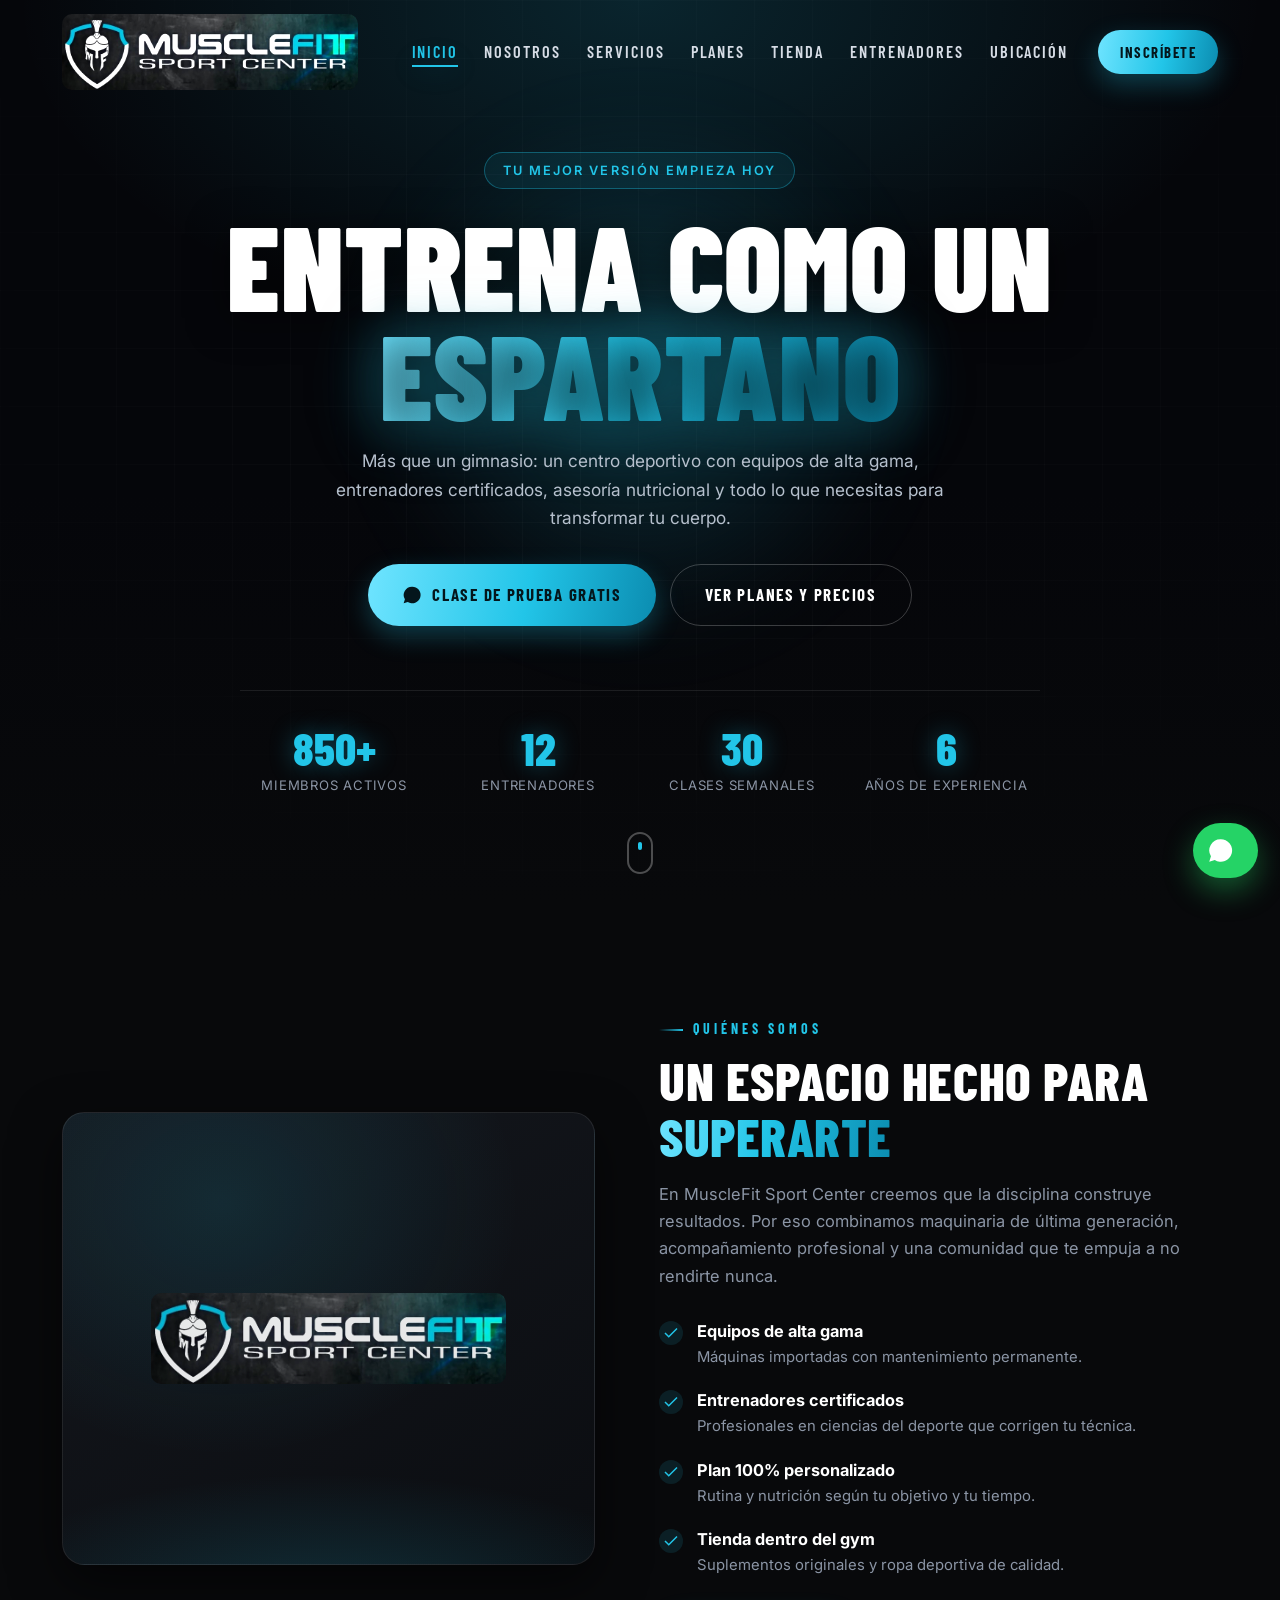
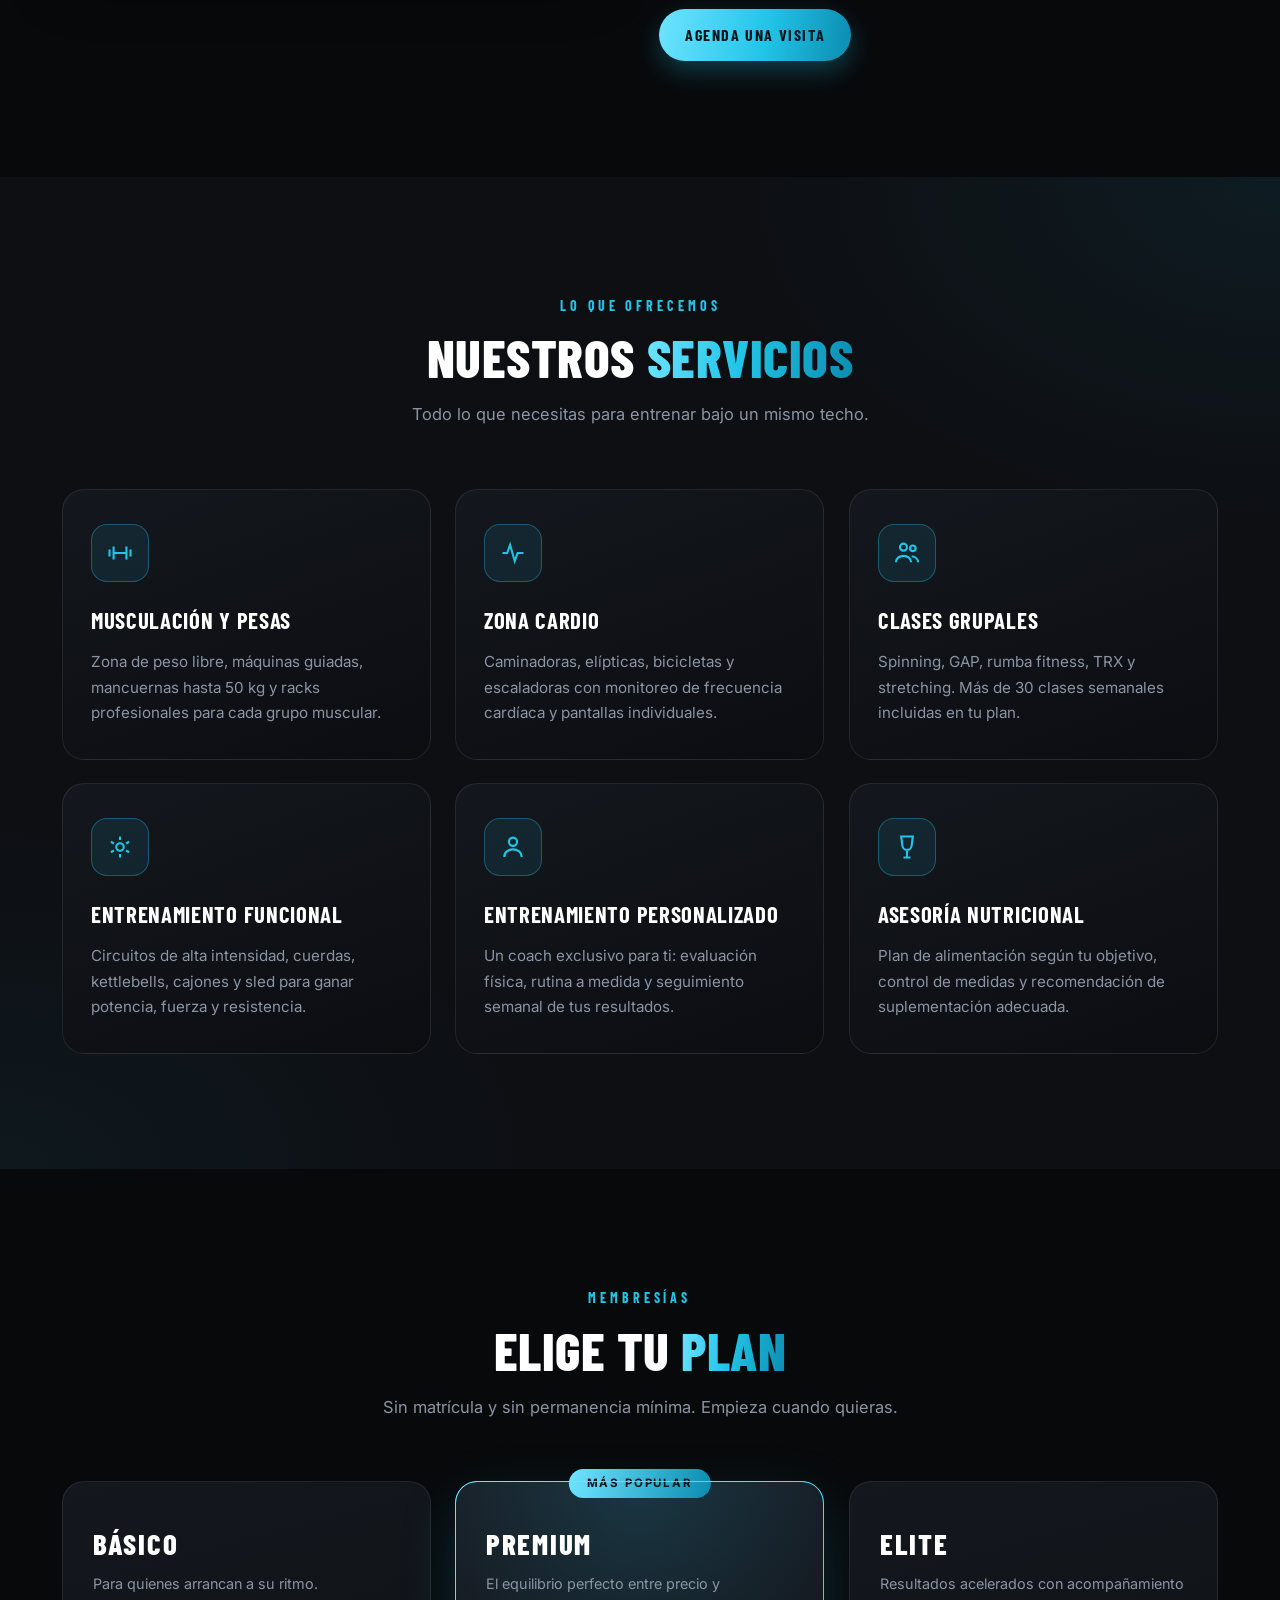
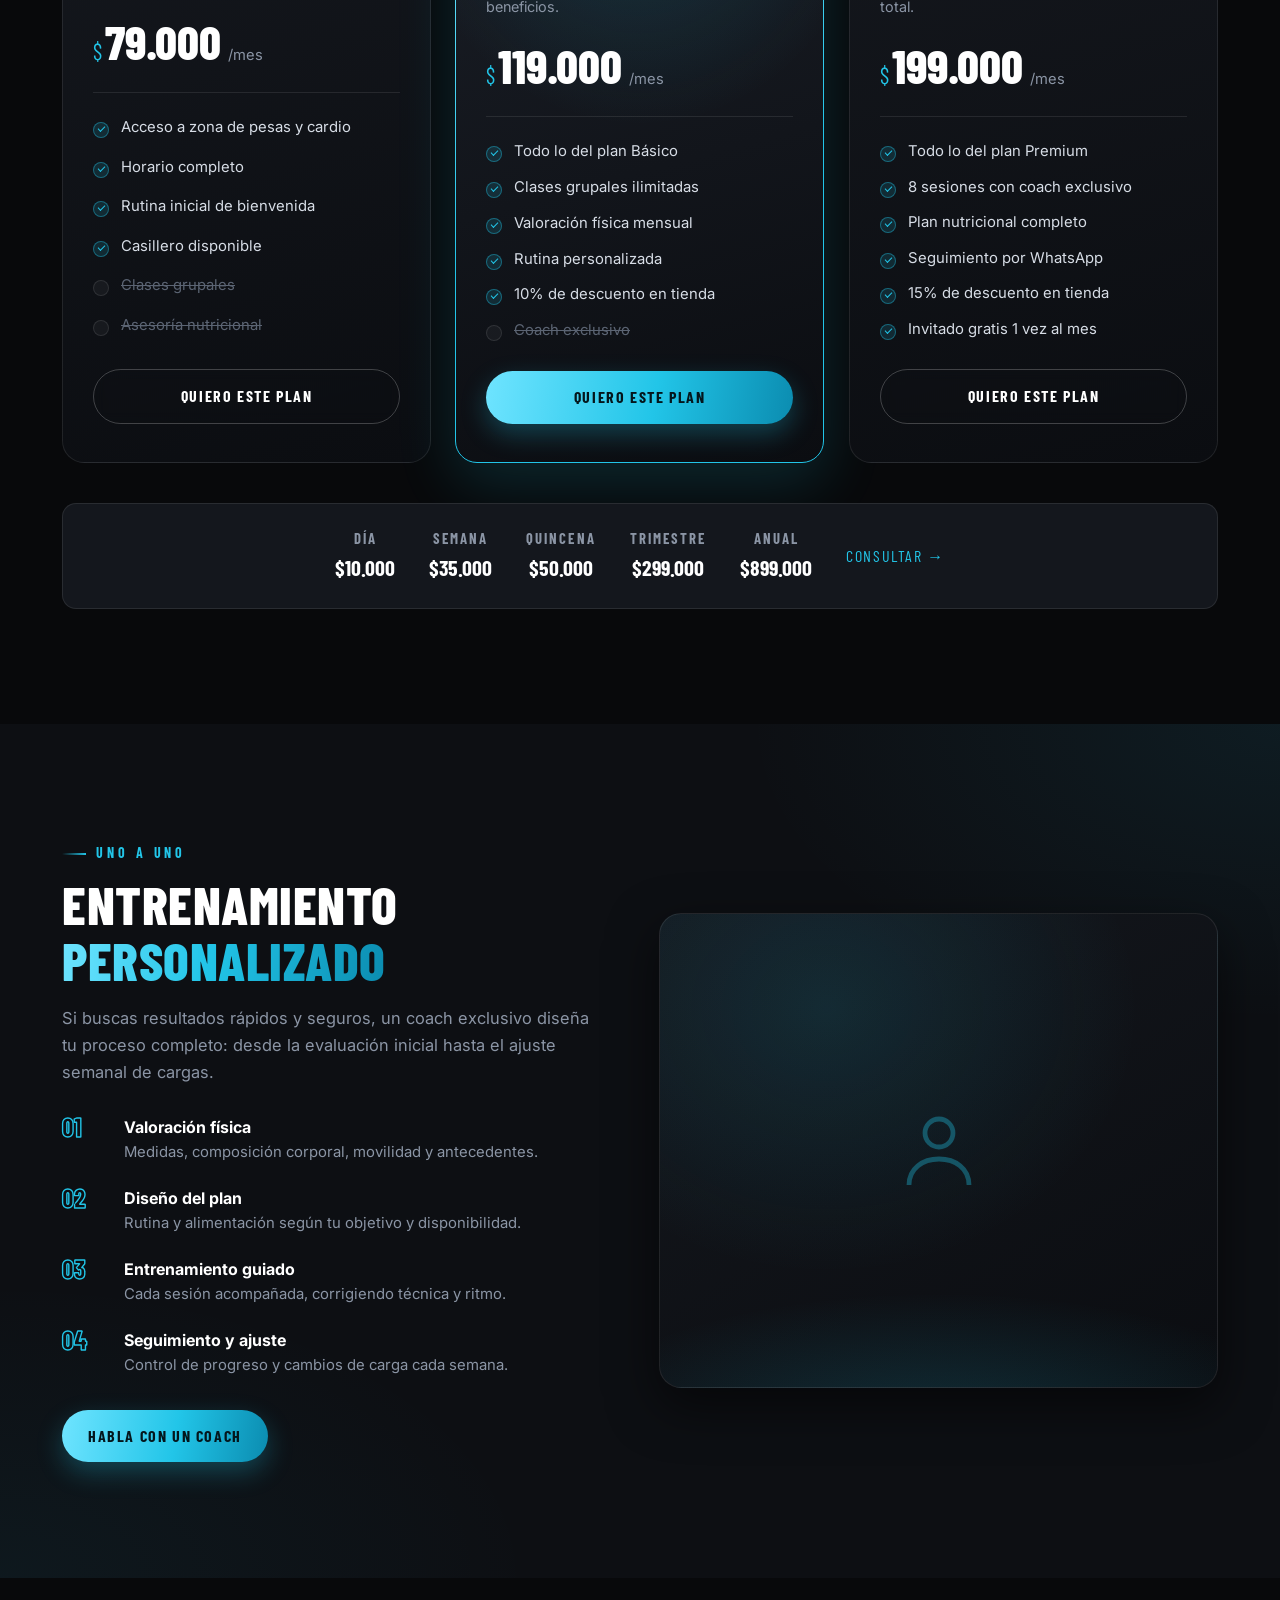
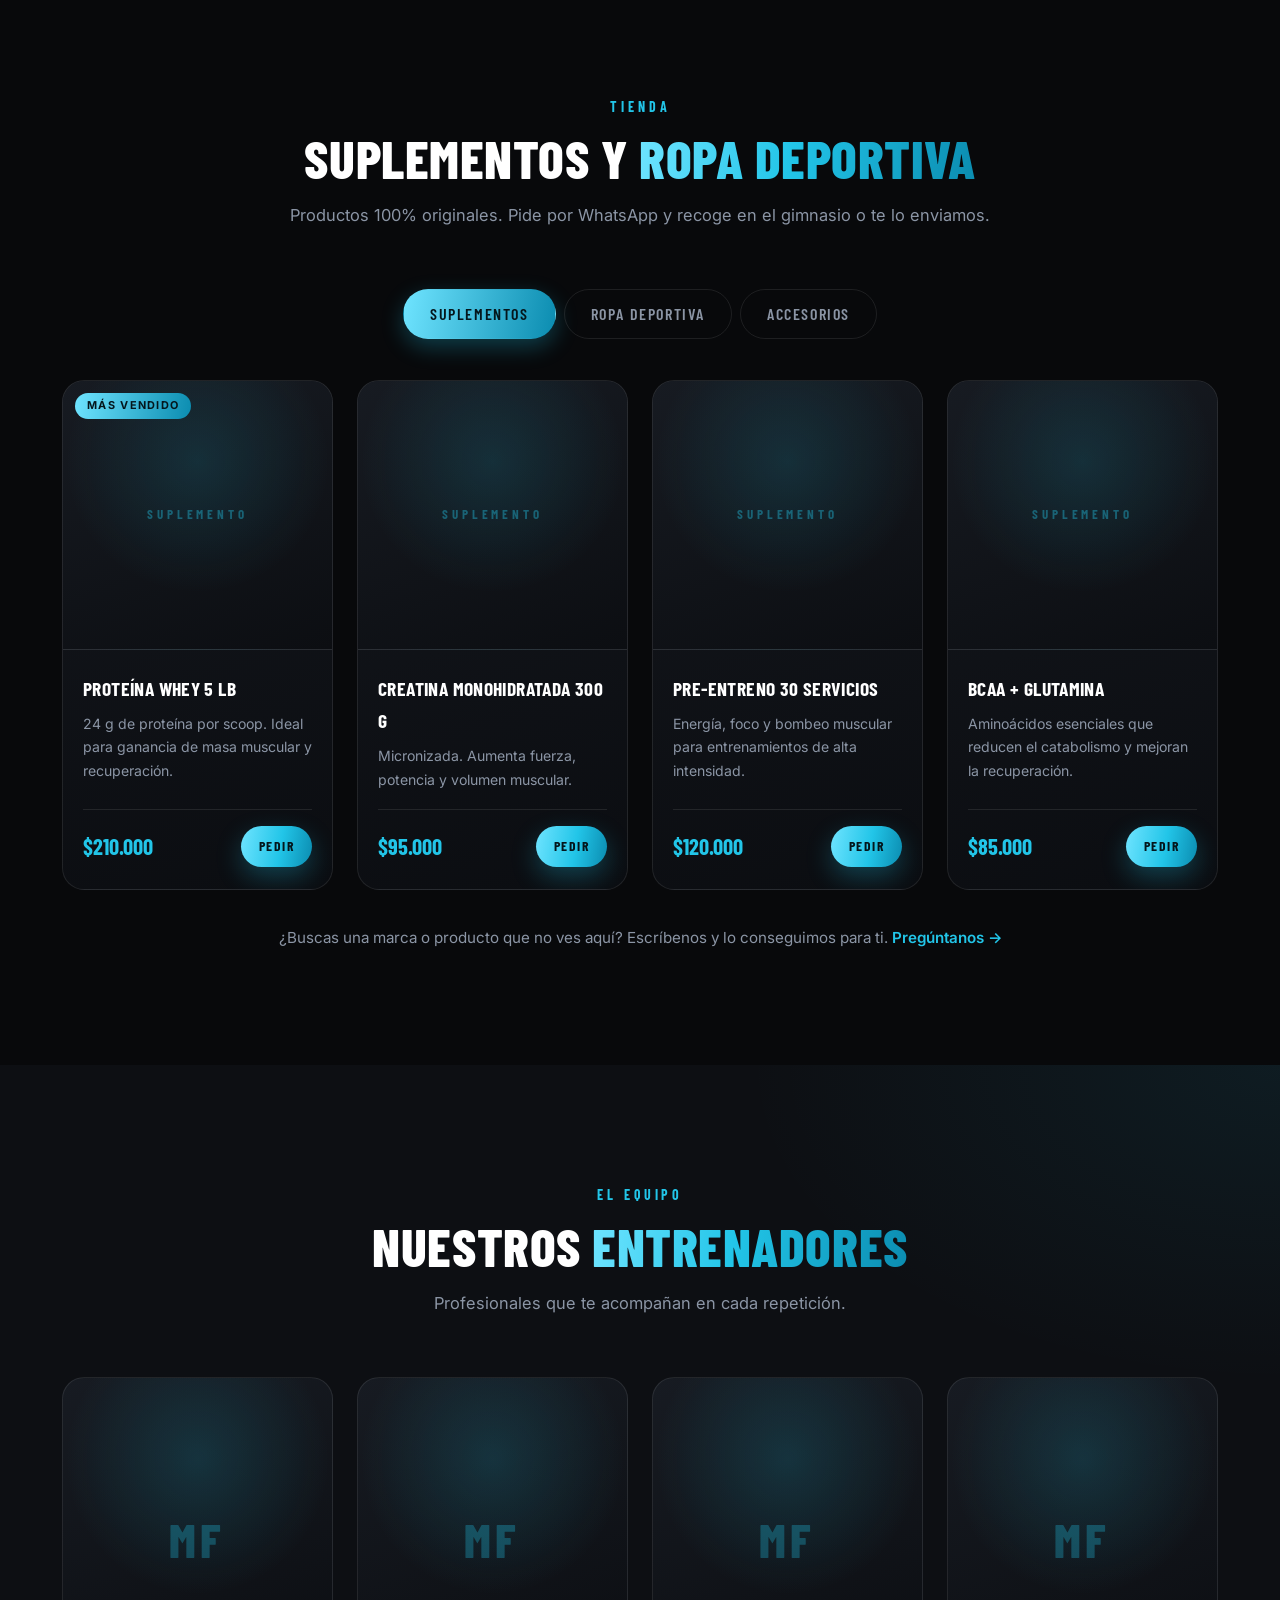
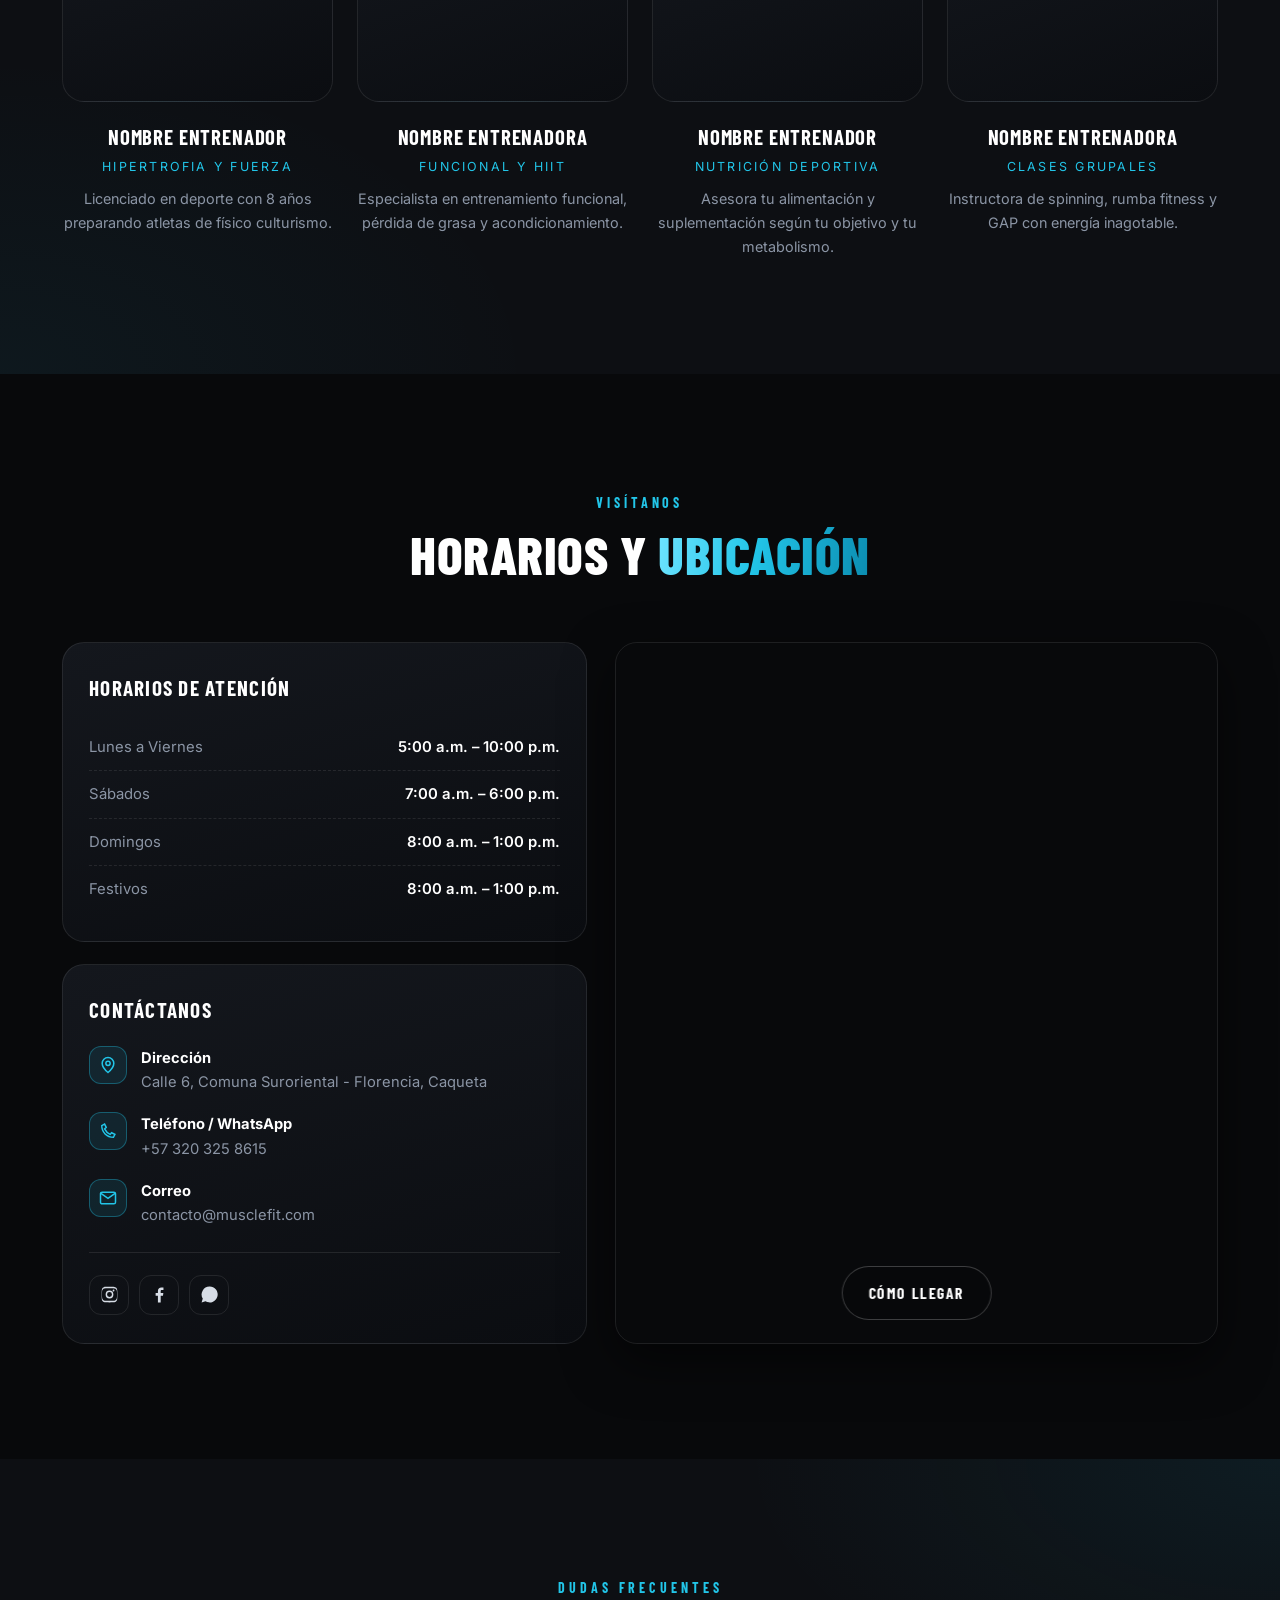
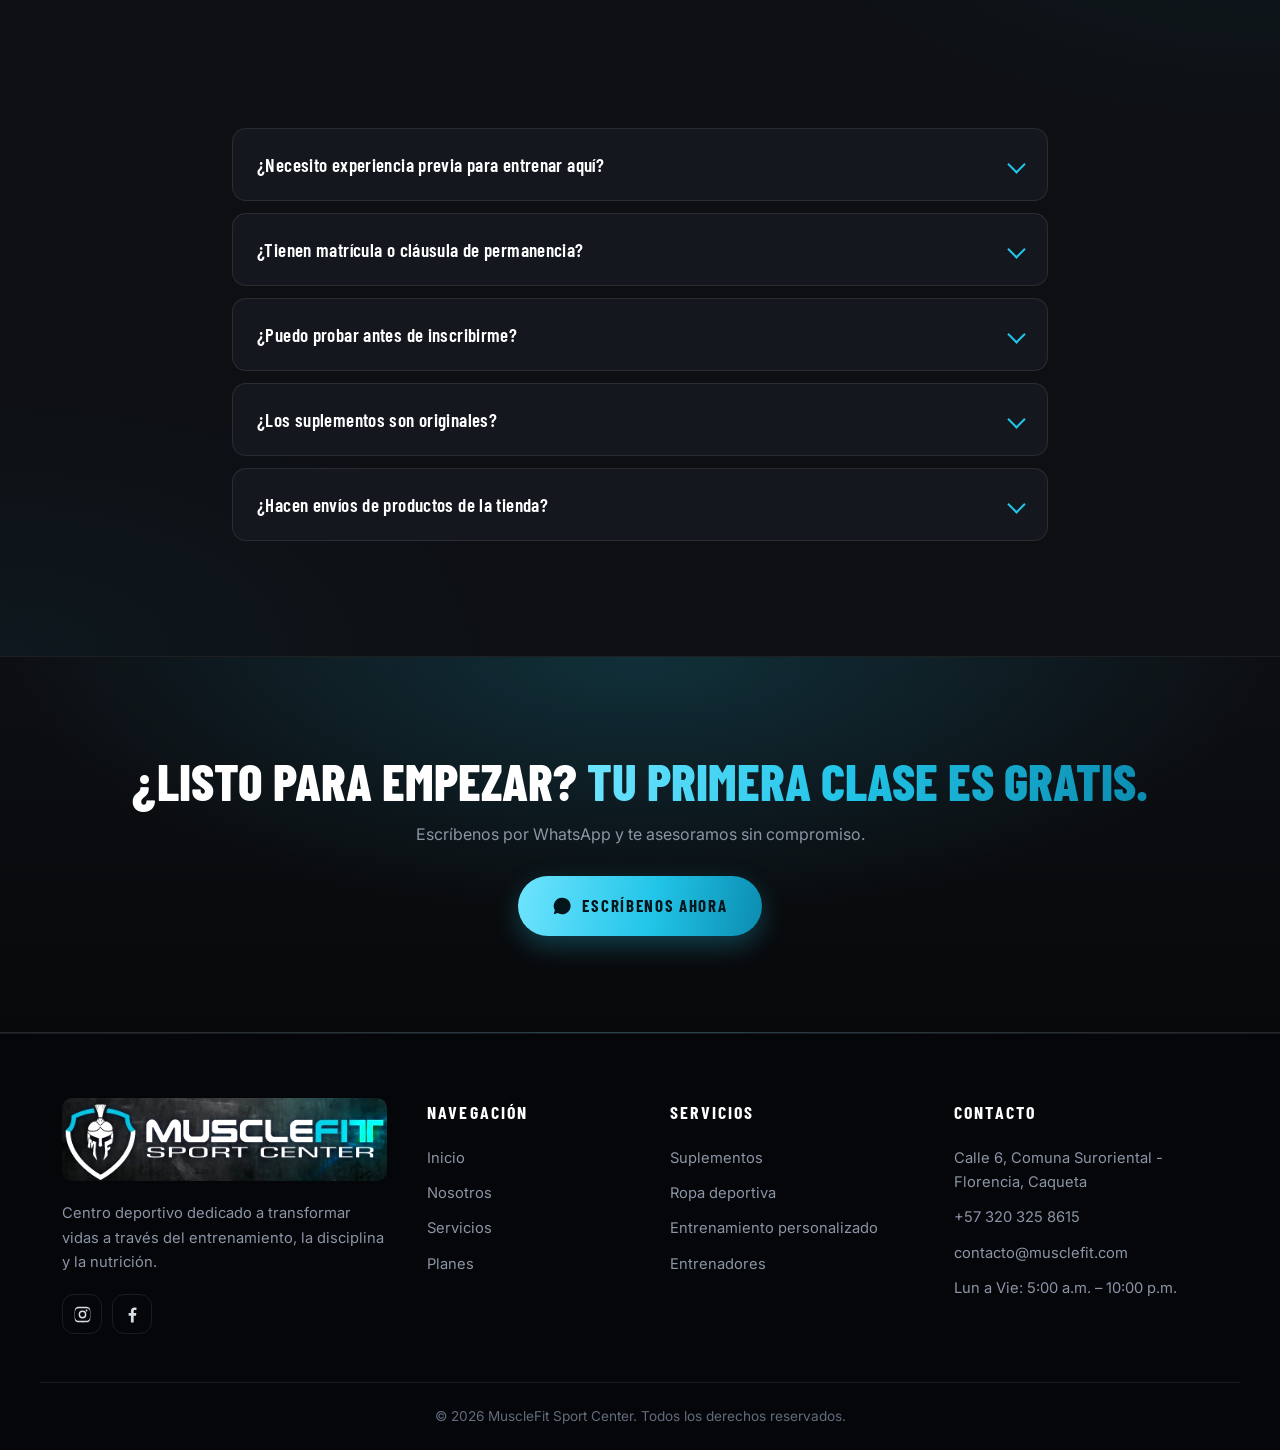
==== index.html @ 8cb1cf84 "Primer commit" ====
<!DOCTYPE html>
<html lang="es">
<head>
  <meta charset="UTF-8" />
  <meta name="viewport" content="width=device-width, initial-scale=1.0" />
  <title>MuscleFit Sport Center | Gimnasio, Suplementos y Entrenamiento Personalizado</title>
  <meta name="description" content="MuscleFit Sport Center: gimnasio con musculacion, cardio, clases grupales, entrenamiento personalizado, suplementos deportivos y ropa deportiva." />
  <meta name="theme-color" content="#08090B" />
  <link rel="icon" href="images/Logo.jpg" />

  <meta property="og:type" content="website" />
  <meta property="og:title" content="MuscleFit Sport Center" />
  <meta property="og:description" content="Forja tu mejor version. Musculacion, cardio, clases grupales, entrenamiento personalizado y tienda de suplementos." />
  <meta property="og:image" content="images/Logo.jpg" />

  <link rel="preconnect" href="https://fonts.googleapis.com" />
  <link rel="preconnect" href="https://fonts.gstatic.com" crossorigin />
  <link href="https://fonts.googleapis.com/css2?family=Barlow+Condensed:wght@600;700;800;900&family=Inter:wght@400;500;600;700&display=swap" rel="stylesheet" />
  <link rel="stylesheet" href="css/styles.css" />
</head>
<body>

<!-- ==================== HEADER ==================== -->
<header class="header" id="header">
  <div class="container header__inner">
    <a href="#inicio" class="brand logo-box">
      <img src="images/Logo.jpg" alt="MuscleFit Sport Center" class="brand__img" />
    </a>

    <nav class="nav" id="nav">
      <ul class="nav__list">
        <li><a class="nav__link" href="#inicio">Inicio</a></li>
        <li><a class="nav__link" href="#nosotros">Nosotros</a></li>
        <li><a class="nav__link" href="#servicios">Servicios</a></li>
        <li><a class="nav__link" href="#planes">Planes</a></li>
        <li><a class="nav__link" href="#tienda">Tienda</a></li>
        <li><a class="nav__link" href="#entrenadores">Entrenadores</a></li>
        <li><a class="nav__link" href="#ubicacion">Ubicaci&oacute;n</a></li>
      </ul>
      <a href="#planes" class="btn btn--primary nav__cta">Inscr&iacute;bete</a>
    </nav>

    <button class="burger" id="burger" aria-label="Abrir men&uacute;" aria-expanded="false">
      <span></span><span></span><span></span>
    </button>
  </div>
</header>

<!-- ==================== HERO ==================== -->
<section class="hero" id="inicio">
  <div class="hero__bg">
    <!-- Coloca una foto del gimnasio en images/hero.jpg y aparecera automaticamente -->
    <img src="images/hero.jpg" alt="" onerror="this.remove()" />
  </div>
  <div class="hero__glow"></div>

  <div class="container hero__inner">
    <span class="badge reveal">Tu mejor versi&oacute;n empieza hoy</span>
    <h1 class="hero__title reveal">
      ENTRENA COMO UN<br />
      <span class="grad">ESPARTANO</span>
    </h1>
    <p class="hero__text reveal">
      M&aacute;s que un gimnasio: un centro deportivo con equipos de alta gama, entrenadores
      certificados, asesor&iacute;a nutricional y todo lo que necesitas para transformar tu cuerpo.
    </p>
    <div class="hero__actions reveal">
      <a href="#" class="btn btn--primary btn--lg" data-wa="Hola! Quiero agendar mi *clase de prueba gratis* en MuscleFit Sport Center.">
        <svg class="ico" viewBox="0 0 24 24" fill="currentColor"><path d="M17.5 14.4c-.3-.2-1.8-.9-2-1-.3-.1-.5-.2-.7.1-.2.3-.7 1-.9 1.2-.2.2-.3.2-.6.1-.3-.2-1.3-.5-2.4-1.5-.9-.8-1.5-1.8-1.7-2.1-.2-.3 0-.5.1-.6l.5-.6c.1-.2.2-.3.3-.5 0-.2 0-.4-.1-.5l-1-2.3c-.2-.6-.5-.5-.7-.5h-.6c-.2 0-.5.1-.8.4-.3.3-1 1-1 2.5s1.1 2.9 1.2 3.1c.2.2 2.1 3.3 5.2 4.6.7.3 1.3.5 1.7.6.7.2 1.4.2 1.9.1.6-.1 1.8-.7 2-1.5.3-.7.3-1.4.2-1.5-.1-.1-.3-.2-.6-.3zM12 2A10 10 0 0 0 3.5 17.2L2 22l4.9-1.6A10 10 0 1 0 12 2z"/></svg>
        Clase de prueba GRATIS
      </a>
      <a href="#planes" class="btn btn--ghost btn--lg">Ver planes y precios</a>
    </div>

    <ul class="stats reveal">
      <li><strong data-count="850">0</strong><span>Miembros activos</span></li>
      <li><strong data-count="12">0</strong><span>Entrenadores</span></li>
      <li><strong data-count="30">0</strong><span>Clases semanales</span></li>
      <li><strong data-count="6">0</strong><span>A&ntilde;os de experiencia</span></li>
    </ul>
  </div>

  <a href="#nosotros" class="hero__scroll" aria-label="Bajar"><span></span></a>
</section>

<!-- ==================== NOSOTROS ==================== -->
<section class="section" id="nosotros">
  <div class="container">
    <div class="split">
      <div class="split__media reveal">
        <div class="frame">
          <img src="images/gimnasio.jpg" alt="Instalaciones MuscleFit" onerror="this.remove()" />
          <div class="frame__ph"><div class="logo-box logo-box--frame"><img src="images/Logo.jpg" alt="MuscleFit Sport Center" /></div></div>
        </div>
      </div>

      <div class="split__body">
        <span class="eyebrow reveal">Qui&eacute;nes somos</span>
        <h2 class="title reveal">Un espacio hecho para <span class="grad">superarte</span></h2>
        <p class="lead reveal">
          En MuscleFit Sport Center creemos que la disciplina construye resultados. Por eso
          combinamos maquinaria de &uacute;ltima generaci&oacute;n, acompa&ntilde;amiento profesional y una
          comunidad que te empuja a no rendirte nunca.
        </p>

        <ul class="features reveal">
          <li>
            <svg class="ico" viewBox="0 0 24 24" fill="none" stroke="currentColor" stroke-width="2"><path d="M20 6 9 17l-5-5"/></svg>
            <div><strong>Equipos de alta gama</strong><p>M&aacute;quinas importadas con mantenimiento permanente.</p></div>
          </li>
          <li>
            <svg class="ico" viewBox="0 0 24 24" fill="none" stroke="currentColor" stroke-width="2"><path d="M20 6 9 17l-5-5"/></svg>
            <div><strong>Entrenadores certificados</strong><p>Profesionales en ciencias del deporte que corrigen tu t&eacute;cnica.</p></div>
          </li>
          <li>
            <svg class="ico" viewBox="0 0 24 24" fill="none" stroke="currentColor" stroke-width="2"><path d="M20 6 9 17l-5-5"/></svg>
            <div><strong>Plan 100% personalizado</strong><p>Rutina y nutrici&oacute;n seg&uacute;n tu objetivo y tu tiempo.</p></div>
          </li>
          <li>
            <svg class="ico" viewBox="0 0 24 24" fill="none" stroke="currentColor" stroke-width="2"><path d="M20 6 9 17l-5-5"/></svg>
            <div><strong>Tienda dentro del gym</strong><p>Suplementos originales y ropa deportiva de calidad.</p></div>
          </li>
        </ul>

        <a href="#" class="btn btn--primary reveal" data-wa="Hola! Me gustaria conocer mas sobre MuscleFit Sport Center y agendar una visita.">Agenda una visita</a>
      </div>
    </div>
  </div>
</section>

<!-- ==================== SERVICIOS ==================== -->
<section class="section section--alt" id="servicios">
  <div class="container">
    <div class="section__head">
      <span class="eyebrow reveal">Lo que ofrecemos</span>
      <h2 class="title reveal">Nuestros <span class="grad">servicios</span></h2>
      <p class="lead lead--center reveal">Todo lo que necesitas para entrenar bajo un mismo techo.</p>
    </div>

    <div class="grid grid--3">
      <article class="card reveal">
        <div class="card__ico"><svg viewBox="0 0 24 24" fill="none" stroke="currentColor" stroke-width="1.8"><path d="M6.5 6.5v11M17.5 6.5v11M3 9v6M21 9v6M6.5 12h11"/></svg></div>
        <h3>Musculaci&oacute;n y Pesas</h3>
        <p>Zona de peso libre, m&aacute;quinas guiadas, mancuernas hasta 50 kg y racks profesionales para cada grupo muscular.</p>
      </article>

      <article class="card reveal">
        <div class="card__ico"><svg viewBox="0 0 24 24" fill="none" stroke="currentColor" stroke-width="1.8"><path d="M3 12h4l2.5-7 4 14 2.5-7H21"/></svg></div>
        <h3>Zona Cardio</h3>
        <p>Caminadoras, el&iacute;pticas, bicicletas y escaladoras con monitoreo de frecuencia card&iacute;aca y pantallas individuales.</p>
      </article>

      <article class="card reveal">
        <div class="card__ico"><svg viewBox="0 0 24 24" fill="none" stroke="currentColor" stroke-width="1.8"><circle cx="9" cy="7" r="3"/><circle cx="17" cy="8" r="2.4"/><path d="M2.5 20c0-3.3 2.9-5.5 6.5-5.5s6.5 2.2 6.5 5.5M16 14.8c3.1.3 5.5 2.3 5.5 5.2"/></svg></div>
        <h3>Clases Grupales</h3>
        <p>Spinning, GAP, rumba fitness, TRX y stretching. M&aacute;s de 30 clases semanales incluidas en tu plan.</p>
      </article>

      <article class="card reveal">
        <div class="card__ico"><svg viewBox="0 0 24 24" fill="none" stroke="currentColor" stroke-width="1.8"><path d="M12 3v3M12 18v3M4.2 7.5l2.6 1.5M17.2 15l2.6 1.5M4.2 16.5l2.6-1.5M17.2 9l2.6-1.5"/><circle cx="12" cy="12" r="3.2"/></svg></div>
        <h3>Entrenamiento Funcional</h3>
        <p>Circuitos de alta intensidad, cuerdas, kettlebells, cajones y sled para ganar potencia, fuerza y resistencia.</p>
      </article>

      <article class="card reveal">
        <div class="card__ico"><svg viewBox="0 0 24 24" fill="none" stroke="currentColor" stroke-width="1.8"><circle cx="12" cy="7.5" r="3.5"/><path d="M4.5 20.5c0-4.1 3.4-6.5 7.5-6.5s7.5 2.4 7.5 6.5"/></svg></div>
        <h3>Entrenamiento Personalizado</h3>
        <p>Un coach exclusivo para ti: evaluaci&oacute;n f&iacute;sica, rutina a medida y seguimiento semanal de tus resultados.</p>
      </article>

      <article class="card reveal">
        <div class="card__ico"><svg viewBox="0 0 24 24" fill="none" stroke="currentColor" stroke-width="1.8"><path d="M7 3h10l-1 7.5a4 4 0 0 1-8 0L7 3ZM9 21h6M12 14.5V21"/></svg></div>
        <h3>Asesor&iacute;a Nutricional</h3>
        <p>Plan de alimentaci&oacute;n seg&uacute;n tu objetivo, control de medidas y recomendaci&oacute;n de suplementaci&oacute;n adecuada.</p>
      </article>
    </div>
  </div>
</section>

<!-- ==================== PLANES ==================== -->
<section class="section" id="planes">
  <div class="container">
    <div class="section__head">
      <span class="eyebrow reveal">Membres&iacute;as</span>
      <h2 class="title reveal">Elige tu <span class="grad">plan</span></h2>
      <p class="lead lead--center reveal">Sin matr&iacute;cula y sin permanencia m&iacute;nima. Empieza cuando quieras.</p>
    </div>

    <div class="grid grid--3 plans">
      <article class="plan reveal">
        <h3 class="plan__name">B&aacute;sico</h3>
        <p class="plan__desc">Para quienes arrancan a su ritmo.</p>
        <div class="plan__price"><span class="cur">$</span><strong>79.000</strong><span class="per">/mes</span></div>
        <ul class="plan__list">
          <li>Acceso a zona de pesas y cardio</li>
          <li>Horario completo</li>
          <li>Rutina inicial de bienvenida</li>
          <li>Casillero disponible</li>
          <li class="off">Clases grupales</li>
          <li class="off">Asesor&iacute;a nutricional</li>
        </ul>
        <a href="#" class="btn btn--ghost btn--full" data-wa="Hola! Estoy interesado en el *Plan Basico* de MuscleFit Sport Center. Me das mas informacion?">Quiero este plan</a>
      </article>

      <article class="plan plan--featured reveal">
        <span class="plan__tag">M&aacute;s popular</span>
        <h3 class="plan__name">Premium</h3>
        <p class="plan__desc">El equilibrio perfecto entre precio y beneficios.</p>
        <div class="plan__price"><span class="cur">$</span><strong>119.000</strong><span class="per">/mes</span></div>
        <ul class="plan__list">
          <li>Todo lo del plan B&aacute;sico</li>
          <li>Clases grupales ilimitadas</li>
          <li>Valoraci&oacute;n f&iacute;sica mensual</li>
          <li>Rutina personalizada</li>
          <li>10% de descuento en tienda</li>
          <li class="off">Coach exclusivo</li>
        </ul>
        <a href="#" class="btn btn--primary btn--full" data-wa="Hola! Estoy interesado en el *Plan Premium* de MuscleFit Sport Center. Me das mas informacion?">Quiero este plan</a>
      </article>

      <article class="plan reveal">
        <h3 class="plan__name">Elite</h3>
        <p class="plan__desc">Resultados acelerados con acompa&ntilde;amiento total.</p>
        <div class="plan__price"><span class="cur">$</span><strong>199.000</strong><span class="per">/mes</span></div>
        <ul class="plan__list">
          <li>Todo lo del plan Premium</li>
          <li>8 sesiones con coach exclusivo</li>
          <li>Plan nutricional completo</li>
          <li>Seguimiento por WhatsApp</li>
          <li>15% de descuento en tienda</li>
          <li>Invitado gratis 1 vez al mes</li>
        </ul>
        <a href="#" class="btn btn--ghost btn--full" data-wa="Hola! Estoy interesado en el *Plan Elite* de MuscleFit Sport Center. Me das mas informacion?">Quiero este plan</a>
      </article>
    </div>

    <div class="strip reveal">
      <div class="strip__item"><strong>D&iacute;a</strong><span>$10.000</span></div>
      <div class="strip__item"><strong>Semana</strong><span>$35.000</span></div>
      <div class="strip__item"><strong>Quincena</strong><span>$50.000</span></div>
      <div class="strip__item"><strong>Trimestre</strong><span>$299.000</span></div>
      <div class="strip__item"><strong>Anual</strong><span>$899.000</span></div>
      <a href="#" class="strip__cta" data-wa="Hola! Quiero informacion sobre los planes por dia, semana, quincena o anualidad.">Consultar &rarr;</a>
    </div>
  </div>
</section>

<!-- ==================== ENTRENAMIENTO PERSONALIZADO ==================== -->
<section class="section section--alt" id="personalizado">
  <div class="container">
    <div class="split split--reverse">
      <div class="split__media reveal">
        <div class="frame">
          <img src="images/personalizado.jpg" alt="Entrenamiento personalizado" onerror="this.remove()" />
          <div class="frame__ph"><svg viewBox="0 0 24 24" fill="none" stroke="currentColor" stroke-width="1.2"><circle cx="12" cy="7.5" r="3.5"/><path d="M4.5 20.5c0-4.1 3.4-6.5 7.5-6.5s7.5 2.4 7.5 6.5"/></svg></div>
        </div>
      </div>

      <div class="split__body">
        <span class="eyebrow reveal">Uno a uno</span>
        <h2 class="title reveal">Entrenamiento <span class="grad">personalizado</span></h2>
        <p class="lead reveal">
          Si buscas resultados r&aacute;pidos y seguros, un coach exclusivo dise&ntilde;a tu proceso
          completo: desde la evaluaci&oacute;n inicial hasta el ajuste semanal de cargas.
        </p>

        <ol class="steps reveal">
          <li><span>01</span><div><strong>Valoraci&oacute;n f&iacute;sica</strong><p>Medidas, composici&oacute;n corporal, movilidad y antecedentes.</p></div></li>
          <li><span>02</span><div><strong>Dise&ntilde;o del plan</strong><p>Rutina y alimentaci&oacute;n seg&uacute;n tu objetivo y disponibilidad.</p></div></li>
          <li><span>03</span><div><strong>Entrenamiento guiado</strong><p>Cada sesi&oacute;n acompa&ntilde;ada, corrigiendo t&eacute;cnica y ritmo.</p></div></li>
          <li><span>04</span><div><strong>Seguimiento y ajuste</strong><p>Control de progreso y cambios de carga cada semana.</p></div></li>
        </ol>

        <a href="#" class="btn btn--primary reveal" data-wa="Hola! Quiero informacion sobre el *entrenamiento personalizado* con coach exclusivo.">Habla con un coach</a>
      </div>
    </div>
  </div>
</section>

<!-- ==================== TIENDA ==================== -->
<section class="section" id="tienda">
  <div class="container">
    <div class="section__head">
      <span class="eyebrow reveal">Tienda</span>
      <h2 class="title reveal">Suplementos y <span class="grad">ropa deportiva</span></h2>
      <p class="lead lead--center reveal">Productos 100% originales. Pide por WhatsApp y recoge en el gimnasio o te lo enviamos.</p>
    </div>

    <div class="tabs reveal" role="tablist">
      <button class="tab is-active" data-tab="suplementos" role="tab">Suplementos</button>
      <button class="tab" data-tab="ropa" role="tab">Ropa deportiva</button>
      <button class="tab" data-tab="accesorios" role="tab">Accesorios</button>
    </div>

    <div class="grid grid--4 tab-panel is-active" data-panel="suplementos">
      <article class="product reveal">
        <div class="product__img">
          <img src="images/productos/proteina.jpg" alt="Prote&iacute;na Whey" onerror="this.remove()" />
          <span class="product__ph">SUPLEMENTO</span>
          <span class="product__badge">M&aacute;s vendido</span>
        </div>
        <div class="product__body">
          <h3>Prote&iacute;na Whey 5 Lb</h3>
          <p>24 g de prote&iacute;na por scoop. Ideal para ganancia de masa muscular y recuperaci&oacute;n.</p>
          <div class="product__foot">
            <span class="product__price">$210.000</span>
            <button class="btn btn--sm btn--primary" data-wa="Hola! Quiero pedir: *Proteina Whey 5 Lb* ($210.000). Esta disponible?">Pedir</button>
          </div>
        </div>
      </article>

      <article class="product reveal">
        <div class="product__img">
          <img src="images/productos/creatina.jpg" alt="Creatina" onerror="this.remove()" />
          <span class="product__ph">SUPLEMENTO</span>
        </div>
        <div class="product__body">
          <h3>Creatina Monohidratada 300 g</h3>
          <p>Micronizada. Aumenta fuerza, potencia y volumen muscular.</p>
          <div class="product__foot">
            <span class="product__price">$95.000</span>
            <button class="btn btn--sm btn--primary" data-wa="Hola! Quiero pedir: *Creatina Monohidratada 300 g* ($95.000). Esta disponible?">Pedir</button>
          </div>
        </div>
      </article>

      <article class="product reveal">
        <div class="product__img">
          <img src="images/productos/preentreno.jpg" alt="Pre-entreno" onerror="this.remove()" />
          <span class="product__ph">SUPLEMENTO</span>
        </div>
        <div class="product__body">
          <h3>Pre-entreno 30 Servicios</h3>
          <p>Energ&iacute;a, foco y bombeo muscular para entrenamientos de alta intensidad.</p>
          <div class="product__foot">
            <span class="product__price">$120.000</span>
            <button class="btn btn--sm btn--primary" data-wa="Hola! Quiero pedir: *Pre-entreno 30 servicios* ($120.000). Esta disponible?">Pedir</button>
          </div>
        </div>
      </article>

      <article class="product reveal">
        <div class="product__img">
          <img src="images/productos/bcaa.jpg" alt="BCAA" onerror="this.remove()" />
          <span class="product__ph">SUPLEMENTO</span>
        </div>
        <div class="product__body">
          <h3>BCAA + Glutamina</h3>
          <p>Amino&aacute;cidos esenciales que reducen el catabolismo y mejoran la recuperaci&oacute;n.</p>
          <div class="product__foot">
            <span class="product__price">$85.000</span>
            <button class="btn btn--sm btn--primary" data-wa="Hola! Quiero pedir: *BCAA + Glutamina* ($85.000). Esta disponible?">Pedir</button>
          </div>
        </div>
      </article>
    </div>

    <div class="grid grid--4 tab-panel" data-panel="ropa">
      <article class="product reveal">
        <div class="product__img">
          <img src="images/productos/camiseta.jpg" alt="Camiseta deportiva" onerror="this.remove()" />
          <span class="product__ph">ROPA</span>
          <span class="product__badge">Nuevo</span>
        </div>
        <div class="product__body">
          <h3>Camiseta Dry-Fit MuscleFit</h3>
          <p>Tela transpirable de secado r&aacute;pido. Tallas S a XXL.</p>
          <div class="product__foot">
            <span class="product__price">$65.000</span>
            <button class="btn btn--sm btn--primary" data-wa="Hola! Quiero pedir: *Camiseta Dry-Fit MuscleFit* ($65.000). Que tallas y colores tienen?">Pedir</button>
          </div>
        </div>
      </article>

      <article class="product reveal">
        <div class="product__img">
          <img src="images/productos/leggins.jpg" alt="Leggins deportivos" onerror="this.remove()" />
          <span class="product__ph">ROPA</span>
        </div>
        <div class="product__body">
          <h3>Leggins Push-Up</h3>
          <p>Alta compresi&oacute;n, tiro alto y tela opaca. No transparenta.</p>
          <div class="product__foot">
            <span class="product__price">$89.000</span>
            <button class="btn btn--sm btn--primary" data-wa="Hola! Quiero pedir: *Leggins Push-Up* ($89.000). Que tallas y colores tienen?">Pedir</button>
          </div>
        </div>
      </article>

      <article class="product reveal">
        <div class="product__img">
          <img src="images/productos/short.jpg" alt="Short deportivo" onerror="this.remove()" />
          <span class="product__ph">ROPA</span>
        </div>
        <div class="product__body">
          <h3>Short Training Hombre</h3>
          <p>Ligero, con bolsillos laterales y cord&oacute;n ajustable.</p>
          <div class="product__foot">
            <span class="product__price">$70.000</span>
            <button class="btn btn--sm btn--primary" data-wa="Hola! Quiero pedir: *Short Training Hombre* ($70.000). Que tallas tienen?">Pedir</button>
          </div>
        </div>
      </article>

      <article class="product reveal">
        <div class="product__img">
          <img src="images/productos/top.jpg" alt="Top deportivo" onerror="this.remove()" />
          <span class="product__ph">ROPA</span>
        </div>
        <div class="product__body">
          <h3>Top Deportivo Soporte Alto</h3>
          <p>Dise&ntilde;o ergon&oacute;mico para entrenamientos de alto impacto.</p>
          <div class="product__foot">
            <span class="product__price">$55.000</span>
            <button class="btn btn--sm btn--primary" data-wa="Hola! Quiero pedir: *Top Deportivo Soporte Alto* ($55.000). Que tallas tienen?">Pedir</button>
          </div>
        </div>
      </article>
    </div>

    <div class="grid grid--4 tab-panel" data-panel="accesorios">
      <article class="product reveal">
        <div class="product__img">
          <img src="images/productos/shaker.jpg" alt="Shaker" onerror="this.remove()" />
          <span class="product__ph">ACCESORIO</span>
        </div>
        <div class="product__body">
          <h3>Shaker MuscleFit 600 ml</h3>
          <p>Libre de BPA, con mezclador de acero y compartimiento para polvo.</p>
          <div class="product__foot">
            <span class="product__price">$35.000</span>
            <button class="btn btn--sm btn--primary" data-wa="Hola! Quiero pedir: *Shaker MuscleFit 600 ml* ($35.000). Esta disponible?">Pedir</button>
          </div>
        </div>
      </article>

      <article class="product reveal">
        <div class="product__img">
          <img src="images/productos/guantes.jpg" alt="Guantes" onerror="this.remove()" />
          <span class="product__ph">ACCESORIO</span>
        </div>
        <div class="product__body">
          <h3>Guantes de Levantamiento</h3>
          <p>Protegen tus manos y mejoran el agarre en peso libre.</p>
          <div class="product__foot">
            <span class="product__price">$45.000</span>
            <button class="btn btn--sm btn--primary" data-wa="Hola! Quiero pedir: *Guantes de Levantamiento* ($45.000). Que tallas tienen?">Pedir</button>
          </div>
        </div>
      </article>

      <article class="product reveal">
        <div class="product__img">
          <img src="images/productos/cinturon.jpg" alt="Cintur&oacute;n" onerror="this.remove()" />
          <span class="product__ph">ACCESORIO</span>
        </div>
        <div class="product__body">
          <h3>Cintur&oacute;n de Fuerza</h3>
          <p>Cuero reforzado. Soporte lumbar para sentadilla y peso muerto.</p>
          <div class="product__foot">
            <span class="product__price">$110.000</span>
            <button class="btn btn--sm btn--primary" data-wa="Hola! Quiero pedir: *Cinturon de Fuerza* ($110.000). Que tallas tienen?">Pedir</button>
          </div>
        </div>
      </article>

      <article class="product reveal">
        <div class="product__img">
          <img src="images/productos/straps.jpg" alt="Straps" onerror="this.remove()" />
          <span class="product__ph">ACCESORIO</span>
        </div>
        <div class="product__body">
          <h3>Straps + Mu&ntilde;equeras</h3>
          <p>Kit de agarre y soporte para levantar m&aacute;s carga con seguridad.</p>
          <div class="product__foot">
            <span class="product__price">$40.000</span>
            <button class="btn btn--sm btn--primary" data-wa="Hola! Quiero pedir: *Straps + Munequeras* ($40.000). Esta disponible?">Pedir</button>
          </div>
        </div>
      </article>
    </div>

    <p class="note reveal">
      &iquest;Buscas una marca o producto que no ves aqu&iacute;? Escr&iacute;benos y lo conseguimos para ti.
      <a href="#" data-wa="Hola! Estoy buscando un producto que no vi en el catalogo de la pagina. Me ayudas?">Preg&uacute;ntanos &rarr;</a>
    </p>
  </div>
</section>

<!-- ==================== ENTRENADORES ==================== -->
<section class="section section--alt" id="entrenadores">
  <div class="container">
    <div class="section__head">
      <span class="eyebrow reveal">El equipo</span>
      <h2 class="title reveal">Nuestros <span class="grad">entrenadores</span></h2>
      <p class="lead lead--center reveal">Profesionales que te acompa&ntilde;an en cada repetici&oacute;n.</p>
    </div>

    <div class="grid grid--4">
      <article class="coach reveal">
        <div class="coach__img"><img src="images/entrenadores/coach1.jpg" alt="" onerror="this.remove()" /><span class="coach__ph">MF</span></div>
        <h3>Nombre Entrenador</h3>
        <span class="coach__role">Hipertrofia y fuerza</span>
        <p>Licenciado en deporte con 8 a&ntilde;os preparando atletas de f&iacute;sico culturismo.</p>
      </article>

      <article class="coach reveal">
        <div class="coach__img"><img src="images/entrenadores/coach2.jpg" alt="" onerror="this.remove()" /><span class="coach__ph">MF</span></div>
        <h3>Nombre Entrenadora</h3>
        <span class="coach__role">Funcional y HIIT</span>
        <p>Especialista en entrenamiento funcional, p&eacute;rdida de grasa y acondicionamiento.</p>
      </article>

      <article class="coach reveal">
        <div class="coach__img"><img src="images/entrenadores/coach3.jpg" alt="" onerror="this.remove()" /><span class="coach__ph">MF</span></div>
        <h3>Nombre Entrenador</h3>
        <span class="coach__role">Nutrici&oacute;n deportiva</span>
        <p>Asesora tu alimentaci&oacute;n y suplementaci&oacute;n seg&uacute;n tu objetivo y tu metabolismo.</p>
      </article>

      <article class="coach reveal">
        <div class="coach__img"><img src="images/entrenadores/coach4.jpg" alt="" onerror="this.remove()" /><span class="coach__ph">MF</span></div>
        <h3>Nombre Entrenadora</h3>
        <span class="coach__role">Clases grupales</span>
        <p>Instructora de spinning, rumba fitness y GAP con energ&iacute;a inagotable.</p>
      </article>
    </div>
  </div>
</section>

<!-- ==================== UBICACION Y HORARIOS ==================== -->
<section class="section" id="ubicacion">
  <div class="container">
    <div class="section__head">
      <span class="eyebrow reveal">Vis&iacute;tanos</span>
      <h2 class="title reveal">Horarios y <span class="grad">ubicaci&oacute;n</span></h2>
    </div>

    <div class="contact">
      <div class="contact__info reveal">
        <div class="info-card">
          <h3>Horarios de atenci&oacute;n</h3>
          <ul class="hours">
            <li><span>Lunes a Viernes</span><strong>5:00 a.m. &ndash; 10:00 p.m.</strong></li>
            <li><span>S&aacute;bados</span><strong>7:00 a.m. &ndash; 6:00 p.m.</strong></li>
            <li><span>Domingos</span><strong>8:00 a.m. &ndash; 1:00 p.m.</strong></li>
            <li><span>Festivos</span><strong>8:00 a.m. &ndash; 1:00 p.m.</strong></li>
          </ul>
        </div>

        <div class="info-card">
          <h3>Cont&aacute;ctanos</h3>
          <ul class="contact-list">
            <li>
              <svg class="ico" viewBox="0 0 24 24" fill="none" stroke="currentColor" stroke-width="1.8"><path d="M12 21s7-5.6 7-11a7 7 0 1 0-14 0c0 5.4 7 11 7 11Z"/><circle cx="12" cy="10" r="2.6"/></svg>
              <div><strong>Direcci&oacute;n</strong><p data-address>Calle 00 # 00-00, Barrio, Ciudad</p></div>
            </li>
            <li>
              <svg class="ico" viewBox="0 0 24 24" fill="none" stroke="currentColor" stroke-width="1.8"><path d="M4.5 5.5c0 8 6 14 14 14l1.8-3.4-4-2-1.7 2a14.7 14.7 0 0 1-6.7-6.7l2-1.7-2-4L4.5 5.5Z"/></svg>
              <div><strong>Tel&eacute;fono / WhatsApp</strong><p data-phone>+57 300 000 0000</p></div>
            </li>
            <li>
              <svg class="ico" viewBox="0 0 24 24" fill="none" stroke="currentColor" stroke-width="1.8"><rect x="3" y="5" width="18" height="14" rx="2"/><path d="m3.5 6.5 8.5 6 8.5-6"/></svg>
              <div><strong>Correo</strong><p data-email>contacto@musclefit.com</p></div>
            </li>
          </ul>

          <div class="socials socials--lg">
            <a href="#" data-social="instagram" aria-label="Instagram" target="_blank" rel="noopener">
              <svg viewBox="0 0 24 24" fill="currentColor"><path d="M12 2.2c3.2 0 3.6 0 4.9.07 1.2.05 1.8.25 2.2.42.6.22 1 .48 1.4.9.4.4.7.8.9 1.4.2.4.4 1 .4 2.2.1 1.3.1 1.7.1 4.9s0 3.6-.1 4.9c0 1.2-.2 1.8-.4 2.2-.2.6-.5 1-.9 1.4-.4.4-.8.7-1.4.9-.4.2-1 .4-2.2.4-1.3.1-1.7.1-4.9.1s-3.6 0-4.9-.1c-1.2 0-1.8-.2-2.2-.4-.6-.2-1-.5-1.4-.9-.4-.4-.7-.8-.9-1.4-.2-.4-.4-1-.4-2.2-.1-1.3-.1-1.7-.1-4.9s0-3.6.1-4.9c0-1.2.2-1.8.4-2.2.2-.6.5-1 .9-1.4.4-.4.8-.7 1.4-.9.4-.2 1-.4 2.2-.4C8.4 2.2 8.8 2.2 12 2.2Zm0 1.8c-3.1 0-3.5 0-4.8.07-1.1.05-1.7.24-2.1.4-.5.2-.9.44-1.3.84-.4.4-.64.8-.84 1.3-.16.4-.35 1-.4 2.1C2.5 9.9 2.5 10.3 2.5 12s0 2.1.06 3.3c.05 1.1.24 1.7.4 2.1.2.5.44.9.84 1.3.4.4.8.64 1.3.84.4.16 1 .35 2.1.4 1.3.06 1.7.06 4.8.06s3.5 0 4.8-.06c1.1-.05 1.7-.24 2.1-.4.5-.2.9-.44 1.3-.84.4-.4.64-.8.84-1.3.16-.4.35-1 .4-2.1.06-1.2.06-1.6.06-3.3s0-2.1-.06-3.3c-.05-1.1-.24-1.7-.4-2.1-.2-.5-.44-.9-.84-1.3-.4-.4-.8-.64-1.3-.84-.4-.16-1-.35-2.1-.4C15.5 4 15.1 4 12 4Zm0 3.1a4.9 4.9 0 1 1 0 9.8 4.9 4.9 0 0 1 0-9.8Zm0 1.8a3.1 3.1 0 1 0 0 6.2 3.1 3.1 0 0 0 0-6.2Zm5.1-3.1a1.15 1.15 0 1 1 0 2.3 1.15 1.15 0 0 1 0-2.3Z"/></svg>
            </a>
            <a href="#" data-social="facebook" aria-label="Facebook" target="_blank" rel="noopener">
              <svg viewBox="0 0 24 24" fill="currentColor"><path d="M13.5 22v-8.5h2.9l.44-3.4H13.5V7.9c0-1 .27-1.65 1.7-1.65h1.8V3.2c-.31-.04-1.38-.13-2.63-.13-2.6 0-4.37 1.58-4.37 4.5v2.51H7.1v3.4h2.9V22h3.5Z"/></svg>
            </a>
            <a href="#" data-social="tiktok" aria-label="TikTok" target="_blank" rel="noopener">
              <svg viewBox="0 0 24 24" fill="currentColor"><path d="M16.3 2h-3v13.1a2.6 2.6 0 1 1-2.1-2.55v-3a5.6 5.6 0 1 0 5.1 5.58V8.9a6.9 6.9 0 0 0 4 1.27V7.2a4 4 0 0 1-4-4Z"/></svg>
            </a>
            <a href="#" data-wa="Hola! Quiero informacion sobre MuscleFit Sport Center." aria-label="WhatsApp">
              <svg viewBox="0 0 24 24" fill="currentColor"><path d="M17.5 14.4c-.3-.2-1.8-.9-2-1-.3-.1-.5-.2-.7.1-.2.3-.7 1-.9 1.2-.2.2-.3.2-.6.1-.3-.2-1.3-.5-2.4-1.5-.9-.8-1.5-1.8-1.7-2.1-.2-.3 0-.5.1-.6l.5-.6c.1-.2.2-.3.3-.5 0-.2 0-.4-.1-.5l-1-2.3c-.2-.6-.5-.5-.7-.5h-.6c-.2 0-.5.1-.8.4-.3.3-1 1-1 2.5s1.1 2.9 1.2 3.1c.2.2 2.1 3.3 5.2 4.6.7.3 1.3.5 1.7.6.7.2 1.4.2 1.9.1.6-.1 1.8-.7 2-1.5.3-.7.3-1.4.2-1.5-.1-.1-.3-.2-.6-.3zM12 2A10 10 0 0 0 3.5 17.2L2 22l4.9-1.6A10 10 0 1 0 12 2z"/></svg>
            </a>
          </div>
        </div>
      </div>

      <div class="contact__map reveal">
        <!-- Ubicacion real: MUSCLEFIT SPORT CENTER, Florencia, Caqueta -->
        <iframe
          title="Ubicacion MuscleFit Sport Center"
          src="https://www.google.com/maps?q=1.61137,-75.6061168&z=17&hl=es&output=embed"
          loading="lazy"
          referrerpolicy="no-referrer-when-downgrade"
          allowfullscreen></iframe>
        <a href="#" class="btn btn--ghost map__btn" data-maps target="_blank" rel="noopener">C&oacute;mo llegar</a>
      </div>
    </div>
  </div>
</section>

<!-- ==================== FAQ ==================== -->
<section class="section section--alt" id="faq">
  <div class="container container--narrow">
    <div class="section__head">
      <span class="eyebrow reveal">Dudas frecuentes</span>
      <h2 class="title reveal">Preguntas <span class="grad">frecuentes</span></h2>
    </div>

    <div class="faq">
      <details class="reveal">
        <summary>&iquest;Necesito experiencia previa para entrenar aqu&iacute;?</summary>
        <p>No. Al inscribirte recibes una rutina de bienvenida y un entrenador te acompa&ntilde;a en tus primeras sesiones para que aprendas la t&eacute;cnica correcta desde el inicio.</p>
      </details>
      <details class="reveal">
        <summary>&iquest;Tienen matr&iacute;cula o cl&aacute;usula de permanencia?</summary>
        <p>No cobramos matr&iacute;cula ni exigimos permanencia m&iacute;nima. Puedes tomar el plan por d&iacute;a, semana, quincena, mes, trimestre o a&ntilde;o seg&uacute;n te convenga.</p>
      </details>
      <details class="reveal">
        <summary>&iquest;Puedo probar antes de inscribirme?</summary>
        <p>S&iacute;. Ofrecemos una clase de prueba totalmente gratis. Escr&iacute;benos por WhatsApp y agendamos tu visita en el horario que prefieras.</p>
      </details>
      <details class="reveal">
        <summary>&iquest;Los suplementos son originales?</summary>
        <p>Todos nuestros productos son importados y cuentan con registro y sello de autenticidad de cada marca. Puedes verificarlo en la tienda f&iacute;sica.</p>
      </details>
      <details class="reveal">
        <summary>&iquest;Hacen env&iacute;os de productos de la tienda?</summary>
        <p>S&iacute;, realizamos env&iacute;os a nivel nacional. Escr&iacute;benos por WhatsApp con el producto que deseas y te confirmamos disponibilidad y costo de env&iacute;o.</p>
      </details>
    </div>
  </div>
</section>

<!-- ==================== CTA FINAL ==================== -->
<section class="cta">
  <div class="container cta__inner reveal">
    <h2>&iquest;Listo para empezar? <span class="grad">Tu primera clase es gratis.</span></h2>
    <p>Escr&iacute;benos por WhatsApp y te asesoramos sin compromiso.</p>
    <a href="#" class="btn btn--primary btn--lg" data-wa="Hola! Quiero agendar mi *clase de prueba gratis* en MuscleFit Sport Center.">
      <svg class="ico" viewBox="0 0 24 24" fill="currentColor"><path d="M17.5 14.4c-.3-.2-1.8-.9-2-1-.3-.1-.5-.2-.7.1-.2.3-.7 1-.9 1.2-.2.2-.3.2-.6.1-.3-.2-1.3-.5-2.4-1.5-.9-.8-1.5-1.8-1.7-2.1-.2-.3 0-.5.1-.6l.5-.6c.1-.2.2-.3.3-.5 0-.2 0-.4-.1-.5l-1-2.3c-.2-.6-.5-.5-.7-.5h-.6c-.2 0-.5.1-.8.4-.3.3-1 1-1 2.5s1.1 2.9 1.2 3.1c.2.2 2.1 3.3 5.2 4.6.7.3 1.3.5 1.7.6.7.2 1.4.2 1.9.1.6-.1 1.8-.7 2-1.5.3-.7.3-1.4.2-1.5-.1-.1-.3-.2-.6-.3zM12 2A10 10 0 0 0 3.5 17.2L2 22l4.9-1.6A10 10 0 1 0 12 2z"/></svg>
      Escr&iacute;benos ahora
    </a>
  </div>
</section>

<!-- ==================== FOOTER ==================== -->
<footer class="footer">
  <div class="container footer__grid">
    <div class="footer__col">
      <div class="logo-box logo-box--footer">
        <img src="images/Logo.jpg" alt="MuscleFit Sport Center" />
      </div>
      <p>Centro deportivo dedicado a transformar vidas a trav&eacute;s del entrenamiento, la disciplina y la nutrici&oacute;n.</p>
      <div class="socials">
        <a href="#" data-social="instagram" aria-label="Instagram" target="_blank" rel="noopener">
          <svg viewBox="0 0 24 24" fill="currentColor"><path d="M12 2.2c3.2 0 3.6 0 4.9.07 1.2.05 1.8.25 2.2.42.6.22 1 .48 1.4.9.4.4.7.8.9 1.4.2.4.4 1 .4 2.2.1 1.3.1 1.7.1 4.9s0 3.6-.1 4.9c0 1.2-.2 1.8-.4 2.2-.2.6-.5 1-.9 1.4-.4.4-.8.7-1.4.9-.4.2-1 .4-2.2.4-1.3.1-1.7.1-4.9.1s-3.6 0-4.9-.1c-1.2 0-1.8-.2-2.2-.4-.6-.2-1-.5-1.4-.9-.4-.4-.7-.8-.9-1.4-.2-.4-.4-1-.4-2.2-.1-1.3-.1-1.7-.1-4.9s0-3.6.1-4.9c0-1.2.2-1.8.4-2.2.2-.6.5-1 .9-1.4.4-.4.8-.7 1.4-.9.4-.2 1-.4 2.2-.4C8.4 2.2 8.8 2.2 12 2.2Zm0 1.8c-3.1 0-3.5 0-4.8.07-1.1.05-1.7.24-2.1.4-.5.2-.9.44-1.3.84-.4.4-.64.8-.84 1.3-.16.4-.35 1-.4 2.1C2.5 9.9 2.5 10.3 2.5 12s0 2.1.06 3.3c.05 1.1.24 1.7.4 2.1.2.5.44.9.84 1.3.4.4.8.64 1.3.84.4.16 1 .35 2.1.4 1.3.06 1.7.06 4.8.06s3.5 0 4.8-.06c1.1-.05 1.7-.24 2.1-.4.5-.2.9-.44 1.3-.84.4-.4.64-.8.84-1.3.16-.4.35-1 .4-2.1.06-1.2.06-1.6.06-3.3s0-2.1-.06-3.3c-.05-1.1-.24-1.7-.4-2.1-.2-.5-.44-.9-.84-1.3-.4-.4-.8-.64-1.3-.84-.4-.16-1-.35-2.1-.4C15.5 4 15.1 4 12 4Zm0 3.1a4.9 4.9 0 1 1 0 9.8 4.9 4.9 0 0 1 0-9.8Zm0 1.8a3.1 3.1 0 1 0 0 6.2 3.1 3.1 0 0 0 0-6.2Zm5.1-3.1a1.15 1.15 0 1 1 0 2.3 1.15 1.15 0 0 1 0-2.3Z"/></svg>
        </a>
        <a href="#" data-social="facebook" aria-label="Facebook" target="_blank" rel="noopener">
          <svg viewBox="0 0 24 24" fill="currentColor"><path d="M13.5 22v-8.5h2.9l.44-3.4H13.5V7.9c0-1 .27-1.65 1.7-1.65h1.8V3.2c-.31-.04-1.38-.13-2.63-.13-2.6 0-4.37 1.58-4.37 4.5v2.51H7.1v3.4h2.9V22h3.5Z"/></svg>
        </a>
        <a href="#" data-social="tiktok" aria-label="TikTok" target="_blank" rel="noopener">
          <svg viewBox="0 0 24 24" fill="currentColor"><path d="M16.3 2h-3v13.1a2.6 2.6 0 1 1-2.1-2.55v-3a5.6 5.6 0 1 0 5.1 5.58V8.9a6.9 6.9 0 0 0 4 1.27V7.2a4 4 0 0 1-4-4Z"/></svg>
        </a>
      </div>
    </div>

    <div class="footer__col">
      <h4>Navegaci&oacute;n</h4>
      <ul>
        <li><a href="#inicio">Inicio</a></li>
        <li><a href="#nosotros">Nosotros</a></li>
        <li><a href="#servicios">Servicios</a></li>
        <li><a href="#planes">Planes</a></li>
      </ul>
    </div>

    <div class="footer__col">
      <h4>Servicios</h4>
      <ul>
        <li><a href="#tienda">Suplementos</a></li>
        <li><a href="#tienda">Ropa deportiva</a></li>
        <li><a href="#personalizado">Entrenamiento personalizado</a></li>
        <li><a href="#entrenadores">Entrenadores</a></li>
      </ul>
    </div>

    <div class="footer__col">
      <h4>Contacto</h4>
      <ul>
        <li data-address>Calle 00 # 00-00, Barrio, Ciudad</li>
        <li data-phone>+57 300 000 0000</li>
        <li data-email>contacto@musclefit.com</li>
        <li>Lun a Vie: 5:00 a.m. &ndash; 10:00 p.m.</li>
      </ul>
    </div>
  </div>

  <div class="container footer__bottom">
    <p>&copy; <span id="year">2026</span> MuscleFit Sport Center. Todos los derechos reservados.</p>
  </div>
</footer>

<a href="#" class="wa-float" data-wa="Hola! Quiero informacion sobre MuscleFit Sport Center." aria-label="Escribenos por WhatsApp">
  <svg viewBox="0 0 24 24" fill="currentColor"><path d="M17.5 14.4c-.3-.2-1.8-.9-2-1-.3-.1-.5-.2-.7.1-.2.3-.7 1-.9 1.2-.2.2-.3.2-.6.1-.3-.2-1.3-.5-2.4-1.5-.9-.8-1.5-1.8-1.7-2.1-.2-.3 0-.5.1-.6l.5-.6c.1-.2.2-.3.3-.5 0-.2 0-.4-.1-.5l-1-2.3c-.2-.6-.5-.5-.7-.5h-.6c-.2 0-.5.1-.8.4-.3.3-1 1-1 2.5s1.1 2.9 1.2 3.1c.2.2 2.1 3.3 5.2 4.6.7.3 1.3.5 1.7.6.7.2 1.4.2 1.9.1.6-.1 1.8-.7 2-1.5.3-.7.3-1.4.2-1.5-.1-.1-.3-.2-.6-.3zM12 2A10 10 0 0 0 3.5 17.2L2 22l4.9-1.6A10 10 0 1 0 12 2z"/></svg>
  <span>Escr&iacute;benos</span>
</a>

<script src="js/main.js"></script>
</body>
</html>
---- css/styles.css ----
/* ============================================================
   MuscleFit Sport Center - Hoja de estilos principal
   Paleta tomada del logo: negro grafito + cian neon
   ============================================================ */

:root {
  --bg:            #08090b;
  --bg-2:          #0d0f13;
  --surface:       #14171d;
  --surface-2:     #191d25;
  --line:          rgba(255, 255, 255, .09);
  --line-strong:   rgba(34, 197, 232, .35);

  --cyan:          #22c5e8;
  --cyan-bright:   #6fe4ff;
  --cyan-deep:     #0b8cb0;

  --white:         #ffffff;
  --text:          #d7dde6;
  --muted:         #8b95a5;

  --wa:            #25d366;

  --font-head: 'Barlow Condensed', 'Arial Narrow', sans-serif;
  --font-body: 'Inter', system-ui, -apple-system, 'Segoe UI', sans-serif;

  --radius:   14px;
  --radius-lg: 22px;
  --shadow:   0 18px 50px rgba(0, 0, 0, .55);
  --glow:     0 0 28px rgba(34, 197, 232, .35);

  --max: 1200px;
  --ease: cubic-bezier(.22, .8, .32, 1);
}

/* ---------- Reset ---------- */
* { margin: 0; padding: 0; box-sizing: border-box; }

html {
  scroll-behavior: smooth;
  scroll-padding-top: 84px;
  -webkit-text-size-adjust: 100%;
}

body {
  background: var(--bg);
  color: var(--text);
  font-family: var(--font-body);
  font-size: 16px;
  line-height: 1.65;
  overflow-x: hidden;
  -webkit-font-smoothing: antialiased;
}

img { max-width: 100%; display: block; }
a   { color: inherit; text-decoration: none; }
ul, ol { list-style: none; }
button { font: inherit; cursor: pointer; border: 0; background: none; color: inherit; }

::selection { background: var(--cyan); color: #04161c; }

/* Scrollbar */
::-webkit-scrollbar { width: 10px; }
::-webkit-scrollbar-track { background: var(--bg-2); }
::-webkit-scrollbar-thumb { background: #23303c; border-radius: 10px; }
::-webkit-scrollbar-thumb:hover { background: var(--cyan-deep); }

/* ---------- Layout ---------- */
.container {
  width: 100%;
  max-width: var(--max);
  margin-inline: auto;
  padding-inline: 22px;
}
.container--narrow { max-width: 860px; }

.section { padding-block: clamp(64px, 9vw, 120px); position: relative; }
.section--alt { background: var(--bg-2); }
.section--alt::before {
  content: '';
  position: absolute; inset: 0;
  background:
    radial-gradient(60% 50% at 100% 0%, rgba(34, 197, 232, .07), transparent 70%),
    radial-gradient(60% 50% at 0% 100%, rgba(34, 197, 232, .05), transparent 70%);
  pointer-events: none;
}
.section > .container { position: relative; z-index: 1; }

.section__head { text-align: center; max-width: 720px; margin: 0 auto clamp(36px, 5vw, 60px); }

.grid { display: grid; gap: 24px; }
.grid--3 { grid-template-columns: repeat(3, 1fr); }
.grid--4 { grid-template-columns: repeat(4, 1fr); }

/* ---------- Tipografia ---------- */
.eyebrow {
  display: inline-block;
  font-family: var(--font-head);
  font-size: 14px;
  font-weight: 700;
  letter-spacing: .28em;
  text-transform: uppercase;
  color: var(--cyan);
  margin-bottom: 12px;
  position: relative;
  padding-left: 34px;
}
.eyebrow::before {
  content: '';
  position: absolute; left: 0; top: 50%;
  width: 24px; height: 2px;
  background: linear-gradient(90deg, transparent, var(--cyan));
}
.section__head .eyebrow { padding-left: 0; }
.section__head .eyebrow::before { display: none; }

.title {
  font-family: var(--font-head);
  font-size: clamp(2rem, 4.4vw, 3.35rem);
  font-weight: 800;
  line-height: 1.05;
  letter-spacing: .01em;
  text-transform: uppercase;
  color: var(--white);
}

.grad {
  background: linear-gradient(100deg, var(--cyan-bright), var(--cyan) 45%, var(--cyan-deep));
  -webkit-background-clip: text;
  background-clip: text;
  color: transparent;
}

.lead { color: var(--muted); font-size: 1.03rem; margin-top: 16px; }
.lead--center { margin-inline: auto; }

/* ---------- Botones ---------- */
.btn {
  display: inline-flex;
  align-items: center;
  justify-content: center;
  gap: 10px;
  padding: 13px 26px;
  border-radius: 999px;
  font-family: var(--font-head);
  font-size: 1rem;
  font-weight: 700;
  letter-spacing: .1em;
  text-transform: uppercase;
  white-space: nowrap;
  transition: transform .25s var(--ease), box-shadow .25s var(--ease),
              background .25s var(--ease), color .25s var(--ease), border-color .25s var(--ease);
}
.btn .ico { width: 20px; height: 20px; flex-shrink: 0; }

.btn--primary {
  background: linear-gradient(100deg, var(--cyan-bright), var(--cyan) 55%, var(--cyan-deep));
  color: #04161c;
  box-shadow: 0 10px 26px rgba(34, 197, 232, .28);
}
.btn--primary:hover { transform: translateY(-3px); box-shadow: 0 16px 38px rgba(34, 197, 232, .45); }

.btn--ghost {
  border: 1.5px solid rgba(255, 255, 255, .22);
  color: var(--white);
  backdrop-filter: blur(6px);
}
.btn--ghost:hover { border-color: var(--cyan); color: var(--cyan); transform: translateY(-3px); }

.btn--lg { padding: 16px 34px; font-size: 1.06rem; }
.btn--sm { padding: 9px 18px; font-size: .86rem; }
.btn--full { width: 100%; }

/* ---------- Header ---------- */
.header {
  position: fixed;
  inset: 0 0 auto 0;
  z-index: 100;
  transition: background .35s var(--ease), box-shadow .35s var(--ease), padding .35s var(--ease);
  padding-block: 14px;
}
.header.is-stuck {
  background: rgba(8, 9, 11, .88);
  backdrop-filter: blur(14px);
  border-bottom: 1px solid var(--line);
  box-shadow: 0 10px 30px rgba(0, 0, 0, .45);
  padding-block: 8px;
}
.header__inner { display: flex; align-items: center; justify-content: space-between; gap: 20px; }

/* El archivo Logo.jpg es cuadrado y la marca ocupa solo una franja central.
   Lo recortamos con overflow para poder mostrarla mucho mas grande
   sin que el logo ocupe mas alto del necesario en el header. */
.logo-box {
  display: block;
  overflow: hidden;
  border-radius: 10px;
  flex-shrink: 0;
}
.logo-box img {
  width: 100%;
  height: 100%;
  object-fit: cover;
  object-position: center;
  transform: scale(1.34);
  filter: brightness(1.08) contrast(1.04);
}

.brand {
  height: 76px;
  aspect-ratio: 3.9 / 1;
  transition: height .35s var(--ease);
}
.header.is-stuck .brand { height: 58px; }

.brand__img { transition: transform .35s var(--ease); }
.brand:hover .brand__img { transform: scale(1.42); }

.nav { display: flex; align-items: center; gap: 30px; }
.nav__list { display: flex; align-items: center; gap: 26px; }

.nav__link {
  font-family: var(--font-head);
  font-size: 1.02rem;
  font-weight: 600;
  letter-spacing: .12em;
  text-transform: uppercase;
  color: var(--text);
  position: relative;
  padding-block: 6px;
  transition: color .25s var(--ease);
}
.nav__link::after {
  content: '';
  position: absolute; left: 0; bottom: 0;
  height: 2px; width: 0;
  background: var(--cyan);
  box-shadow: var(--glow);
  transition: width .3s var(--ease);
}
.nav__link:hover, .nav__link.is-active { color: var(--cyan); }
.nav__link:hover::after, .nav__link.is-active::after { width: 100%; }

.nav__cta { padding: 10px 22px; font-size: .92rem; }

.burger { display: none; width: 44px; height: 44px; position: relative; }
.burger span {
  position: absolute; left: 10px;
  width: 24px; height: 2px;
  background: var(--white);
  border-radius: 2px;
  transition: transform .3s var(--ease), opacity .2s var(--ease), top .3s var(--ease);
}
.burger span:nth-child(1) { top: 15px; }
.burger span:nth-child(2) { top: 21px; }
.burger span:nth-child(3) { top: 27px; }
.burger.is-open span:nth-child(1) { top: 21px; transform: rotate(45deg); }
.burger.is-open span:nth-child(2) { opacity: 0; }
.burger.is-open span:nth-child(3) { top: 21px; transform: rotate(-45deg); }

/* ---------- Hero ---------- */
.hero {
  position: relative;
  min-height: 100svh;
  display: flex;
  align-items: center;
  padding-block: 140px 90px;
  overflow: hidden;
  background: #05060a;
}
.hero__bg { position: absolute; inset: 0; }
.hero__bg img { width: 100%; height: 100%; object-fit: cover; opacity: .34; filter: grayscale(.3) contrast(1.1); }
.hero::before {
  content: '';
  position: absolute; inset: 0;
  background:
    radial-gradient(75% 60% at 50% 0%, rgba(34, 197, 232, .16), transparent 65%),
    linear-gradient(180deg, rgba(5, 6, 10, .55) 0%, rgba(5, 6, 10, .8) 55%, var(--bg) 100%);
  z-index: 1;
}
.hero::after {
  content: '';
  position: absolute; inset: 0;
  background-image:
    linear-gradient(rgba(255, 255, 255, .022) 1px, transparent 1px),
    linear-gradient(90deg, rgba(255, 255, 255, .022) 1px, transparent 1px);
  background-size: 58px 58px;
  mask-image: radial-gradient(70% 70% at 50% 40%, #000 30%, transparent 100%);
  z-index: 1;
}
.hero__glow {
  position: absolute;
  width: 620px; height: 620px;
  left: 50%; top: 42%;
  transform: translate(-50%, -50%);
  background: radial-gradient(circle, rgba(34, 197, 232, .22), transparent 62%);
  filter: blur(40px);
  z-index: 1;
  animation: pulse 7s ease-in-out infinite;
}
@keyframes pulse {
  0%, 100% { opacity: .55; transform: translate(-50%, -50%) scale(1); }
  50%      { opacity: .95; transform: translate(-50%, -50%) scale(1.12); }
}

.hero__inner { position: relative; z-index: 2; text-align: center; }

.badge {
  display: inline-block;
  padding: 7px 18px;
  border: 1px solid var(--line-strong);
  border-radius: 999px;
  background: rgba(34, 197, 232, .08);
  color: var(--cyan);
  font-size: .8rem;
  font-weight: 600;
  letter-spacing: .16em;
  text-transform: uppercase;
}

.hero__title {
  font-family: var(--font-head);
  font-size: clamp(3rem, 10.5vw, 7.4rem);
  font-weight: 900;
  line-height: .92;
  letter-spacing: .005em;
  text-transform: uppercase;
  color: var(--white);
  margin: 22px 0 18px;
  text-shadow: 0 6px 40px rgba(0, 0, 0, .6);
}
.hero__title .grad { filter: drop-shadow(0 0 26px rgba(34, 197, 232, .5)); }

.hero__text { max-width: 620px; margin-inline: auto; color: #b6c0cd; font-size: 1.08rem; }

.hero__actions { display: flex; flex-wrap: wrap; gap: 14px; justify-content: center; margin-top: 32px; }

.stats {
  display: grid;
  grid-template-columns: repeat(4, 1fr);
  gap: 16px;
  max-width: 800px;
  margin: 64px auto 0;
  padding-top: 34px;
  border-top: 1px solid var(--line);
}
.stats li { text-align: center; }
.stats strong {
  display: block;
  font-family: var(--font-head);
  font-size: clamp(2rem, 4vw, 2.9rem);
  font-weight: 800;
  color: var(--cyan);
  line-height: 1;
  text-shadow: 0 0 24px rgba(34, 197, 232, .35);
}
.stats span { font-size: .82rem; color: var(--muted); letter-spacing: .06em; text-transform: uppercase; }

.hero__scroll {
  position: absolute;
  bottom: 26px; left: 50%;
  transform: translateX(-50%);
  width: 26px; height: 42px;
  border: 2px solid rgba(255, 255, 255, .28);
  border-radius: 14px;
  z-index: 2;
}
.hero__scroll span {
  position: absolute;
  left: 50%; top: 8px;
  width: 4px; height: 8px;
  margin-left: -2px;
  border-radius: 2px;
  background: var(--cyan);
  animation: wheel 1.8s infinite;
}
@keyframes wheel { 0% { opacity: 0; top: 8px; } 30% { opacity: 1; } 100% { opacity: 0; top: 24px; } }

/* ---------- Split (Nosotros / Personalizado) ---------- */
.split {
  display: grid;
  grid-template-columns: 1fr 1.05fr;
  gap: clamp(32px, 5vw, 70px);
  align-items: center;
}
.split--reverse .split__media { order: 2; }

.split__media { position: relative; }

.frame {
  position: relative;
  aspect-ratio: 4 / 3.4;
  border-radius: var(--radius-lg);
  overflow: hidden;
  border: 1px solid var(--line);
  background:
    radial-gradient(80% 80% at 30% 20%, rgba(34, 197, 232, .12), transparent 70%),
    linear-gradient(150deg, var(--surface), #0b0d11);
  box-shadow: var(--shadow);
}
.frame > img { position: absolute; inset: 0; width: 100%; height: 100%; object-fit: cover; z-index: 1; }
.frame__ph {
  position: absolute; inset: 0;
  display: grid; place-items: center;
  padding: 12%;
  color: rgba(34, 197, 232, .35);
}
.frame__ph svg { width: 96px; height: 96px; }
.logo-box--frame { width: 88%; aspect-ratio: 3.9 / 1; }
.logo-box--frame img { opacity: .9; }
.frame::after {
  content: '';
  position: absolute; inset: auto -20% -40% -20%;
  height: 60%;
  background: radial-gradient(closest-side, rgba(34, 197, 232, .18), transparent);
  z-index: 2;
  pointer-events: none;
}

.features { display: grid; gap: 18px; margin: 28px 0 32px; }
.features li { display: flex; gap: 14px; align-items: flex-start; }
.features .ico {
  width: 24px; height: 24px; flex-shrink: 0;
  padding: 3px;
  border-radius: 50%;
  background: rgba(34, 197, 232, .12);
  color: var(--cyan);
  margin-top: 3px;
}
.features strong { color: var(--white); font-size: 1.02rem; }
.features p { color: var(--muted); font-size: .93rem; }

.steps { display: grid; gap: 20px; margin: 28px 0 32px; }
.steps li { display: flex; gap: 18px; align-items: flex-start; }
.steps > li > span {
  font-family: var(--font-head);
  font-size: 1.6rem;
  font-weight: 800;
  color: transparent;
  -webkit-text-stroke: 1.4px var(--cyan);
  line-height: 1;
  min-width: 44px;
}
.steps strong { color: var(--white); }
.steps p { color: var(--muted); font-size: .93rem; }

/* ---------- Cards de servicios ---------- */
.card {
  position: relative;
  padding: 34px 28px;
  border: 1px solid var(--line);
  border-radius: var(--radius-lg);
  background: linear-gradient(160deg, var(--surface), #0b0d11);
  overflow: hidden;
  transition: transform .35s var(--ease), border-color .35s var(--ease), box-shadow .35s var(--ease);
}
.card::before {
  content: '';
  position: absolute; inset: 0;
  background: radial-gradient(70% 60% at 50% 0%, rgba(34, 197, 232, .13), transparent 70%);
  opacity: 0;
  transition: opacity .35s var(--ease);
}
.card:hover { transform: translateY(-8px); border-color: var(--line-strong); box-shadow: var(--shadow); }
.card:hover::before { opacity: 1; }
.card > * { position: relative; z-index: 1; }

.card__ico {
  width: 58px; height: 58px;
  display: grid; place-items: center;
  border-radius: 16px;
  background: rgba(34, 197, 232, .1);
  border: 1px solid var(--line-strong);
  color: var(--cyan);
  margin-bottom: 20px;
  transition: transform .35s var(--ease), box-shadow .35s var(--ease);
}
.card__ico svg { width: 28px; height: 28px; }
.card:hover .card__ico { transform: scale(1.08) rotate(-4deg); box-shadow: var(--glow); }

.card h3 {
  font-family: var(--font-head);
  font-size: 1.42rem;
  font-weight: 700;
  letter-spacing: .03em;
  text-transform: uppercase;
  color: var(--white);
  margin-bottom: 10px;
}
.card p { color: var(--muted); font-size: .95rem; }

/* ---------- Planes ---------- */
.plans { align-items: stretch; }

.plan {
  position: relative;
  display: flex;
  flex-direction: column;
  padding: 38px 30px;
  border: 1px solid var(--line);
  border-radius: var(--radius-lg);
  background: linear-gradient(165deg, var(--surface), #0b0d11);
  transition: transform .35s var(--ease), border-color .35s var(--ease), box-shadow .35s var(--ease);
}
.plan:hover { transform: translateY(-6px); border-color: var(--line-strong); }

.plan--featured {
  border-color: var(--cyan);
  background:
    radial-gradient(90% 60% at 50% 0%, rgba(34, 197, 232, .16), transparent 70%),
    linear-gradient(165deg, var(--surface-2), #0b0d11);
  box-shadow: 0 20px 60px rgba(34, 197, 232, .16);
}
.plan--featured::after {
  content: '';
  position: absolute; inset: -1px;
  border-radius: var(--radius-lg);
  padding: 1px;
  background: linear-gradient(160deg, var(--cyan-bright), transparent 55%);
  -webkit-mask: linear-gradient(#000 0 0) content-box, linear-gradient(#000 0 0);
  -webkit-mask-composite: xor;
  mask-composite: exclude;
  pointer-events: none;
}

.plan__tag {
  position: absolute;
  top: -13px; left: 50%;
  transform: translateX(-50%);
  padding: 5px 18px;
  border-radius: 999px;
  background: linear-gradient(100deg, var(--cyan-bright), var(--cyan-deep));
  color: #04161c;
  font-size: .72rem;
  font-weight: 700;
  letter-spacing: .16em;
  text-transform: uppercase;
  white-space: nowrap;
}

.plan__name {
  font-family: var(--font-head);
  font-size: 1.8rem;
  font-weight: 800;
  letter-spacing: .06em;
  text-transform: uppercase;
  color: var(--white);
}
.plan__desc { color: var(--muted); font-size: .9rem; margin-top: 4px; }

.plan__price {
  display: flex;
  align-items: baseline;
  gap: 3px;
  margin: 22px 0;
  padding-bottom: 22px;
  border-bottom: 1px solid var(--line);
}
.plan__price .cur { font-family: var(--font-head); font-size: 1.4rem; color: var(--cyan); }
.plan__price strong {
  font-family: var(--font-head);
  font-size: 3rem;
  font-weight: 800;
  line-height: 1;
  color: var(--white);
}
.plan__price .per { color: var(--muted); font-size: .92rem; margin-left: 4px; }

.plan__list { display: grid; gap: 11px; margin-bottom: 28px; flex: 1; }
.plan__list li { position: relative; padding-left: 28px; font-size: .93rem; }
.plan__list li::before {
  content: '';
  position: absolute; left: 0; top: 7px;
  width: 16px; height: 16px;
  border-radius: 50%;
  background: rgba(34, 197, 232, .14);
  box-shadow: inset 0 0 0 1px rgba(34, 197, 232, .4);
}
.plan__list li::after {
  content: '';
  position: absolute; left: 5px; top: 11px;
  width: 6px; height: 3px;
  border-left: 1.6px solid var(--cyan);
  border-bottom: 1.6px solid var(--cyan);
  transform: rotate(-45deg);
}
.plan__list li.off { color: #5b6473; text-decoration: line-through; }
.plan__list li.off::before { background: rgba(255, 255, 255, .04); box-shadow: inset 0 0 0 1px rgba(255, 255, 255, .1); }
.plan__list li.off::after { display: none; }

.strip {
  display: flex;
  flex-wrap: wrap;
  align-items: center;
  justify-content: center;
  gap: 10px 34px;
  margin-top: 40px;
  padding: 22px 28px;
  border: 1px solid var(--line);
  border-radius: var(--radius);
  background: var(--surface);
}
.strip__item { text-align: center; }
.strip__item strong {
  display: block;
  font-family: var(--font-head);
  font-size: .92rem;
  letter-spacing: .14em;
  text-transform: uppercase;
  color: var(--muted);
}
.strip__item span { font-family: var(--font-head); font-size: 1.36rem; font-weight: 700; color: var(--white); }
.strip__cta {
  font-family: var(--font-head);
  font-size: 1rem;
  letter-spacing: .1em;
  text-transform: uppercase;
  color: var(--cyan);
  transition: transform .25s var(--ease);
}
.strip__cta:hover { transform: translateX(4px); }

/* ---------- Tienda ---------- */
.tabs {
  display: flex;
  flex-wrap: wrap;
  justify-content: center;
  gap: 8px;
  margin-bottom: 40px;
}
.tab {
  padding: 11px 26px;
  border-radius: 999px;
  border: 1px solid var(--line);
  font-family: var(--font-head);
  font-size: 1rem;
  font-weight: 600;
  letter-spacing: .1em;
  text-transform: uppercase;
  color: var(--muted);
  transition: all .28s var(--ease);
}
.tab:hover { color: var(--white); border-color: var(--line-strong); }
.tab.is-active {
  background: linear-gradient(100deg, var(--cyan-bright), var(--cyan-deep));
  border-color: transparent;
  color: #04161c;
  box-shadow: 0 8px 22px rgba(34, 197, 232, .28);
}

.tab-panel { display: none; }
.tab-panel.is-active { display: grid; animation: fadeUp .45s var(--ease) both; }
@keyframes fadeUp { from { opacity: 0; transform: translateY(14px); } to { opacity: 1; transform: none; } }

.product {
  display: flex;
  flex-direction: column;
  border: 1px solid var(--line);
  border-radius: var(--radius-lg);
  overflow: hidden;
  background: linear-gradient(165deg, var(--surface), #0b0d11);
  transition: transform .35s var(--ease), border-color .35s var(--ease), box-shadow .35s var(--ease);
}
.product:hover { transform: translateY(-8px); border-color: var(--line-strong); box-shadow: var(--shadow); }

.product__img {
  position: relative;
  aspect-ratio: 1 / 1;
  display: grid;
  place-items: center;
  background:
    radial-gradient(70% 70% at 50% 30%, rgba(34, 197, 232, .14), transparent 70%),
    linear-gradient(160deg, #171b22, #0c0e12);
  border-bottom: 1px solid var(--line);
  overflow: hidden;
}
.product__img > img { position: absolute; inset: 0; width: 100%; height: 100%; object-fit: cover; z-index: 1; }
.product__ph {
  font-family: var(--font-head);
  font-size: .82rem;
  font-weight: 700;
  letter-spacing: .3em;
  color: rgba(34, 197, 232, .4);
}
.product__badge {
  position: absolute;
  top: 12px; left: 12px;
  z-index: 2;
  padding: 4px 12px;
  border-radius: 999px;
  background: linear-gradient(100deg, var(--cyan-bright), var(--cyan-deep));
  color: #04161c;
  font-size: .68rem;
  font-weight: 700;
  letter-spacing: .12em;
  text-transform: uppercase;
}

.product__body { padding: 22px 20px; display: flex; flex-direction: column; flex: 1; }
.product__body h3 {
  font-family: var(--font-head);
  font-size: 1.22rem;
  font-weight: 700;
  letter-spacing: .02em;
  text-transform: uppercase;
  color: var(--white);
  margin-bottom: 8px;
}
.product__body > p { color: var(--muted); font-size: .88rem; flex: 1; }
.product__foot {
  display: flex;
  align-items: center;
  justify-content: space-between;
  gap: 12px;
  margin-top: 18px;
  padding-top: 16px;
  border-top: 1px solid var(--line);
}
.product__price { font-family: var(--font-head); font-size: 1.4rem; font-weight: 700; color: var(--cyan); }

.note { text-align: center; color: var(--muted); margin-top: 36px; font-size: .95rem; }
.note a { color: var(--cyan); font-weight: 600; }

/* ---------- Entrenadores ---------- */
.coach { text-align: center; }
.coach__img {
  position: relative;
  aspect-ratio: 3 / 3.6;
  border-radius: var(--radius-lg);
  overflow: hidden;
  display: grid;
  place-items: center;
  margin-bottom: 18px;
  border: 1px solid var(--line);
  background:
    radial-gradient(70% 60% at 50% 25%, rgba(34, 197, 232, .16), transparent 70%),
    linear-gradient(160deg, #171b22, #0b0d11);
  transition: border-color .35s var(--ease), transform .35s var(--ease);
}
.coach__img > img {
  position: absolute; inset: 0;
  width: 100%; height: 100%;
  object-fit: cover;
  z-index: 1;
  filter: grayscale(1) contrast(1.05);
  transition: filter .4s var(--ease), transform .6s var(--ease);
}
.coach:hover .coach__img { border-color: var(--line-strong); transform: translateY(-6px); }
.coach:hover .coach__img > img { filter: grayscale(0); transform: scale(1.05); }
.coach__ph {
  font-family: var(--font-head);
  font-size: 3rem;
  font-weight: 800;
  letter-spacing: .1em;
  color: rgba(34, 197, 232, .3);
}
.coach h3 {
  font-family: var(--font-head);
  font-size: 1.3rem;
  font-weight: 700;
  letter-spacing: .04em;
  text-transform: uppercase;
  color: var(--white);
}
.coach__role {
  display: block;
  font-size: .78rem;
  letter-spacing: .18em;
  text-transform: uppercase;
  color: var(--cyan);
  margin: 2px 0 10px;
}
.coach > p { color: var(--muted); font-size: .9rem; }

/* ---------- Contacto / Mapa ---------- */
.contact { display: grid; grid-template-columns: 1fr 1.15fr; gap: 28px; align-items: stretch; }
.contact__info { display: grid; gap: 22px; align-content: start; }

.info-card {
  padding: 28px 26px;
  border: 1px solid var(--line);
  border-radius: var(--radius-lg);
  background: linear-gradient(165deg, var(--surface), #0b0d11);
}
.info-card h3 {
  font-family: var(--font-head);
  font-size: 1.32rem;
  font-weight: 700;
  letter-spacing: .06em;
  text-transform: uppercase;
  color: var(--white);
  margin-bottom: 18px;
}

.hours li {
  display: flex;
  justify-content: space-between;
  align-items: center;
  gap: 14px;
  padding: 11px 0;
  border-bottom: 1px dashed var(--line);
  font-size: .93rem;
}
.hours li:last-child { border-bottom: 0; }
.hours span { color: var(--muted); }
.hours strong { color: var(--white); font-weight: 600; white-space: nowrap; }

.contact-list { display: grid; gap: 18px; }
.contact-list li { display: flex; gap: 14px; align-items: flex-start; }
.contact-list .ico {
  width: 38px; height: 38px;
  flex-shrink: 0;
  padding: 8px;
  border-radius: 12px;
  background: rgba(34, 197, 232, .1);
  border: 1px solid var(--line-strong);
  color: var(--cyan);
}
.contact-list strong { display: block; color: var(--white); font-size: .92rem; }
.contact-list p { color: var(--muted); font-size: .92rem; }

.socials { display: flex; gap: 10px; }
.socials a {
  width: 40px; height: 40px;
  display: grid; place-items: center;
  border-radius: 12px;
  border: 1px solid var(--line);
  color: var(--text);
  transition: all .28s var(--ease);
}
.socials a svg { width: 19px; height: 19px; }
.socials a:hover {
  background: var(--cyan);
  border-color: var(--cyan);
  color: #04161c;
  transform: translateY(-4px);
  box-shadow: 0 10px 22px rgba(34, 197, 232, .3);
}
.socials--lg { margin-top: 24px; padding-top: 22px; border-top: 1px solid var(--line); }

.contact__map {
  position: relative;
  min-height: 420px;
  border-radius: var(--radius-lg);
  overflow: hidden;
  border: 1px solid var(--line);
  box-shadow: var(--shadow);
}
.contact__map iframe {
  width: 100%;
  height: 100%;
  min-height: 420px;
  border: 0;
  display: block;
  filter: grayscale(.55) invert(.92) contrast(.85) hue-rotate(175deg);
}
.map__btn {
  position: absolute;
  left: 50%; bottom: 22px;
  transform: translateX(-50%);
  background: rgba(8, 9, 11, .86);
  backdrop-filter: blur(8px);
}
.map__btn:hover { transform: translateX(-50%) translateY(-3px); }

/* ---------- FAQ ---------- */
.faq { display: grid; gap: 12px; }
.faq details {
  border: 1px solid var(--line);
  border-radius: var(--radius);
  background: var(--surface);
  overflow: hidden;
  transition: border-color .3s var(--ease);
}
.faq details[open] { border-color: var(--line-strong); }
.faq summary {
  list-style: none;
  cursor: pointer;
  padding: 20px 56px 20px 24px;
  position: relative;
  font-family: var(--font-head);
  font-size: 1.18rem;
  font-weight: 600;
  letter-spacing: .02em;
  color: var(--white);
}
.faq summary::-webkit-details-marker { display: none; }
.faq summary::after {
  content: '';
  position: absolute;
  right: 24px; top: 50%;
  width: 11px; height: 11px;
  margin-top: -7px;
  border-right: 2px solid var(--cyan);
  border-bottom: 2px solid var(--cyan);
  transform: rotate(45deg);
  transition: transform .3s var(--ease);
}
.faq details[open] summary::after { transform: rotate(-135deg); margin-top: -2px; }
.faq details p { padding: 0 24px 22px; color: var(--muted); font-size: .95rem; }

/* ---------- CTA final ---------- */
.cta {
  position: relative;
  padding-block: clamp(60px, 8vw, 96px);
  background:
    radial-gradient(70% 100% at 50% 0%, rgba(34, 197, 232, .18), transparent 70%),
    linear-gradient(180deg, var(--bg-2), var(--bg));
  border-block: 1px solid var(--line);
  overflow: hidden;
}
.cta__inner { text-align: center; position: relative; z-index: 1; }
.cta h2 {
  font-family: var(--font-head);
  font-size: clamp(1.9rem, 4.6vw, 3.2rem);
  font-weight: 800;
  line-height: 1.1;
  text-transform: uppercase;
  color: var(--white);
}
.cta p { color: var(--muted); margin: 12px 0 28px; }

/* ---------- Footer ---------- */
.footer { background: #05060a; padding-top: 64px; border-top: 1px solid var(--line); }
.footer__grid {
  display: grid;
  grid-template-columns: 1.6fr 1fr 1.2fr 1.3fr;
  gap: 40px;
  padding-bottom: 48px;
}
.logo-box--footer {
  width: min(330px, 100%);
  aspect-ratio: 3.9 / 1;
  margin-bottom: 20px;
}
.footer__col > p { color: var(--muted); font-size: .92rem; margin-bottom: 20px; }
.footer__col h4 {
  font-family: var(--font-head);
  font-size: 1.12rem;
  font-weight: 700;
  letter-spacing: .12em;
  text-transform: uppercase;
  color: var(--white);
  margin-bottom: 18px;
}
.footer__col ul { display: grid; gap: 11px; }
.footer__col li { color: var(--muted); font-size: .92rem; }
.footer__col a { transition: color .25s var(--ease), padding-left .25s var(--ease); }
.footer__col a:hover { color: var(--cyan); padding-left: 5px; }

.footer__bottom {
  padding-block: 22px;
  border-top: 1px solid var(--line);
  text-align: center;
}
.footer__bottom p { color: #626c7c; font-size: .85rem; }

/* ---------- WhatsApp flotante ---------- */
.wa-float {
  position: fixed;
  right: 22px; bottom: 22px;
  z-index: 99;
  display: flex;
  align-items: center;
  gap: 10px;
  padding: 14px;
  border-radius: 999px;
  background: var(--wa);
  color: #fff;
  box-shadow: 0 12px 30px rgba(37, 211, 102, .4);
  transition: transform .3s var(--ease), box-shadow .3s var(--ease);
  animation: waPulse 2.6s infinite;
}
.wa-float svg { width: 27px; height: 27px; flex-shrink: 0; }
.wa-float span {
  max-width: 0;
  overflow: hidden;
  white-space: nowrap;
  font-family: var(--font-head);
  font-weight: 700;
  letter-spacing: .1em;
  text-transform: uppercase;
  transition: max-width .4s var(--ease), padding-right .4s var(--ease);
}
.wa-float:hover { transform: scale(1.04); box-shadow: 0 16px 40px rgba(37, 211, 102, .55); animation: none; }
.wa-float:hover span { max-width: 160px; padding-right: 8px; }

@keyframes waPulse {
  0%   { box-shadow: 0 12px 30px rgba(37, 211, 102, .4), 0 0 0 0 rgba(37, 211, 102, .5); }
  70%  { box-shadow: 0 12px 30px rgba(37, 211, 102, .4), 0 0 0 18px rgba(37, 211, 102, 0); }
  100% { box-shadow: 0 12px 30px rgba(37, 211, 102, .4), 0 0 0 0 rgba(37, 211, 102, 0); }
}

/* ---------- Animaciones al hacer scroll ---------- */
.reveal {
  opacity: 0;
  transform: translateY(26px);
  transition: opacity .7s var(--ease), transform .7s var(--ease);
  will-change: opacity, transform;
}
.reveal.is-visible { opacity: 1; transform: none; }

@media (prefers-reduced-motion: reduce) {
  html { scroll-behavior: auto; }
  .reveal { opacity: 1; transform: none; transition: none; }
  .hero__glow, .wa-float, .hero__scroll span { animation: none; }
  * { transition-duration: .01ms !important; }
}

/* ============================================================
   RESPONSIVE
   ============================================================ */
@media (max-width: 1080px) {
  .grid--4 { grid-template-columns: repeat(2, 1fr); }
  .footer__grid { grid-template-columns: 1fr 1fr; gap: 34px; }
}

@media (max-width: 900px) {
  .nav {
    position: fixed;
    inset: 0 0 0 auto;
    width: min(320px, 84vw);
    flex-direction: column;
    align-items: flex-start;
    justify-content: center;
    gap: 26px;
    padding: 80px 32px;
    background: rgba(10, 12, 16, .97);
    backdrop-filter: blur(16px);
    border-left: 1px solid var(--line);
    transform: translateX(100%);
    transition: transform .4s var(--ease);
    box-shadow: -20px 0 60px rgba(0, 0, 0, .6);
  }
  .nav.is-open { transform: none; }
  .nav__list { flex-direction: column; align-items: flex-start; gap: 20px; width: 100%; }
  .nav__link { font-size: 1.24rem; }
  .nav__cta { width: 100%; }
  .burger { display: block; z-index: 101; }
  body.nav-open { overflow: hidden; }

  .grid--3 { grid-template-columns: repeat(2, 1fr); }
  .split, .contact { grid-template-columns: 1fr; }
  .split--reverse .split__media { order: 0; }
  .contact__map { min-height: 340px; }
  .contact__map iframe { min-height: 340px; }
}

@media (max-width: 680px) {
  .grid--3, .grid--4 { grid-template-columns: 1fr; }
  .stats { grid-template-columns: repeat(2, 1fr); gap: 26px 12px; }
  .hero { padding-block: 120px 80px; }
  .hero__actions .btn { width: 100%; }
  .plan--featured { transform: none; }
  .footer__grid { grid-template-columns: 1fr; }
  .strip { flex-direction: column; gap: 16px; }
  .strip__item { display: flex; width: 100%; justify-content: space-between; align-items: center; }
  .wa-float span { display: none; }
  .frame { aspect-ratio: 4 / 3; }
  .section__head { margin-bottom: 34px; }
  .brand { height: 54px; }
  .header.is-stuck .brand { height: 46px; }
}

@media (max-width: 420px) {
  .container { padding-inline: 16px; }
  .card, .plan, .info-card { padding-inline: 20px; }
}
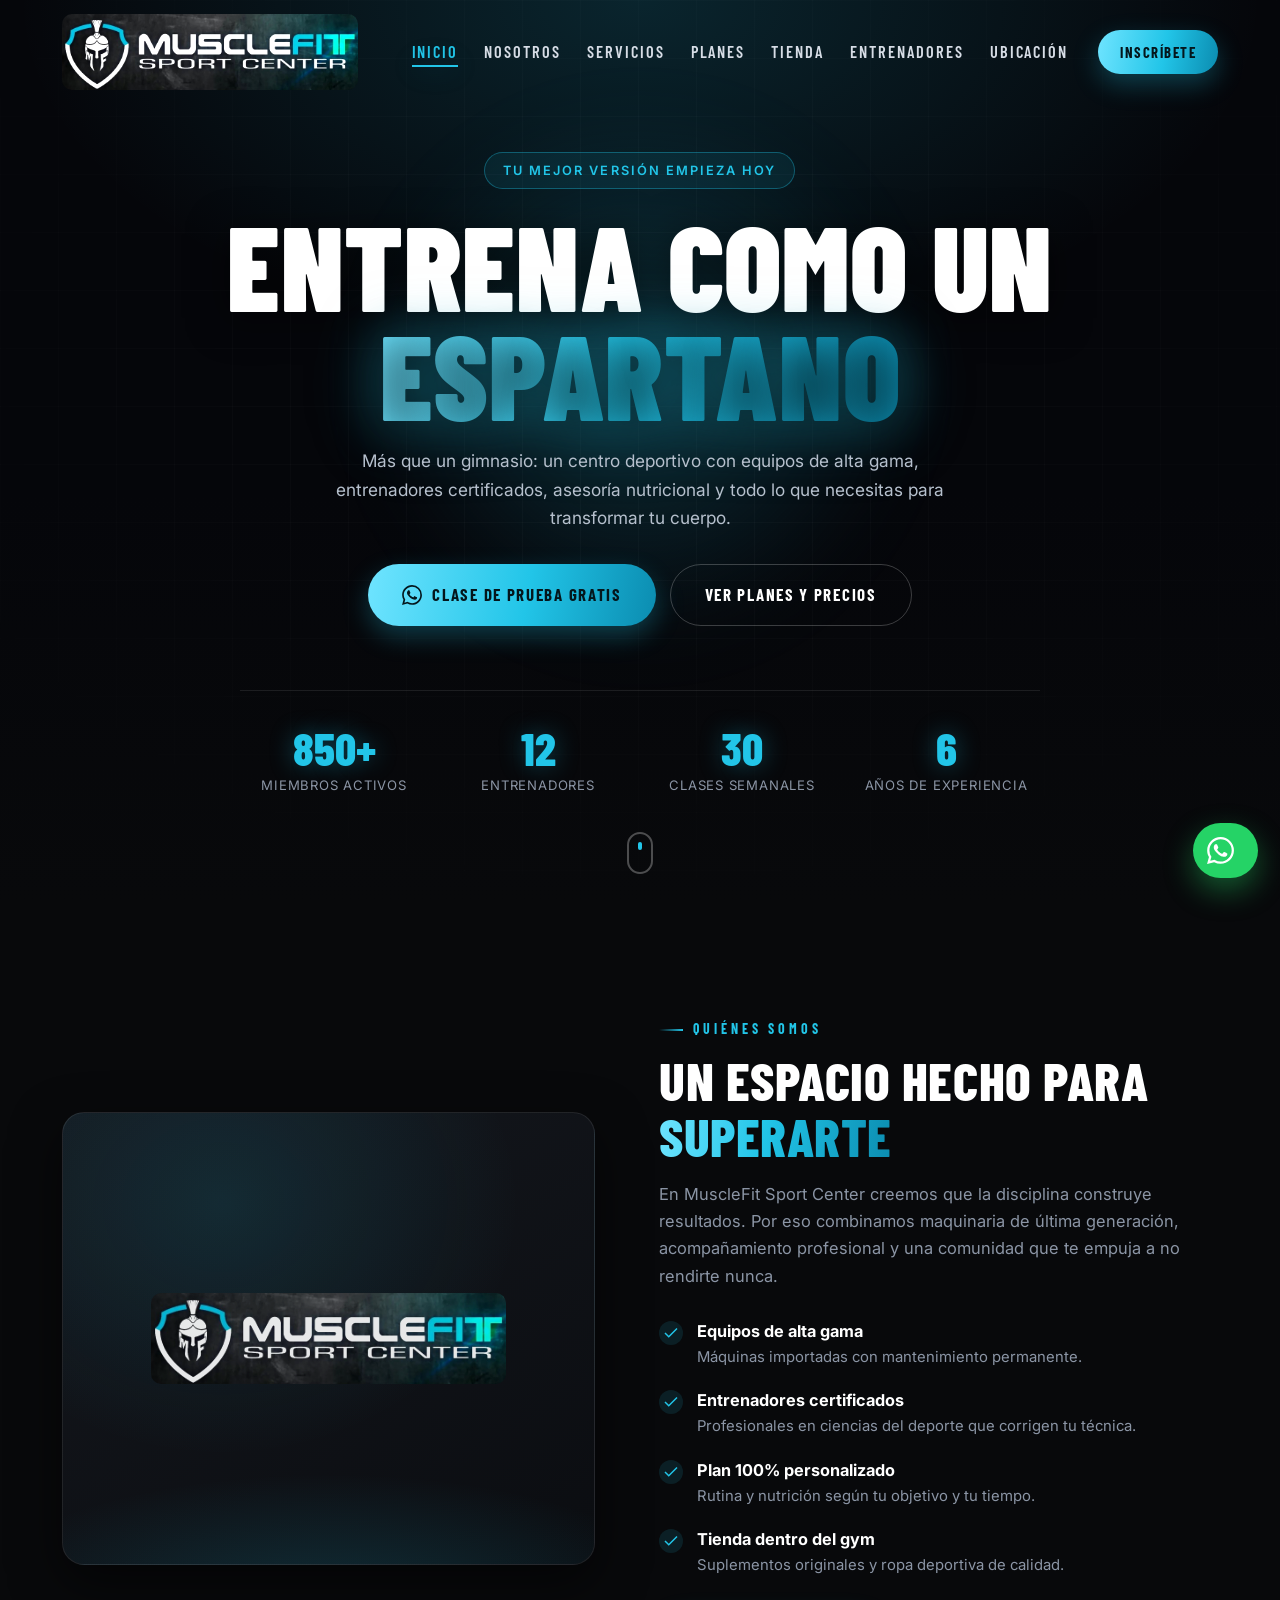
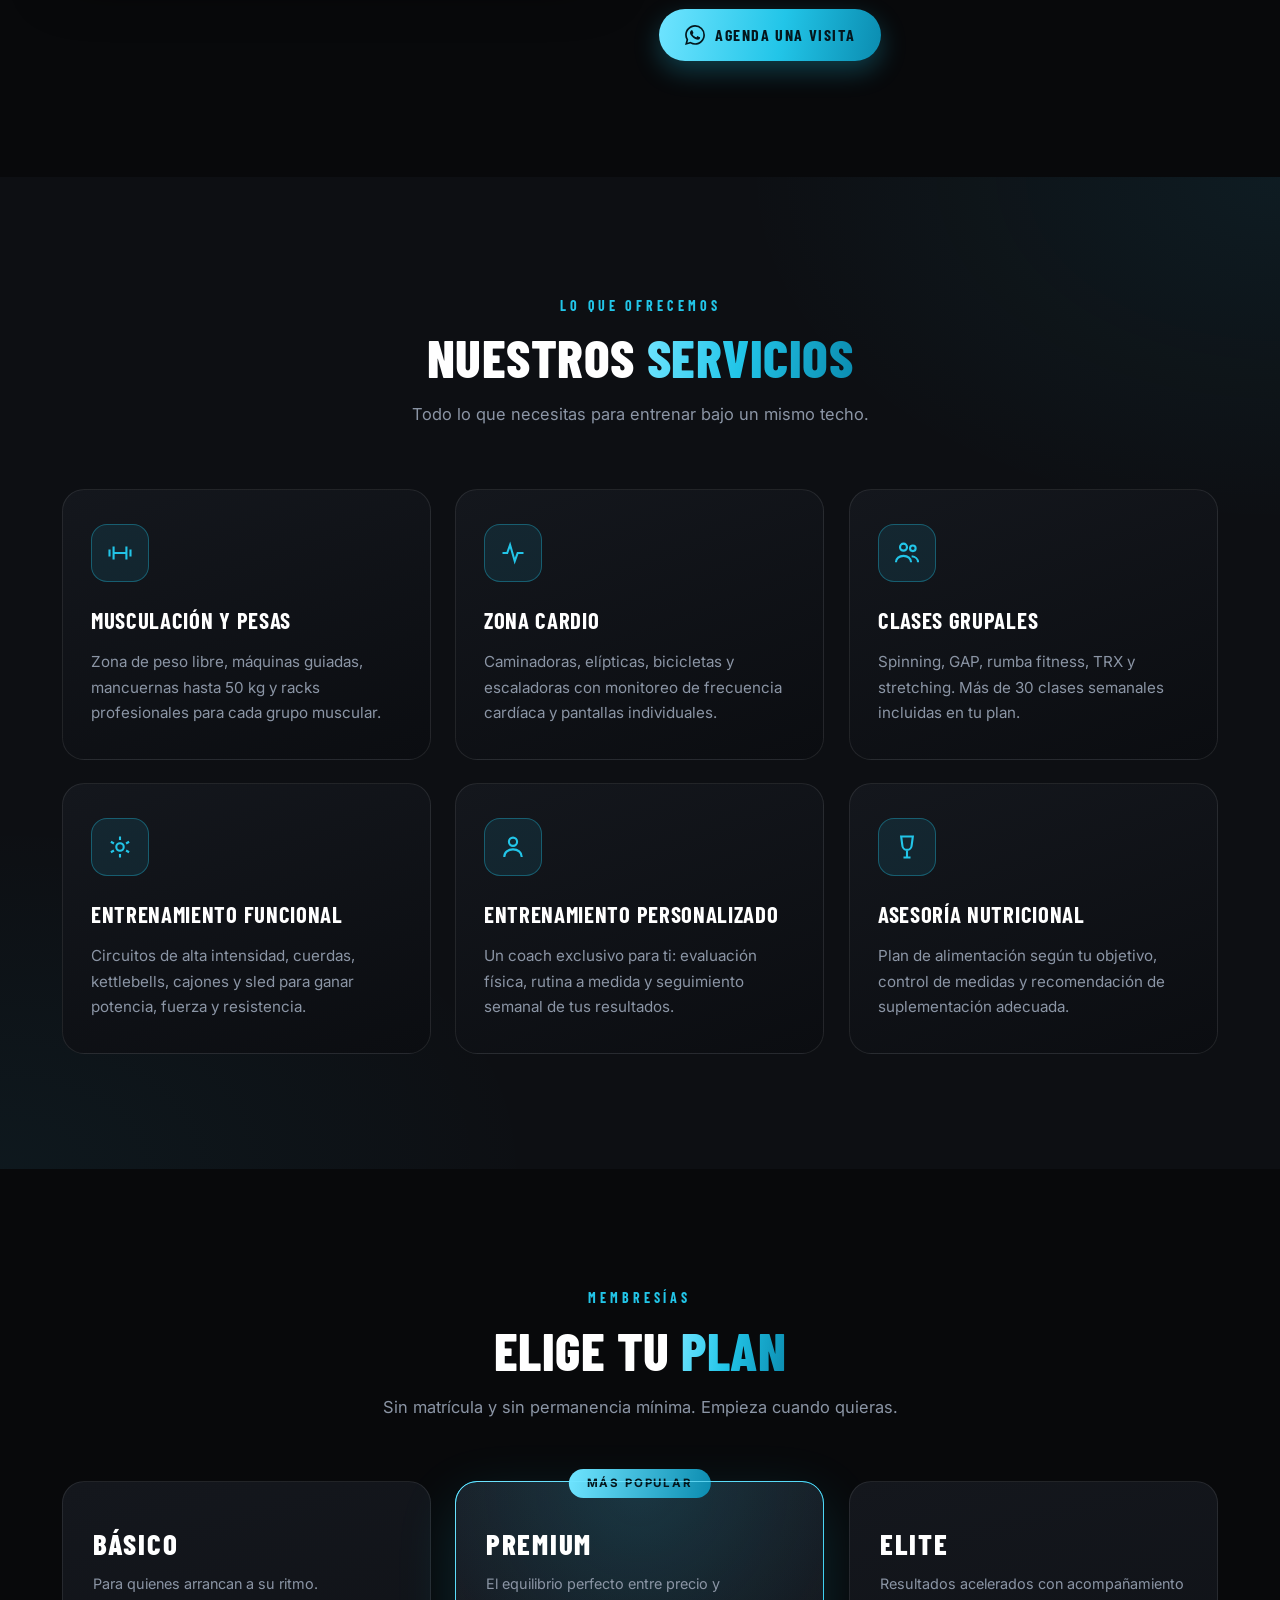
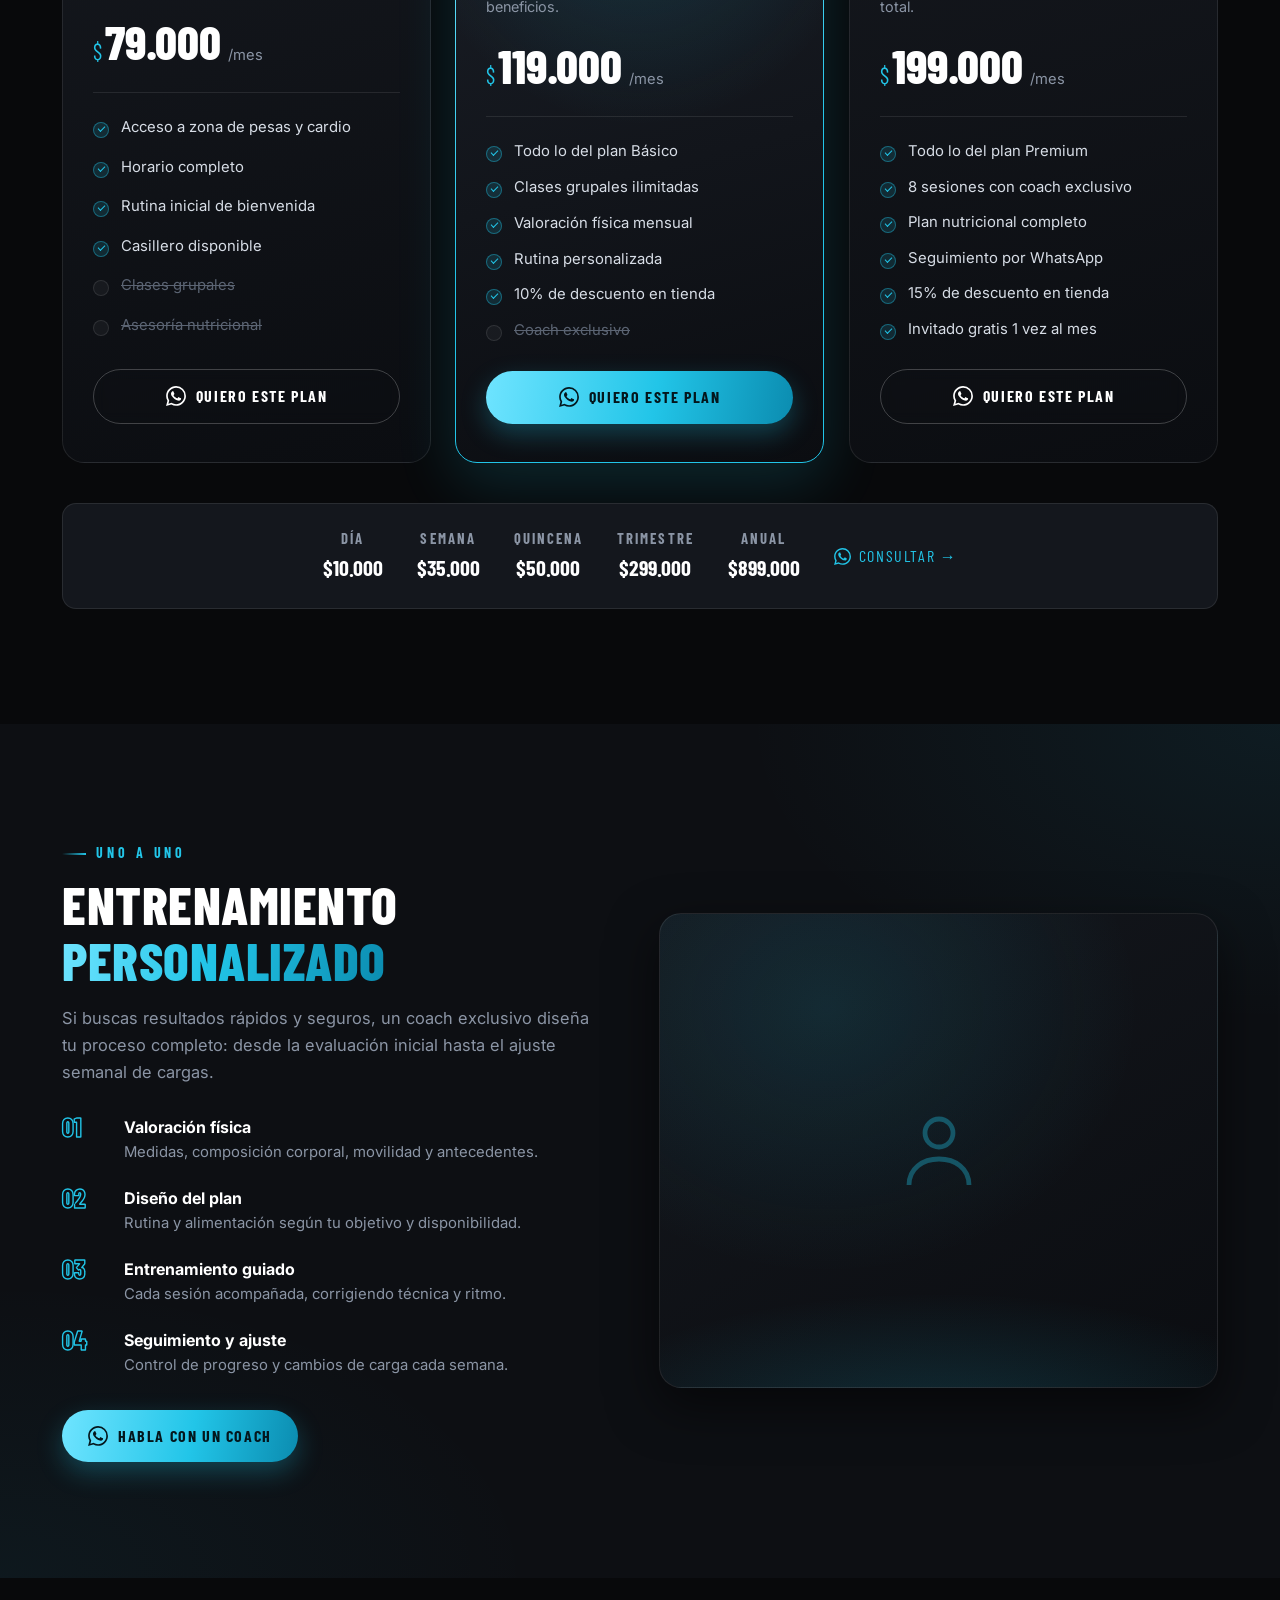
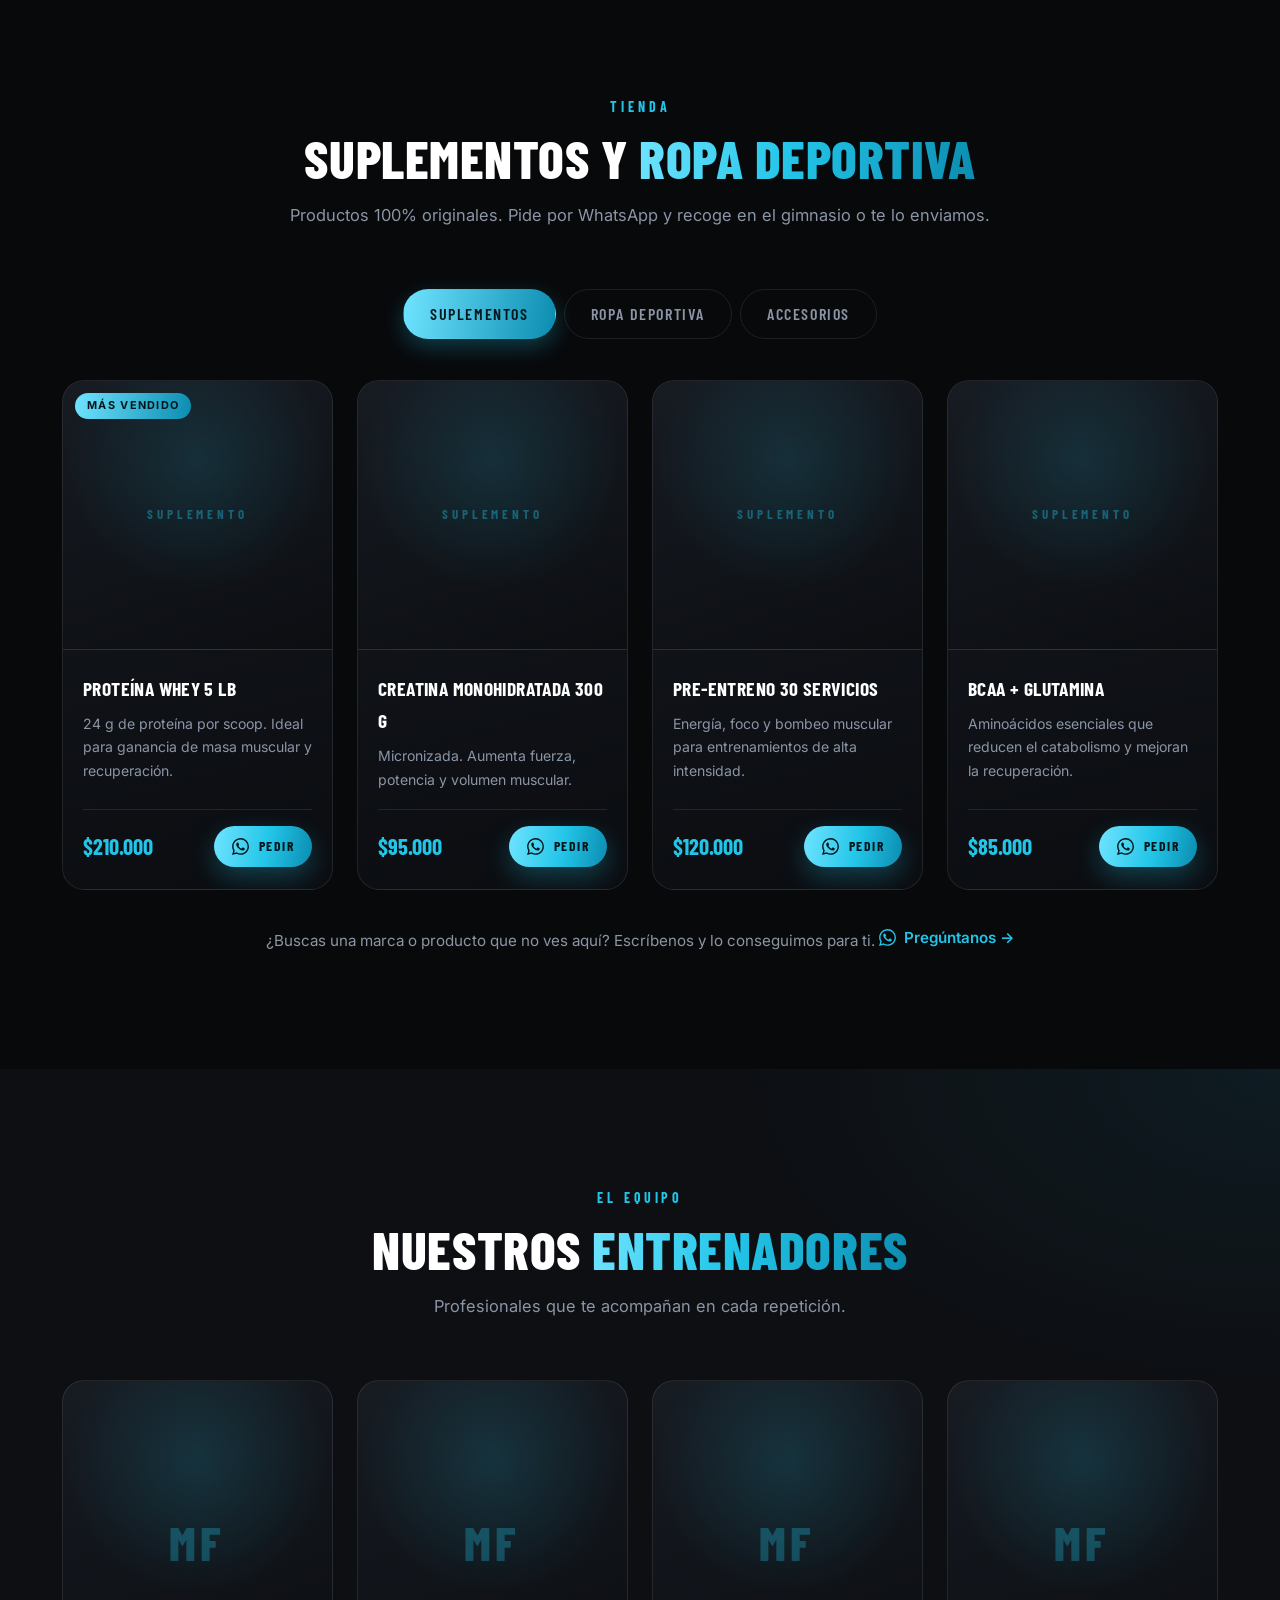
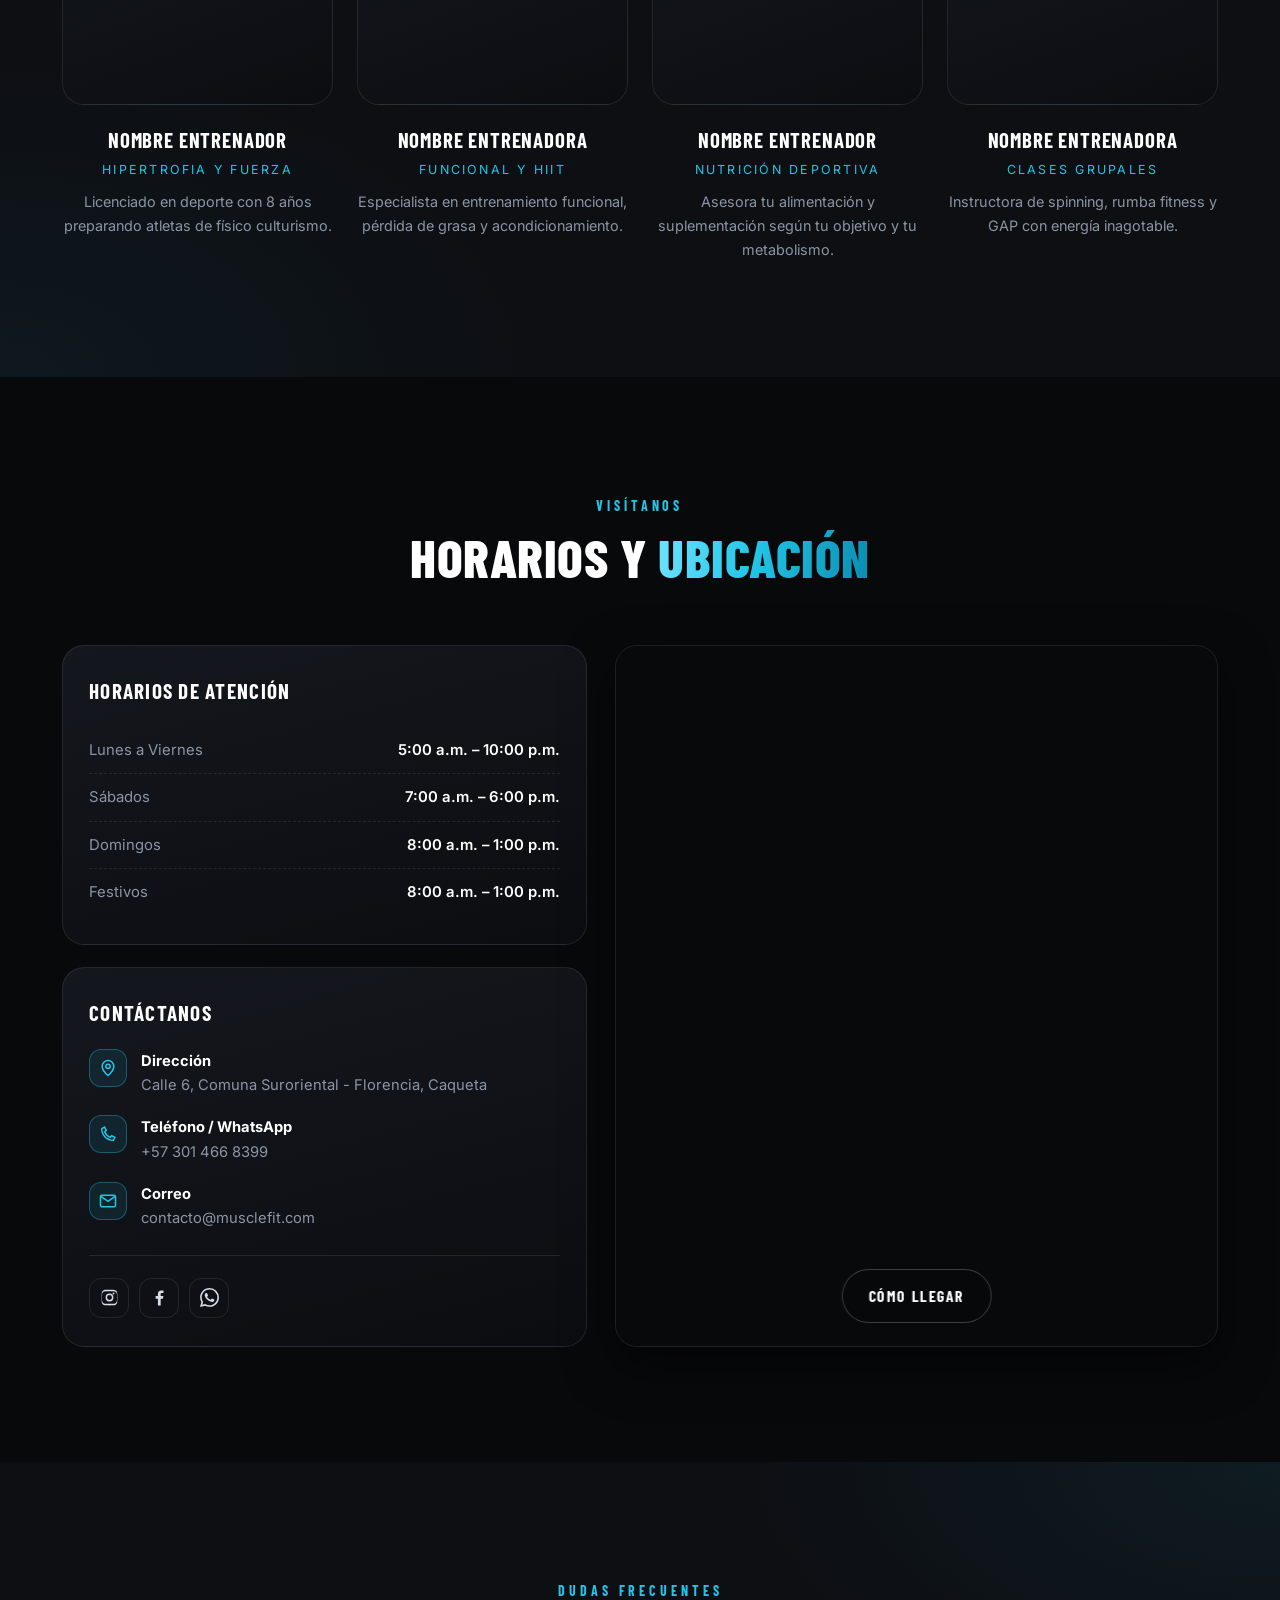
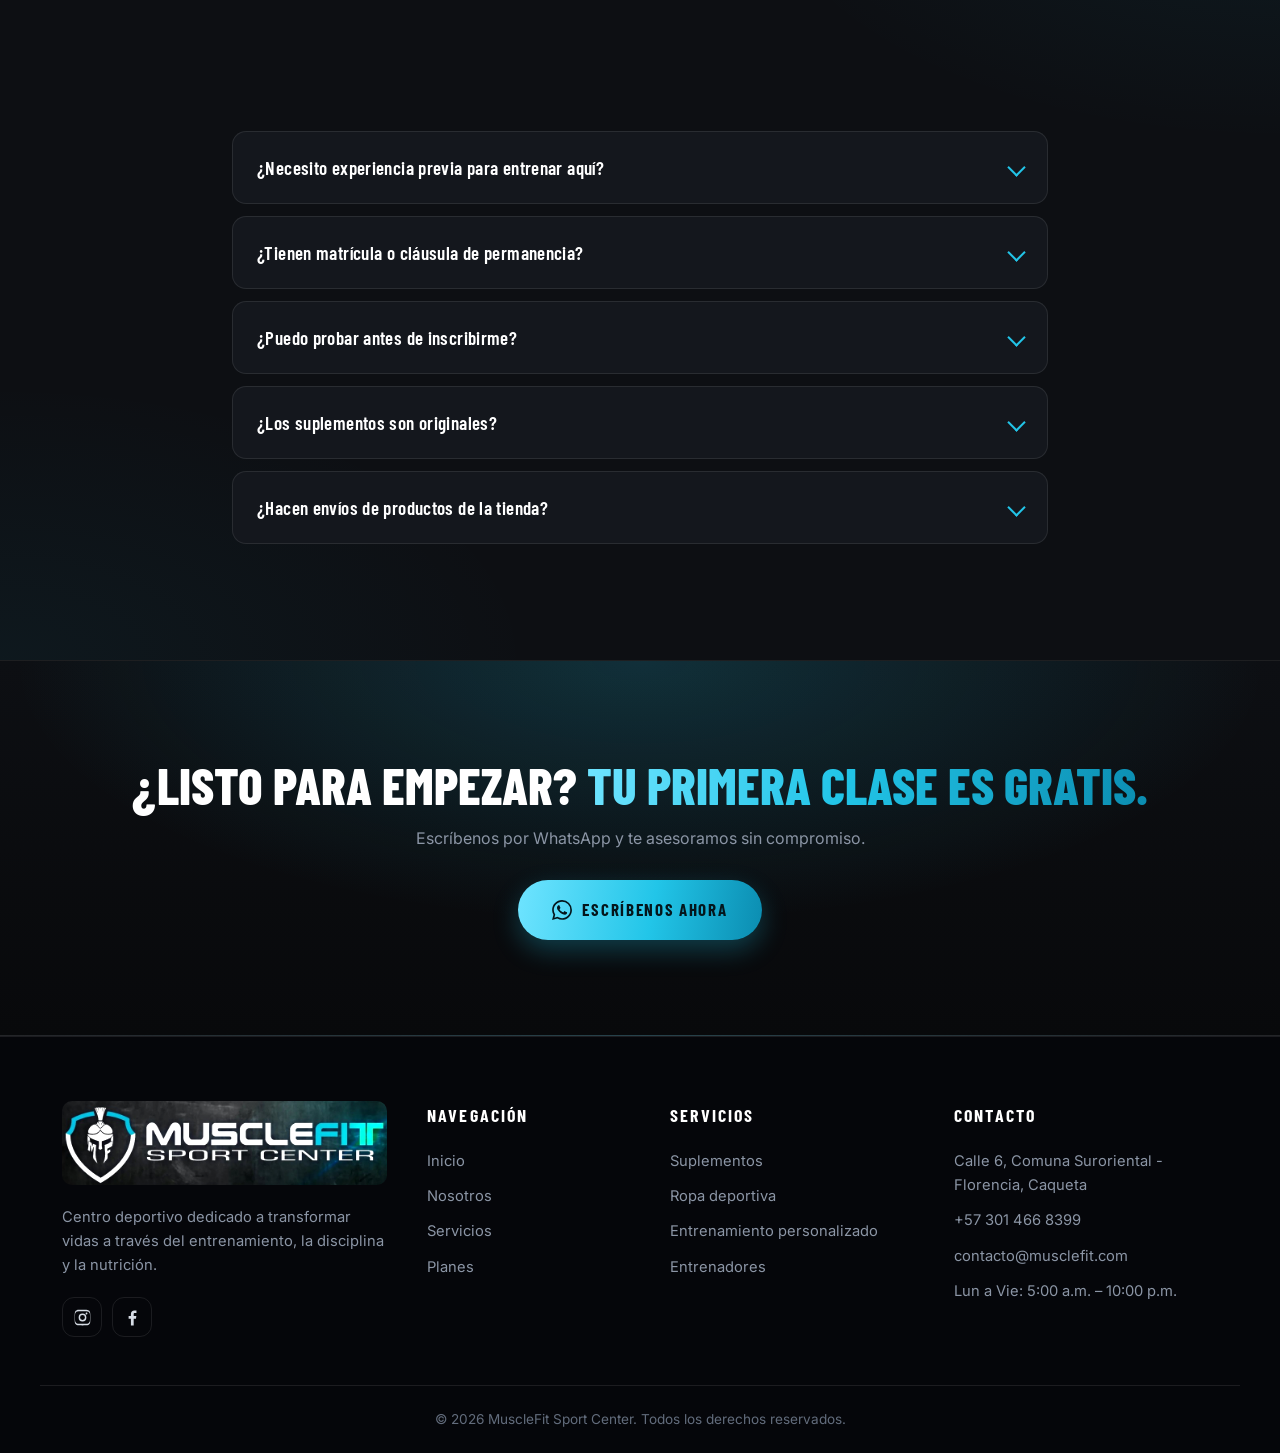
==== commit 8094907b: "Agrega el icono de WhatsApp a todos los botones que redirigen alli Reemplaza el glifo simplificado p" ====
--- a/index.html
+++ b/index.html
@@ -66,7 +66,7 @@
     </p>
     <div class="hero__actions reveal">
       <a href="#" class="btn btn--primary btn--lg" data-wa="Hola! Quiero agendar mi *clase de prueba gratis* en MuscleFit Sport Center.">
-        <svg class="ico" viewBox="0 0 24 24" fill="currentColor"><path d="M17.5 14.4c-.3-.2-1.8-.9-2-1-.3-.1-.5-.2-.7.1-.2.3-.7 1-.9 1.2-.2.2-.3.2-.6.1-.3-.2-1.3-.5-2.4-1.5-.9-.8-1.5-1.8-1.7-2.1-.2-.3 0-.5.1-.6l.5-.6c.1-.2.2-.3.3-.5 0-.2 0-.4-.1-.5l-1-2.3c-.2-.6-.5-.5-.7-.5h-.6c-.2 0-.5.1-.8.4-.3.3-1 1-1 2.5s1.1 2.9 1.2 3.1c.2.2 2.1 3.3 5.2 4.6.7.3 1.3.5 1.7.6.7.2 1.4.2 1.9.1.6-.1 1.8-.7 2-1.5.3-.7.3-1.4.2-1.5-.1-.1-.3-.2-.6-.3zM12 2A10 10 0 0 0 3.5 17.2L2 22l4.9-1.6A10 10 0 1 0 12 2z"/></svg>
+        <svg class="ico" viewBox="0 0 24 24" fill="currentColor"><path d="M17.472 14.382c-.297-.149-1.758-.867-2.03-.967-.273-.099-.471-.148-.67.15-.197.297-.767.966-.94 1.164-.173.199-.347.223-.644.075-.297-.15-1.255-.463-2.39-1.475-.883-.788-1.48-1.761-1.653-2.059-.173-.297-.018-.458.13-.606.134-.133.298-.347.446-.52.149-.174.198-.298.298-.497.099-.198.05-.371-.025-.52-.075-.149-.669-1.612-.916-2.207-.242-.579-.487-.5-.669-.51a12.8 12.8 0 0 0-.57-.01c-.198 0-.52.074-.792.372-.272.297-1.04 1.016-1.04 2.479 0 1.462 1.065 2.875 1.213 3.074.149.198 2.096 3.2 5.077 4.487.709.306 1.262.489 1.694.625.712.227 1.36.195 1.871.118.571-.085 1.758-.719 2.006-1.413.248-.694.248-1.289.173-1.413-.074-.124-.272-.198-.57-.347m-5.421 7.403h-.004a9.87 9.87 0 0 1-5.031-1.378l-.361-.214-3.741.982.998-3.648-.235-.374a9.86 9.86 0 0 1-1.51-5.26c.001-5.45 4.436-9.884 9.888-9.884 2.64 0 5.122 1.03 6.988 2.898a9.825 9.825 0 0 1 2.893 6.994c-.003 5.45-4.437 9.884-9.885 9.884m8.413-18.297A11.815 11.815 0 0 0 12.05 0C5.495 0 .16 5.335.157 11.892c0 2.096.547 4.142 1.588 5.945L.057 24l6.305-1.654a11.882 11.882 0 0 0 5.683 1.448h.005c6.554 0 11.89-5.335 11.893-11.893a11.821 11.821 0 0 0-3.48-8.413Z"/></svg>
         Clase de prueba GRATIS
       </a>
       <a href="#planes" class="btn btn--ghost btn--lg">Ver planes y precios</a>
@@ -122,7 +122,7 @@
           </li>
         </ul>
 
-        <a href="#" class="btn btn--primary reveal" data-wa="Hola! Me gustaria conocer mas sobre MuscleFit Sport Center y agendar una visita.">Agenda una visita</a>
+        <a href="#" class="btn btn--primary reveal" data-wa="Hola! Me gustaria conocer mas sobre MuscleFit Sport Center y agendar una visita."><svg class="ico ico--wa" viewBox="0 0 24 24" fill="currentColor" aria-hidden="true"><path d="M17.472 14.382c-.297-.149-1.758-.867-2.03-.967-.273-.099-.471-.148-.67.15-.197.297-.767.966-.94 1.164-.173.199-.347.223-.644.075-.297-.15-1.255-.463-2.39-1.475-.883-.788-1.48-1.761-1.653-2.059-.173-.297-.018-.458.13-.606.134-.133.298-.347.446-.52.149-.174.198-.298.298-.497.099-.198.05-.371-.025-.52-.075-.149-.669-1.612-.916-2.207-.242-.579-.487-.5-.669-.51a12.8 12.8 0 0 0-.57-.01c-.198 0-.52.074-.792.372-.272.297-1.04 1.016-1.04 2.479 0 1.462 1.065 2.875 1.213 3.074.149.198 2.096 3.2 5.077 4.487.709.306 1.262.489 1.694.625.712.227 1.36.195 1.871.118.571-.085 1.758-.719 2.006-1.413.248-.694.248-1.289.173-1.413-.074-.124-.272-.198-.57-.347m-5.421 7.403h-.004a9.87 9.87 0 0 1-5.031-1.378l-.361-.214-3.741.982.998-3.648-.235-.374a9.86 9.86 0 0 1-1.51-5.26c.001-5.45 4.436-9.884 9.888-9.884 2.64 0 5.122 1.03 6.988 2.898a9.825 9.825 0 0 1 2.893 6.994c-.003 5.45-4.437 9.884-9.885 9.884m8.413-18.297A11.815 11.815 0 0 0 12.05 0C5.495 0 .16 5.335.157 11.892c0 2.096.547 4.142 1.588 5.945L.057 24l6.305-1.654a11.882 11.882 0 0 0 5.683 1.448h.005c6.554 0 11.89-5.335 11.893-11.893a11.821 11.821 0 0 0-3.48-8.413Z"/></svg>Agenda una visita</a>
       </div>
     </div>
   </div>
@@ -199,7 +199,7 @@
           <li class="off">Clases grupales</li>
           <li class="off">Asesor&iacute;a nutricional</li>
         </ul>
-        <a href="#" class="btn btn--ghost btn--full" data-wa="Hola! Estoy interesado en el *Plan Basico* de MuscleFit Sport Center. Me das mas informacion?">Quiero este plan</a>
+        <a href="#" class="btn btn--ghost btn--full" data-wa="Hola! Estoy interesado en el *Plan Basico* de MuscleFit Sport Center. Me das mas informacion?"><svg class="ico ico--wa" viewBox="0 0 24 24" fill="currentColor" aria-hidden="true"><path d="M17.472 14.382c-.297-.149-1.758-.867-2.03-.967-.273-.099-.471-.148-.67.15-.197.297-.767.966-.94 1.164-.173.199-.347.223-.644.075-.297-.15-1.255-.463-2.39-1.475-.883-.788-1.48-1.761-1.653-2.059-.173-.297-.018-.458.13-.606.134-.133.298-.347.446-.52.149-.174.198-.298.298-.497.099-.198.05-.371-.025-.52-.075-.149-.669-1.612-.916-2.207-.242-.579-.487-.5-.669-.51a12.8 12.8 0 0 0-.57-.01c-.198 0-.52.074-.792.372-.272.297-1.04 1.016-1.04 2.479 0 1.462 1.065 2.875 1.213 3.074.149.198 2.096 3.2 5.077 4.487.709.306 1.262.489 1.694.625.712.227 1.36.195 1.871.118.571-.085 1.758-.719 2.006-1.413.248-.694.248-1.289.173-1.413-.074-.124-.272-.198-.57-.347m-5.421 7.403h-.004a9.87 9.87 0 0 1-5.031-1.378l-.361-.214-3.741.982.998-3.648-.235-.374a9.86 9.86 0 0 1-1.51-5.26c.001-5.45 4.436-9.884 9.888-9.884 2.64 0 5.122 1.03 6.988 2.898a9.825 9.825 0 0 1 2.893 6.994c-.003 5.45-4.437 9.884-9.885 9.884m8.413-18.297A11.815 11.815 0 0 0 12.05 0C5.495 0 .16 5.335.157 11.892c0 2.096.547 4.142 1.588 5.945L.057 24l6.305-1.654a11.882 11.882 0 0 0 5.683 1.448h.005c6.554 0 11.89-5.335 11.893-11.893a11.821 11.821 0 0 0-3.48-8.413Z"/></svg>Quiero este plan</a>
       </article>
 
       <article class="plan plan--featured reveal">
@@ -215,7 +215,7 @@
           <li>10% de descuento en tienda</li>
           <li class="off">Coach exclusivo</li>
         </ul>
-        <a href="#" class="btn btn--primary btn--full" data-wa="Hola! Estoy interesado en el *Plan Premium* de MuscleFit Sport Center. Me das mas informacion?">Quiero este plan</a>
+        <a href="#" class="btn btn--primary btn--full" data-wa="Hola! Estoy interesado en el *Plan Premium* de MuscleFit Sport Center. Me das mas informacion?"><svg class="ico ico--wa" viewBox="0 0 24 24" fill="currentColor" aria-hidden="true"><path d="M17.472 14.382c-.297-.149-1.758-.867-2.03-.967-.273-.099-.471-.148-.67.15-.197.297-.767.966-.94 1.164-.173.199-.347.223-.644.075-.297-.15-1.255-.463-2.39-1.475-.883-.788-1.48-1.761-1.653-2.059-.173-.297-.018-.458.13-.606.134-.133.298-.347.446-.52.149-.174.198-.298.298-.497.099-.198.05-.371-.025-.52-.075-.149-.669-1.612-.916-2.207-.242-.579-.487-.5-.669-.51a12.8 12.8 0 0 0-.57-.01c-.198 0-.52.074-.792.372-.272.297-1.04 1.016-1.04 2.479 0 1.462 1.065 2.875 1.213 3.074.149.198 2.096 3.2 5.077 4.487.709.306 1.262.489 1.694.625.712.227 1.36.195 1.871.118.571-.085 1.758-.719 2.006-1.413.248-.694.248-1.289.173-1.413-.074-.124-.272-.198-.57-.347m-5.421 7.403h-.004a9.87 9.87 0 0 1-5.031-1.378l-.361-.214-3.741.982.998-3.648-.235-.374a9.86 9.86 0 0 1-1.51-5.26c.001-5.45 4.436-9.884 9.888-9.884 2.64 0 5.122 1.03 6.988 2.898a9.825 9.825 0 0 1 2.893 6.994c-.003 5.45-4.437 9.884-9.885 9.884m8.413-18.297A11.815 11.815 0 0 0 12.05 0C5.495 0 .16 5.335.157 11.892c0 2.096.547 4.142 1.588 5.945L.057 24l6.305-1.654a11.882 11.882 0 0 0 5.683 1.448h.005c6.554 0 11.89-5.335 11.893-11.893a11.821 11.821 0 0 0-3.48-8.413Z"/></svg>Quiero este plan</a>
       </article>
 
       <article class="plan reveal">
@@ -230,7 +230,7 @@
           <li>15% de descuento en tienda</li>
           <li>Invitado gratis 1 vez al mes</li>
         </ul>
-        <a href="#" class="btn btn--ghost btn--full" data-wa="Hola! Estoy interesado en el *Plan Elite* de MuscleFit Sport Center. Me das mas informacion?">Quiero este plan</a>
+        <a href="#" class="btn btn--ghost btn--full" data-wa="Hola! Estoy interesado en el *Plan Elite* de MuscleFit Sport Center. Me das mas informacion?"><svg class="ico ico--wa" viewBox="0 0 24 24" fill="currentColor" aria-hidden="true"><path d="M17.472 14.382c-.297-.149-1.758-.867-2.03-.967-.273-.099-.471-.148-.67.15-.197.297-.767.966-.94 1.164-.173.199-.347.223-.644.075-.297-.15-1.255-.463-2.39-1.475-.883-.788-1.48-1.761-1.653-2.059-.173-.297-.018-.458.13-.606.134-.133.298-.347.446-.52.149-.174.198-.298.298-.497.099-.198.05-.371-.025-.52-.075-.149-.669-1.612-.916-2.207-.242-.579-.487-.5-.669-.51a12.8 12.8 0 0 0-.57-.01c-.198 0-.52.074-.792.372-.272.297-1.04 1.016-1.04 2.479 0 1.462 1.065 2.875 1.213 3.074.149.198 2.096 3.2 5.077 4.487.709.306 1.262.489 1.694.625.712.227 1.36.195 1.871.118.571-.085 1.758-.719 2.006-1.413.248-.694.248-1.289.173-1.413-.074-.124-.272-.198-.57-.347m-5.421 7.403h-.004a9.87 9.87 0 0 1-5.031-1.378l-.361-.214-3.741.982.998-3.648-.235-.374a9.86 9.86 0 0 1-1.51-5.26c.001-5.45 4.436-9.884 9.888-9.884 2.64 0 5.122 1.03 6.988 2.898a9.825 9.825 0 0 1 2.893 6.994c-.003 5.45-4.437 9.884-9.885 9.884m8.413-18.297A11.815 11.815 0 0 0 12.05 0C5.495 0 .16 5.335.157 11.892c0 2.096.547 4.142 1.588 5.945L.057 24l6.305-1.654a11.882 11.882 0 0 0 5.683 1.448h.005c6.554 0 11.89-5.335 11.893-11.893a11.821 11.821 0 0 0-3.48-8.413Z"/></svg>Quiero este plan</a>
       </article>
     </div>
 
@@ -240,7 +240,7 @@
       <div class="strip__item"><strong>Quincena</strong><span>$50.000</span></div>
       <div class="strip__item"><strong>Trimestre</strong><span>$299.000</span></div>
       <div class="strip__item"><strong>Anual</strong><span>$899.000</span></div>
-      <a href="#" class="strip__cta" data-wa="Hola! Quiero informacion sobre los planes por dia, semana, quincena o anualidad.">Consultar &rarr;</a>
+      <a href="#" class="strip__cta" data-wa="Hola! Quiero informacion sobre los planes por dia, semana, quincena o anualidad."><svg class="ico ico--wa" viewBox="0 0 24 24" fill="currentColor" aria-hidden="true"><path d="M17.472 14.382c-.297-.149-1.758-.867-2.03-.967-.273-.099-.471-.148-.67.15-.197.297-.767.966-.94 1.164-.173.199-.347.223-.644.075-.297-.15-1.255-.463-2.39-1.475-.883-.788-1.48-1.761-1.653-2.059-.173-.297-.018-.458.13-.606.134-.133.298-.347.446-.52.149-.174.198-.298.298-.497.099-.198.05-.371-.025-.52-.075-.149-.669-1.612-.916-2.207-.242-.579-.487-.5-.669-.51a12.8 12.8 0 0 0-.57-.01c-.198 0-.52.074-.792.372-.272.297-1.04 1.016-1.04 2.479 0 1.462 1.065 2.875 1.213 3.074.149.198 2.096 3.2 5.077 4.487.709.306 1.262.489 1.694.625.712.227 1.36.195 1.871.118.571-.085 1.758-.719 2.006-1.413.248-.694.248-1.289.173-1.413-.074-.124-.272-.198-.57-.347m-5.421 7.403h-.004a9.87 9.87 0 0 1-5.031-1.378l-.361-.214-3.741.982.998-3.648-.235-.374a9.86 9.86 0 0 1-1.51-5.26c.001-5.45 4.436-9.884 9.888-9.884 2.64 0 5.122 1.03 6.988 2.898a9.825 9.825 0 0 1 2.893 6.994c-.003 5.45-4.437 9.884-9.885 9.884m8.413-18.297A11.815 11.815 0 0 0 12.05 0C5.495 0 .16 5.335.157 11.892c0 2.096.547 4.142 1.588 5.945L.057 24l6.305-1.654a11.882 11.882 0 0 0 5.683 1.448h.005c6.554 0 11.89-5.335 11.893-11.893a11.821 11.821 0 0 0-3.48-8.413Z"/></svg>Consultar &rarr;</a>
     </div>
   </div>
 </section>
@@ -271,7 +271,7 @@
           <li><span>04</span><div><strong>Seguimiento y ajuste</strong><p>Control de progreso y cambios de carga cada semana.</p></div></li>
         </ol>
 
-        <a href="#" class="btn btn--primary reveal" data-wa="Hola! Quiero informacion sobre el *entrenamiento personalizado* con coach exclusivo.">Habla con un coach</a>
+        <a href="#" class="btn btn--primary reveal" data-wa="Hola! Quiero informacion sobre el *entrenamiento personalizado* con coach exclusivo."><svg class="ico ico--wa" viewBox="0 0 24 24" fill="currentColor" aria-hidden="true"><path d="M17.472 14.382c-.297-.149-1.758-.867-2.03-.967-.273-.099-.471-.148-.67.15-.197.297-.767.966-.94 1.164-.173.199-.347.223-.644.075-.297-.15-1.255-.463-2.39-1.475-.883-.788-1.48-1.761-1.653-2.059-.173-.297-.018-.458.13-.606.134-.133.298-.347.446-.52.149-.174.198-.298.298-.497.099-.198.05-.371-.025-.52-.075-.149-.669-1.612-.916-2.207-.242-.579-.487-.5-.669-.51a12.8 12.8 0 0 0-.57-.01c-.198 0-.52.074-.792.372-.272.297-1.04 1.016-1.04 2.479 0 1.462 1.065 2.875 1.213 3.074.149.198 2.096 3.2 5.077 4.487.709.306 1.262.489 1.694.625.712.227 1.36.195 1.871.118.571-.085 1.758-.719 2.006-1.413.248-.694.248-1.289.173-1.413-.074-.124-.272-.198-.57-.347m-5.421 7.403h-.004a9.87 9.87 0 0 1-5.031-1.378l-.361-.214-3.741.982.998-3.648-.235-.374a9.86 9.86 0 0 1-1.51-5.26c.001-5.45 4.436-9.884 9.888-9.884 2.64 0 5.122 1.03 6.988 2.898a9.825 9.825 0 0 1 2.893 6.994c-.003 5.45-4.437 9.884-9.885 9.884m8.413-18.297A11.815 11.815 0 0 0 12.05 0C5.495 0 .16 5.335.157 11.892c0 2.096.547 4.142 1.588 5.945L.057 24l6.305-1.654a11.882 11.882 0 0 0 5.683 1.448h.005c6.554 0 11.89-5.335 11.893-11.893a11.821 11.821 0 0 0-3.48-8.413Z"/></svg>Habla con un coach</a>
       </div>
     </div>
   </div>
@@ -304,7 +304,7 @@
           <p>24 g de prote&iacute;na por scoop. Ideal para ganancia de masa muscular y recuperaci&oacute;n.</p>
           <div class="product__foot">
             <span class="product__price">$210.000</span>
-            <button class="btn btn--sm btn--primary" data-wa="Hola! Quiero pedir: *Proteina Whey 5 Lb* ($210.000). Esta disponible?">Pedir</button>
+            <button class="btn btn--sm btn--primary" data-wa="Hola! Quiero pedir: *Proteina Whey 5 Lb* ($210.000). Esta disponible?"><svg class="ico ico--wa" viewBox="0 0 24 24" fill="currentColor" aria-hidden="true"><path d="M17.472 14.382c-.297-.149-1.758-.867-2.03-.967-.273-.099-.471-.148-.67.15-.197.297-.767.966-.94 1.164-.173.199-.347.223-.644.075-.297-.15-1.255-.463-2.39-1.475-.883-.788-1.48-1.761-1.653-2.059-.173-.297-.018-.458.13-.606.134-.133.298-.347.446-.52.149-.174.198-.298.298-.497.099-.198.05-.371-.025-.52-.075-.149-.669-1.612-.916-2.207-.242-.579-.487-.5-.669-.51a12.8 12.8 0 0 0-.57-.01c-.198 0-.52.074-.792.372-.272.297-1.04 1.016-1.04 2.479 0 1.462 1.065 2.875 1.213 3.074.149.198 2.096 3.2 5.077 4.487.709.306 1.262.489 1.694.625.712.227 1.36.195 1.871.118.571-.085 1.758-.719 2.006-1.413.248-.694.248-1.289.173-1.413-.074-.124-.272-.198-.57-.347m-5.421 7.403h-.004a9.87 9.87 0 0 1-5.031-1.378l-.361-.214-3.741.982.998-3.648-.235-.374a9.86 9.86 0 0 1-1.51-5.26c.001-5.45 4.436-9.884 9.888-9.884 2.64 0 5.122 1.03 6.988 2.898a9.825 9.825 0 0 1 2.893 6.994c-.003 5.45-4.437 9.884-9.885 9.884m8.413-18.297A11.815 11.815 0 0 0 12.05 0C5.495 0 .16 5.335.157 11.892c0 2.096.547 4.142 1.588 5.945L.057 24l6.305-1.654a11.882 11.882 0 0 0 5.683 1.448h.005c6.554 0 11.89-5.335 11.893-11.893a11.821 11.821 0 0 0-3.48-8.413Z"/></svg>Pedir</button>
           </div>
         </div>
       </article>
@@ -319,7 +319,7 @@
           <p>Micronizada. Aumenta fuerza, potencia y volumen muscular.</p>
           <div class="product__foot">
             <span class="product__price">$95.000</span>
-            <button class="btn btn--sm btn--primary" data-wa="Hola! Quiero pedir: *Creatina Monohidratada 300 g* ($95.000). Esta disponible?">Pedir</button>
+            <button class="btn btn--sm btn--primary" data-wa="Hola! Quiero pedir: *Creatina Monohidratada 300 g* ($95.000). Esta disponible?"><svg class="ico ico--wa" viewBox="0 0 24 24" fill="currentColor" aria-hidden="true"><path d="M17.472 14.382c-.297-.149-1.758-.867-2.03-.967-.273-.099-.471-.148-.67.15-.197.297-.767.966-.94 1.164-.173.199-.347.223-.644.075-.297-.15-1.255-.463-2.39-1.475-.883-.788-1.48-1.761-1.653-2.059-.173-.297-.018-.458.13-.606.134-.133.298-.347.446-.52.149-.174.198-.298.298-.497.099-.198.05-.371-.025-.52-.075-.149-.669-1.612-.916-2.207-.242-.579-.487-.5-.669-.51a12.8 12.8 0 0 0-.57-.01c-.198 0-.52.074-.792.372-.272.297-1.04 1.016-1.04 2.479 0 1.462 1.065 2.875 1.213 3.074.149.198 2.096 3.2 5.077 4.487.709.306 1.262.489 1.694.625.712.227 1.36.195 1.871.118.571-.085 1.758-.719 2.006-1.413.248-.694.248-1.289.173-1.413-.074-.124-.272-.198-.57-.347m-5.421 7.403h-.004a9.87 9.87 0 0 1-5.031-1.378l-.361-.214-3.741.982.998-3.648-.235-.374a9.86 9.86 0 0 1-1.51-5.26c.001-5.45 4.436-9.884 9.888-9.884 2.64 0 5.122 1.03 6.988 2.898a9.825 9.825 0 0 1 2.893 6.994c-.003 5.45-4.437 9.884-9.885 9.884m8.413-18.297A11.815 11.815 0 0 0 12.05 0C5.495 0 .16 5.335.157 11.892c0 2.096.547 4.142 1.588 5.945L.057 24l6.305-1.654a11.882 11.882 0 0 0 5.683 1.448h.005c6.554 0 11.89-5.335 11.893-11.893a11.821 11.821 0 0 0-3.48-8.413Z"/></svg>Pedir</button>
           </div>
         </div>
       </article>
@@ -334,7 +334,7 @@
           <p>Energ&iacute;a, foco y bombeo muscular para entrenamientos de alta intensidad.</p>
           <div class="product__foot">
             <span class="product__price">$120.000</span>
-            <button class="btn btn--sm btn--primary" data-wa="Hola! Quiero pedir: *Pre-entreno 30 servicios* ($120.000). Esta disponible?">Pedir</button>
+            <button class="btn btn--sm btn--primary" data-wa="Hola! Quiero pedir: *Pre-entreno 30 servicios* ($120.000). Esta disponible?"><svg class="ico ico--wa" viewBox="0 0 24 24" fill="currentColor" aria-hidden="true"><path d="M17.472 14.382c-.297-.149-1.758-.867-2.03-.967-.273-.099-.471-.148-.67.15-.197.297-.767.966-.94 1.164-.173.199-.347.223-.644.075-.297-.15-1.255-.463-2.39-1.475-.883-.788-1.48-1.761-1.653-2.059-.173-.297-.018-.458.13-.606.134-.133.298-.347.446-.52.149-.174.198-.298.298-.497.099-.198.05-.371-.025-.52-.075-.149-.669-1.612-.916-2.207-.242-.579-.487-.5-.669-.51a12.8 12.8 0 0 0-.57-.01c-.198 0-.52.074-.792.372-.272.297-1.04 1.016-1.04 2.479 0 1.462 1.065 2.875 1.213 3.074.149.198 2.096 3.2 5.077 4.487.709.306 1.262.489 1.694.625.712.227 1.36.195 1.871.118.571-.085 1.758-.719 2.006-1.413.248-.694.248-1.289.173-1.413-.074-.124-.272-.198-.57-.347m-5.421 7.403h-.004a9.87 9.87 0 0 1-5.031-1.378l-.361-.214-3.741.982.998-3.648-.235-.374a9.86 9.86 0 0 1-1.51-5.26c.001-5.45 4.436-9.884 9.888-9.884 2.64 0 5.122 1.03 6.988 2.898a9.825 9.825 0 0 1 2.893 6.994c-.003 5.45-4.437 9.884-9.885 9.884m8.413-18.297A11.815 11.815 0 0 0 12.05 0C5.495 0 .16 5.335.157 11.892c0 2.096.547 4.142 1.588 5.945L.057 24l6.305-1.654a11.882 11.882 0 0 0 5.683 1.448h.005c6.554 0 11.89-5.335 11.893-11.893a11.821 11.821 0 0 0-3.48-8.413Z"/></svg>Pedir</button>
           </div>
         </div>
       </article>
@@ -349,7 +349,7 @@
           <p>Amino&aacute;cidos esenciales que reducen el catabolismo y mejoran la recuperaci&oacute;n.</p>
           <div class="product__foot">
             <span class="product__price">$85.000</span>
-            <button class="btn btn--sm btn--primary" data-wa="Hola! Quiero pedir: *BCAA + Glutamina* ($85.000). Esta disponible?">Pedir</button>
+            <button class="btn btn--sm btn--primary" data-wa="Hola! Quiero pedir: *BCAA + Glutamina* ($85.000). Esta disponible?"><svg class="ico ico--wa" viewBox="0 0 24 24" fill="currentColor" aria-hidden="true"><path d="M17.472 14.382c-.297-.149-1.758-.867-2.03-.967-.273-.099-.471-.148-.67.15-.197.297-.767.966-.94 1.164-.173.199-.347.223-.644.075-.297-.15-1.255-.463-2.39-1.475-.883-.788-1.48-1.761-1.653-2.059-.173-.297-.018-.458.13-.606.134-.133.298-.347.446-.52.149-.174.198-.298.298-.497.099-.198.05-.371-.025-.52-.075-.149-.669-1.612-.916-2.207-.242-.579-.487-.5-.669-.51a12.8 12.8 0 0 0-.57-.01c-.198 0-.52.074-.792.372-.272.297-1.04 1.016-1.04 2.479 0 1.462 1.065 2.875 1.213 3.074.149.198 2.096 3.2 5.077 4.487.709.306 1.262.489 1.694.625.712.227 1.36.195 1.871.118.571-.085 1.758-.719 2.006-1.413.248-.694.248-1.289.173-1.413-.074-.124-.272-.198-.57-.347m-5.421 7.403h-.004a9.87 9.87 0 0 1-5.031-1.378l-.361-.214-3.741.982.998-3.648-.235-.374a9.86 9.86 0 0 1-1.51-5.26c.001-5.45 4.436-9.884 9.888-9.884 2.64 0 5.122 1.03 6.988 2.898a9.825 9.825 0 0 1 2.893 6.994c-.003 5.45-4.437 9.884-9.885 9.884m8.413-18.297A11.815 11.815 0 0 0 12.05 0C5.495 0 .16 5.335.157 11.892c0 2.096.547 4.142 1.588 5.945L.057 24l6.305-1.654a11.882 11.882 0 0 0 5.683 1.448h.005c6.554 0 11.89-5.335 11.893-11.893a11.821 11.821 0 0 0-3.48-8.413Z"/></svg>Pedir</button>
           </div>
         </div>
       </article>
@@ -367,7 +367,7 @@
           <p>Tela transpirable de secado r&aacute;pido. Tallas S a XXL.</p>
           <div class="product__foot">
             <span class="product__price">$65.000</span>
-            <button class="btn btn--sm btn--primary" data-wa="Hola! Quiero pedir: *Camiseta Dry-Fit MuscleFit* ($65.000). Que tallas y colores tienen?">Pedir</button>
+            <button class="btn btn--sm btn--primary" data-wa="Hola! Quiero pedir: *Camiseta Dry-Fit MuscleFit* ($65.000). Que tallas y colores tienen?"><svg class="ico ico--wa" viewBox="0 0 24 24" fill="currentColor" aria-hidden="true"><path d="M17.472 14.382c-.297-.149-1.758-.867-2.03-.967-.273-.099-.471-.148-.67.15-.197.297-.767.966-.94 1.164-.173.199-.347.223-.644.075-.297-.15-1.255-.463-2.39-1.475-.883-.788-1.48-1.761-1.653-2.059-.173-.297-.018-.458.13-.606.134-.133.298-.347.446-.52.149-.174.198-.298.298-.497.099-.198.05-.371-.025-.52-.075-.149-.669-1.612-.916-2.207-.242-.579-.487-.5-.669-.51a12.8 12.8 0 0 0-.57-.01c-.198 0-.52.074-.792.372-.272.297-1.04 1.016-1.04 2.479 0 1.462 1.065 2.875 1.213 3.074.149.198 2.096 3.2 5.077 4.487.709.306 1.262.489 1.694.625.712.227 1.36.195 1.871.118.571-.085 1.758-.719 2.006-1.413.248-.694.248-1.289.173-1.413-.074-.124-.272-.198-.57-.347m-5.421 7.403h-.004a9.87 9.87 0 0 1-5.031-1.378l-.361-.214-3.741.982.998-3.648-.235-.374a9.86 9.86 0 0 1-1.51-5.26c.001-5.45 4.436-9.884 9.888-9.884 2.64 0 5.122 1.03 6.988 2.898a9.825 9.825 0 0 1 2.893 6.994c-.003 5.45-4.437 9.884-9.885 9.884m8.413-18.297A11.815 11.815 0 0 0 12.05 0C5.495 0 .16 5.335.157 11.892c0 2.096.547 4.142 1.588 5.945L.057 24l6.305-1.654a11.882 11.882 0 0 0 5.683 1.448h.005c6.554 0 11.89-5.335 11.893-11.893a11.821 11.821 0 0 0-3.48-8.413Z"/></svg>Pedir</button>
           </div>
         </div>
       </article>
@@ -382,7 +382,7 @@
           <p>Alta compresi&oacute;n, tiro alto y tela opaca. No transparenta.</p>
           <div class="product__foot">
             <span class="product__price">$89.000</span>
-            <button class="btn btn--sm btn--primary" data-wa="Hola! Quiero pedir: *Leggins Push-Up* ($89.000). Que tallas y colores tienen?">Pedir</button>
+            <button class="btn btn--sm btn--primary" data-wa="Hola! Quiero pedir: *Leggins Push-Up* ($89.000). Que tallas y colores tienen?"><svg class="ico ico--wa" viewBox="0 0 24 24" fill="currentColor" aria-hidden="true"><path d="M17.472 14.382c-.297-.149-1.758-.867-2.03-.967-.273-.099-.471-.148-.67.15-.197.297-.767.966-.94 1.164-.173.199-.347.223-.644.075-.297-.15-1.255-.463-2.39-1.475-.883-.788-1.48-1.761-1.653-2.059-.173-.297-.018-.458.13-.606.134-.133.298-.347.446-.52.149-.174.198-.298.298-.497.099-.198.05-.371-.025-.52-.075-.149-.669-1.612-.916-2.207-.242-.579-.487-.5-.669-.51a12.8 12.8 0 0 0-.57-.01c-.198 0-.52.074-.792.372-.272.297-1.04 1.016-1.04 2.479 0 1.462 1.065 2.875 1.213 3.074.149.198 2.096 3.2 5.077 4.487.709.306 1.262.489 1.694.625.712.227 1.36.195 1.871.118.571-.085 1.758-.719 2.006-1.413.248-.694.248-1.289.173-1.413-.074-.124-.272-.198-.57-.347m-5.421 7.403h-.004a9.87 9.87 0 0 1-5.031-1.378l-.361-.214-3.741.982.998-3.648-.235-.374a9.86 9.86 0 0 1-1.51-5.26c.001-5.45 4.436-9.884 9.888-9.884 2.64 0 5.122 1.03 6.988 2.898a9.825 9.825 0 0 1 2.893 6.994c-.003 5.45-4.437 9.884-9.885 9.884m8.413-18.297A11.815 11.815 0 0 0 12.05 0C5.495 0 .16 5.335.157 11.892c0 2.096.547 4.142 1.588 5.945L.057 24l6.305-1.654a11.882 11.882 0 0 0 5.683 1.448h.005c6.554 0 11.89-5.335 11.893-11.893a11.821 11.821 0 0 0-3.48-8.413Z"/></svg>Pedir</button>
           </div>
         </div>
       </article>
@@ -397,7 +397,7 @@
           <p>Ligero, con bolsillos laterales y cord&oacute;n ajustable.</p>
           <div class="product__foot">
             <span class="product__price">$70.000</span>
-            <button class="btn btn--sm btn--primary" data-wa="Hola! Quiero pedir: *Short Training Hombre* ($70.000). Que tallas tienen?">Pedir</button>
+            <button class="btn btn--sm btn--primary" data-wa="Hola! Quiero pedir: *Short Training Hombre* ($70.000). Que tallas tienen?"><svg class="ico ico--wa" viewBox="0 0 24 24" fill="currentColor" aria-hidden="true"><path d="M17.472 14.382c-.297-.149-1.758-.867-2.03-.967-.273-.099-.471-.148-.67.15-.197.297-.767.966-.94 1.164-.173.199-.347.223-.644.075-.297-.15-1.255-.463-2.39-1.475-.883-.788-1.48-1.761-1.653-2.059-.173-.297-.018-.458.13-.606.134-.133.298-.347.446-.52.149-.174.198-.298.298-.497.099-.198.05-.371-.025-.52-.075-.149-.669-1.612-.916-2.207-.242-.579-.487-.5-.669-.51a12.8 12.8 0 0 0-.57-.01c-.198 0-.52.074-.792.372-.272.297-1.04 1.016-1.04 2.479 0 1.462 1.065 2.875 1.213 3.074.149.198 2.096 3.2 5.077 4.487.709.306 1.262.489 1.694.625.712.227 1.36.195 1.871.118.571-.085 1.758-.719 2.006-1.413.248-.694.248-1.289.173-1.413-.074-.124-.272-.198-.57-.347m-5.421 7.403h-.004a9.87 9.87 0 0 1-5.031-1.378l-.361-.214-3.741.982.998-3.648-.235-.374a9.86 9.86 0 0 1-1.51-5.26c.001-5.45 4.436-9.884 9.888-9.884 2.64 0 5.122 1.03 6.988 2.898a9.825 9.825 0 0 1 2.893 6.994c-.003 5.45-4.437 9.884-9.885 9.884m8.413-18.297A11.815 11.815 0 0 0 12.05 0C5.495 0 .16 5.335.157 11.892c0 2.096.547 4.142 1.588 5.945L.057 24l6.305-1.654a11.882 11.882 0 0 0 5.683 1.448h.005c6.554 0 11.89-5.335 11.893-11.893a11.821 11.821 0 0 0-3.48-8.413Z"/></svg>Pedir</button>
           </div>
         </div>
       </article>
@@ -412,7 +412,7 @@
           <p>Dise&ntilde;o ergon&oacute;mico para entrenamientos de alto impacto.</p>
           <div class="product__foot">
             <span class="product__price">$55.000</span>
-            <button class="btn btn--sm btn--primary" data-wa="Hola! Quiero pedir: *Top Deportivo Soporte Alto* ($55.000). Que tallas tienen?">Pedir</button>
+            <button class="btn btn--sm btn--primary" data-wa="Hola! Quiero pedir: *Top Deportivo Soporte Alto* ($55.000). Que tallas tienen?"><svg class="ico ico--wa" viewBox="0 0 24 24" fill="currentColor" aria-hidden="true"><path d="M17.472 14.382c-.297-.149-1.758-.867-2.03-.967-.273-.099-.471-.148-.67.15-.197.297-.767.966-.94 1.164-.173.199-.347.223-.644.075-.297-.15-1.255-.463-2.39-1.475-.883-.788-1.48-1.761-1.653-2.059-.173-.297-.018-.458.13-.606.134-.133.298-.347.446-.52.149-.174.198-.298.298-.497.099-.198.05-.371-.025-.52-.075-.149-.669-1.612-.916-2.207-.242-.579-.487-.5-.669-.51a12.8 12.8 0 0 0-.57-.01c-.198 0-.52.074-.792.372-.272.297-1.04 1.016-1.04 2.479 0 1.462 1.065 2.875 1.213 3.074.149.198 2.096 3.2 5.077 4.487.709.306 1.262.489 1.694.625.712.227 1.36.195 1.871.118.571-.085 1.758-.719 2.006-1.413.248-.694.248-1.289.173-1.413-.074-.124-.272-.198-.57-.347m-5.421 7.403h-.004a9.87 9.87 0 0 1-5.031-1.378l-.361-.214-3.741.982.998-3.648-.235-.374a9.86 9.86 0 0 1-1.51-5.26c.001-5.45 4.436-9.884 9.888-9.884 2.64 0 5.122 1.03 6.988 2.898a9.825 9.825 0 0 1 2.893 6.994c-.003 5.45-4.437 9.884-9.885 9.884m8.413-18.297A11.815 11.815 0 0 0 12.05 0C5.495 0 .16 5.335.157 11.892c0 2.096.547 4.142 1.588 5.945L.057 24l6.305-1.654a11.882 11.882 0 0 0 5.683 1.448h.005c6.554 0 11.89-5.335 11.893-11.893a11.821 11.821 0 0 0-3.48-8.413Z"/></svg>Pedir</button>
           </div>
         </div>
       </article>
@@ -429,7 +429,7 @@
           <p>Libre de BPA, con mezclador de acero y compartimiento para polvo.</p>
           <div class="product__foot">
             <span class="product__price">$35.000</span>
-            <button class="btn btn--sm btn--primary" data-wa="Hola! Quiero pedir: *Shaker MuscleFit 600 ml* ($35.000). Esta disponible?">Pedir</button>
+            <button class="btn btn--sm btn--primary" data-wa="Hola! Quiero pedir: *Shaker MuscleFit 600 ml* ($35.000). Esta disponible?"><svg class="ico ico--wa" viewBox="0 0 24 24" fill="currentColor" aria-hidden="true"><path d="M17.472 14.382c-.297-.149-1.758-.867-2.03-.967-.273-.099-.471-.148-.67.15-.197.297-.767.966-.94 1.164-.173.199-.347.223-.644.075-.297-.15-1.255-.463-2.39-1.475-.883-.788-1.48-1.761-1.653-2.059-.173-.297-.018-.458.13-.606.134-.133.298-.347.446-.52.149-.174.198-.298.298-.497.099-.198.05-.371-.025-.52-.075-.149-.669-1.612-.916-2.207-.242-.579-.487-.5-.669-.51a12.8 12.8 0 0 0-.57-.01c-.198 0-.52.074-.792.372-.272.297-1.04 1.016-1.04 2.479 0 1.462 1.065 2.875 1.213 3.074.149.198 2.096 3.2 5.077 4.487.709.306 1.262.489 1.694.625.712.227 1.36.195 1.871.118.571-.085 1.758-.719 2.006-1.413.248-.694.248-1.289.173-1.413-.074-.124-.272-.198-.57-.347m-5.421 7.403h-.004a9.87 9.87 0 0 1-5.031-1.378l-.361-.214-3.741.982.998-3.648-.235-.374a9.86 9.86 0 0 1-1.51-5.26c.001-5.45 4.436-9.884 9.888-9.884 2.64 0 5.122 1.03 6.988 2.898a9.825 9.825 0 0 1 2.893 6.994c-.003 5.45-4.437 9.884-9.885 9.884m8.413-18.297A11.815 11.815 0 0 0 12.05 0C5.495 0 .16 5.335.157 11.892c0 2.096.547 4.142 1.588 5.945L.057 24l6.305-1.654a11.882 11.882 0 0 0 5.683 1.448h.005c6.554 0 11.89-5.335 11.893-11.893a11.821 11.821 0 0 0-3.48-8.413Z"/></svg>Pedir</button>
           </div>
         </div>
       </article>
@@ -444,7 +444,7 @@
           <p>Protegen tus manos y mejoran el agarre en peso libre.</p>
           <div class="product__foot">
             <span class="product__price">$45.000</span>
-            <button class="btn btn--sm btn--primary" data-wa="Hola! Quiero pedir: *Guantes de Levantamiento* ($45.000). Que tallas tienen?">Pedir</button>
+            <button class="btn btn--sm btn--primary" data-wa="Hola! Quiero pedir: *Guantes de Levantamiento* ($45.000). Que tallas tienen?"><svg class="ico ico--wa" viewBox="0 0 24 24" fill="currentColor" aria-hidden="true"><path d="M17.472 14.382c-.297-.149-1.758-.867-2.03-.967-.273-.099-.471-.148-.67.15-.197.297-.767.966-.94 1.164-.173.199-.347.223-.644.075-.297-.15-1.255-.463-2.39-1.475-.883-.788-1.48-1.761-1.653-2.059-.173-.297-.018-.458.13-.606.134-.133.298-.347.446-.52.149-.174.198-.298.298-.497.099-.198.05-.371-.025-.52-.075-.149-.669-1.612-.916-2.207-.242-.579-.487-.5-.669-.51a12.8 12.8 0 0 0-.57-.01c-.198 0-.52.074-.792.372-.272.297-1.04 1.016-1.04 2.479 0 1.462 1.065 2.875 1.213 3.074.149.198 2.096 3.2 5.077 4.487.709.306 1.262.489 1.694.625.712.227 1.36.195 1.871.118.571-.085 1.758-.719 2.006-1.413.248-.694.248-1.289.173-1.413-.074-.124-.272-.198-.57-.347m-5.421 7.403h-.004a9.87 9.87 0 0 1-5.031-1.378l-.361-.214-3.741.982.998-3.648-.235-.374a9.86 9.86 0 0 1-1.51-5.26c.001-5.45 4.436-9.884 9.888-9.884 2.64 0 5.122 1.03 6.988 2.898a9.825 9.825 0 0 1 2.893 6.994c-.003 5.45-4.437 9.884-9.885 9.884m8.413-18.297A11.815 11.815 0 0 0 12.05 0C5.495 0 .16 5.335.157 11.892c0 2.096.547 4.142 1.588 5.945L.057 24l6.305-1.654a11.882 11.882 0 0 0 5.683 1.448h.005c6.554 0 11.89-5.335 11.893-11.893a11.821 11.821 0 0 0-3.48-8.413Z"/></svg>Pedir</button>
           </div>
         </div>
       </article>
@@ -459,7 +459,7 @@
           <p>Cuero reforzado. Soporte lumbar para sentadilla y peso muerto.</p>
           <div class="product__foot">
             <span class="product__price">$110.000</span>
-            <button class="btn btn--sm btn--primary" data-wa="Hola! Quiero pedir: *Cinturon de Fuerza* ($110.000). Que tallas tienen?">Pedir</button>
+            <button class="btn btn--sm btn--primary" data-wa="Hola! Quiero pedir: *Cinturon de Fuerza* ($110.000). Que tallas tienen?"><svg class="ico ico--wa" viewBox="0 0 24 24" fill="currentColor" aria-hidden="true"><path d="M17.472 14.382c-.297-.149-1.758-.867-2.03-.967-.273-.099-.471-.148-.67.15-.197.297-.767.966-.94 1.164-.173.199-.347.223-.644.075-.297-.15-1.255-.463-2.39-1.475-.883-.788-1.48-1.761-1.653-2.059-.173-.297-.018-.458.13-.606.134-.133.298-.347.446-.52.149-.174.198-.298.298-.497.099-.198.05-.371-.025-.52-.075-.149-.669-1.612-.916-2.207-.242-.579-.487-.5-.669-.51a12.8 12.8 0 0 0-.57-.01c-.198 0-.52.074-.792.372-.272.297-1.04 1.016-1.04 2.479 0 1.462 1.065 2.875 1.213 3.074.149.198 2.096 3.2 5.077 4.487.709.306 1.262.489 1.694.625.712.227 1.36.195 1.871.118.571-.085 1.758-.719 2.006-1.413.248-.694.248-1.289.173-1.413-.074-.124-.272-.198-.57-.347m-5.421 7.403h-.004a9.87 9.87 0 0 1-5.031-1.378l-.361-.214-3.741.982.998-3.648-.235-.374a9.86 9.86 0 0 1-1.51-5.26c.001-5.45 4.436-9.884 9.888-9.884 2.64 0 5.122 1.03 6.988 2.898a9.825 9.825 0 0 1 2.893 6.994c-.003 5.45-4.437 9.884-9.885 9.884m8.413-18.297A11.815 11.815 0 0 0 12.05 0C5.495 0 .16 5.335.157 11.892c0 2.096.547 4.142 1.588 5.945L.057 24l6.305-1.654a11.882 11.882 0 0 0 5.683 1.448h.005c6.554 0 11.89-5.335 11.893-11.893a11.821 11.821 0 0 0-3.48-8.413Z"/></svg>Pedir</button>
           </div>
         </div>
       </article>
@@ -474,7 +474,7 @@
           <p>Kit de agarre y soporte para levantar m&aacute;s carga con seguridad.</p>
           <div class="product__foot">
             <span class="product__price">$40.000</span>
-            <button class="btn btn--sm btn--primary" data-wa="Hola! Quiero pedir: *Straps + Munequeras* ($40.000). Esta disponible?">Pedir</button>
+            <button class="btn btn--sm btn--primary" data-wa="Hola! Quiero pedir: *Straps + Munequeras* ($40.000). Esta disponible?"><svg class="ico ico--wa" viewBox="0 0 24 24" fill="currentColor" aria-hidden="true"><path d="M17.472 14.382c-.297-.149-1.758-.867-2.03-.967-.273-.099-.471-.148-.67.15-.197.297-.767.966-.94 1.164-.173.199-.347.223-.644.075-.297-.15-1.255-.463-2.39-1.475-.883-.788-1.48-1.761-1.653-2.059-.173-.297-.018-.458.13-.606.134-.133.298-.347.446-.52.149-.174.198-.298.298-.497.099-.198.05-.371-.025-.52-.075-.149-.669-1.612-.916-2.207-.242-.579-.487-.5-.669-.51a12.8 12.8 0 0 0-.57-.01c-.198 0-.52.074-.792.372-.272.297-1.04 1.016-1.04 2.479 0 1.462 1.065 2.875 1.213 3.074.149.198 2.096 3.2 5.077 4.487.709.306 1.262.489 1.694.625.712.227 1.36.195 1.871.118.571-.085 1.758-.719 2.006-1.413.248-.694.248-1.289.173-1.413-.074-.124-.272-.198-.57-.347m-5.421 7.403h-.004a9.87 9.87 0 0 1-5.031-1.378l-.361-.214-3.741.982.998-3.648-.235-.374a9.86 9.86 0 0 1-1.51-5.26c.001-5.45 4.436-9.884 9.888-9.884 2.64 0 5.122 1.03 6.988 2.898a9.825 9.825 0 0 1 2.893 6.994c-.003 5.45-4.437 9.884-9.885 9.884m8.413-18.297A11.815 11.815 0 0 0 12.05 0C5.495 0 .16 5.335.157 11.892c0 2.096.547 4.142 1.588 5.945L.057 24l6.305-1.654a11.882 11.882 0 0 0 5.683 1.448h.005c6.554 0 11.89-5.335 11.893-11.893a11.821 11.821 0 0 0-3.48-8.413Z"/></svg>Pedir</button>
           </div>
         </div>
       </article>
@@ -482,7 +482,7 @@
 
     <p class="note reveal">
       &iquest;Buscas una marca o producto que no ves aqu&iacute;? Escr&iacute;benos y lo conseguimos para ti.
-      <a href="#" data-wa="Hola! Estoy buscando un producto que no vi en el catalogo de la pagina. Me ayudas?">Preg&uacute;ntanos &rarr;</a>
+      <a href="#" data-wa="Hola! Estoy buscando un producto que no vi en el catalogo de la pagina. Me ayudas?"><svg class="ico ico--wa" viewBox="0 0 24 24" fill="currentColor" aria-hidden="true"><path d="M17.472 14.382c-.297-.149-1.758-.867-2.03-.967-.273-.099-.471-.148-.67.15-.197.297-.767.966-.94 1.164-.173.199-.347.223-.644.075-.297-.15-1.255-.463-2.39-1.475-.883-.788-1.48-1.761-1.653-2.059-.173-.297-.018-.458.13-.606.134-.133.298-.347.446-.52.149-.174.198-.298.298-.497.099-.198.05-.371-.025-.52-.075-.149-.669-1.612-.916-2.207-.242-.579-.487-.5-.669-.51a12.8 12.8 0 0 0-.57-.01c-.198 0-.52.074-.792.372-.272.297-1.04 1.016-1.04 2.479 0 1.462 1.065 2.875 1.213 3.074.149.198 2.096 3.2 5.077 4.487.709.306 1.262.489 1.694.625.712.227 1.36.195 1.871.118.571-.085 1.758-.719 2.006-1.413.248-.694.248-1.289.173-1.413-.074-.124-.272-.198-.57-.347m-5.421 7.403h-.004a9.87 9.87 0 0 1-5.031-1.378l-.361-.214-3.741.982.998-3.648-.235-.374a9.86 9.86 0 0 1-1.51-5.26c.001-5.45 4.436-9.884 9.888-9.884 2.64 0 5.122 1.03 6.988 2.898a9.825 9.825 0 0 1 2.893 6.994c-.003 5.45-4.437 9.884-9.885 9.884m8.413-18.297A11.815 11.815 0 0 0 12.05 0C5.495 0 .16 5.335.157 11.892c0 2.096.547 4.142 1.588 5.945L.057 24l6.305-1.654a11.882 11.882 0 0 0 5.683 1.448h.005c6.554 0 11.89-5.335 11.893-11.893a11.821 11.821 0 0 0-3.48-8.413Z"/></svg>Preg&uacute;ntanos &rarr;</a>
     </p>
   </div>
 </section>
@@ -576,7 +576,7 @@
               <svg viewBox="0 0 24 24" fill="currentColor"><path d="M16.3 2h-3v13.1a2.6 2.6 0 1 1-2.1-2.55v-3a5.6 5.6 0 1 0 5.1 5.58V8.9a6.9 6.9 0 0 0 4 1.27V7.2a4 4 0 0 1-4-4Z"/></svg>
             </a>
             <a href="#" data-wa="Hola! Quiero informacion sobre MuscleFit Sport Center." aria-label="WhatsApp">
-              <svg viewBox="0 0 24 24" fill="currentColor"><path d="M17.5 14.4c-.3-.2-1.8-.9-2-1-.3-.1-.5-.2-.7.1-.2.3-.7 1-.9 1.2-.2.2-.3.2-.6.1-.3-.2-1.3-.5-2.4-1.5-.9-.8-1.5-1.8-1.7-2.1-.2-.3 0-.5.1-.6l.5-.6c.1-.2.2-.3.3-.5 0-.2 0-.4-.1-.5l-1-2.3c-.2-.6-.5-.5-.7-.5h-.6c-.2 0-.5.1-.8.4-.3.3-1 1-1 2.5s1.1 2.9 1.2 3.1c.2.2 2.1 3.3 5.2 4.6.7.3 1.3.5 1.7.6.7.2 1.4.2 1.9.1.6-.1 1.8-.7 2-1.5.3-.7.3-1.4.2-1.5-.1-.1-.3-.2-.6-.3zM12 2A10 10 0 0 0 3.5 17.2L2 22l4.9-1.6A10 10 0 1 0 12 2z"/></svg>
+              <svg viewBox="0 0 24 24" fill="currentColor"><path d="M17.472 14.382c-.297-.149-1.758-.867-2.03-.967-.273-.099-.471-.148-.67.15-.197.297-.767.966-.94 1.164-.173.199-.347.223-.644.075-.297-.15-1.255-.463-2.39-1.475-.883-.788-1.48-1.761-1.653-2.059-.173-.297-.018-.458.13-.606.134-.133.298-.347.446-.52.149-.174.198-.298.298-.497.099-.198.05-.371-.025-.52-.075-.149-.669-1.612-.916-2.207-.242-.579-.487-.5-.669-.51a12.8 12.8 0 0 0-.57-.01c-.198 0-.52.074-.792.372-.272.297-1.04 1.016-1.04 2.479 0 1.462 1.065 2.875 1.213 3.074.149.198 2.096 3.2 5.077 4.487.709.306 1.262.489 1.694.625.712.227 1.36.195 1.871.118.571-.085 1.758-.719 2.006-1.413.248-.694.248-1.289.173-1.413-.074-.124-.272-.198-.57-.347m-5.421 7.403h-.004a9.87 9.87 0 0 1-5.031-1.378l-.361-.214-3.741.982.998-3.648-.235-.374a9.86 9.86 0 0 1-1.51-5.26c.001-5.45 4.436-9.884 9.888-9.884 2.64 0 5.122 1.03 6.988 2.898a9.825 9.825 0 0 1 2.893 6.994c-.003 5.45-4.437 9.884-9.885 9.884m8.413-18.297A11.815 11.815 0 0 0 12.05 0C5.495 0 .16 5.335.157 11.892c0 2.096.547 4.142 1.588 5.945L.057 24l6.305-1.654a11.882 11.882 0 0 0 5.683 1.448h.005c6.554 0 11.89-5.335 11.893-11.893a11.821 11.821 0 0 0-3.48-8.413Z"/></svg>
             </a>
           </div>
         </div>
@@ -635,7 +635,7 @@
     <h2>&iquest;Listo para empezar? <span class="grad">Tu primera clase es gratis.</span></h2>
     <p>Escr&iacute;benos por WhatsApp y te asesoramos sin compromiso.</p>
     <a href="#" class="btn btn--primary btn--lg" data-wa="Hola! Quiero agendar mi *clase de prueba gratis* en MuscleFit Sport Center.">
-      <svg class="ico" viewBox="0 0 24 24" fill="currentColor"><path d="M17.5 14.4c-.3-.2-1.8-.9-2-1-.3-.1-.5-.2-.7.1-.2.3-.7 1-.9 1.2-.2.2-.3.2-.6.1-.3-.2-1.3-.5-2.4-1.5-.9-.8-1.5-1.8-1.7-2.1-.2-.3 0-.5.1-.6l.5-.6c.1-.2.2-.3.3-.5 0-.2 0-.4-.1-.5l-1-2.3c-.2-.6-.5-.5-.7-.5h-.6c-.2 0-.5.1-.8.4-.3.3-1 1-1 2.5s1.1 2.9 1.2 3.1c.2.2 2.1 3.3 5.2 4.6.7.3 1.3.5 1.7.6.7.2 1.4.2 1.9.1.6-.1 1.8-.7 2-1.5.3-.7.3-1.4.2-1.5-.1-.1-.3-.2-.6-.3zM12 2A10 10 0 0 0 3.5 17.2L2 22l4.9-1.6A10 10 0 1 0 12 2z"/></svg>
+      <svg class="ico" viewBox="0 0 24 24" fill="currentColor"><path d="M17.472 14.382c-.297-.149-1.758-.867-2.03-.967-.273-.099-.471-.148-.67.15-.197.297-.767.966-.94 1.164-.173.199-.347.223-.644.075-.297-.15-1.255-.463-2.39-1.475-.883-.788-1.48-1.761-1.653-2.059-.173-.297-.018-.458.13-.606.134-.133.298-.347.446-.52.149-.174.198-.298.298-.497.099-.198.05-.371-.025-.52-.075-.149-.669-1.612-.916-2.207-.242-.579-.487-.5-.669-.51a12.8 12.8 0 0 0-.57-.01c-.198 0-.52.074-.792.372-.272.297-1.04 1.016-1.04 2.479 0 1.462 1.065 2.875 1.213 3.074.149.198 2.096 3.2 5.077 4.487.709.306 1.262.489 1.694.625.712.227 1.36.195 1.871.118.571-.085 1.758-.719 2.006-1.413.248-.694.248-1.289.173-1.413-.074-.124-.272-.198-.57-.347m-5.421 7.403h-.004a9.87 9.87 0 0 1-5.031-1.378l-.361-.214-3.741.982.998-3.648-.235-.374a9.86 9.86 0 0 1-1.51-5.26c.001-5.45 4.436-9.884 9.888-9.884 2.64 0 5.122 1.03 6.988 2.898a9.825 9.825 0 0 1 2.893 6.994c-.003 5.45-4.437 9.884-9.885 9.884m8.413-18.297A11.815 11.815 0 0 0 12.05 0C5.495 0 .16 5.335.157 11.892c0 2.096.547 4.142 1.588 5.945L.057 24l6.305-1.654a11.882 11.882 0 0 0 5.683 1.448h.005c6.554 0 11.89-5.335 11.893-11.893a11.821 11.821 0 0 0-3.48-8.413Z"/></svg>
       Escr&iacute;benos ahora
     </a>
   </div>
@@ -699,7 +699,7 @@
 </footer>
 
 <a href="#" class="wa-float" data-wa="Hola! Quiero informacion sobre MuscleFit Sport Center." aria-label="Escribenos por WhatsApp">
-  <svg viewBox="0 0 24 24" fill="currentColor"><path d="M17.5 14.4c-.3-.2-1.8-.9-2-1-.3-.1-.5-.2-.7.1-.2.3-.7 1-.9 1.2-.2.2-.3.2-.6.1-.3-.2-1.3-.5-2.4-1.5-.9-.8-1.5-1.8-1.7-2.1-.2-.3 0-.5.1-.6l.5-.6c.1-.2.2-.3.3-.5 0-.2 0-.4-.1-.5l-1-2.3c-.2-.6-.5-.5-.7-.5h-.6c-.2 0-.5.1-.8.4-.3.3-1 1-1 2.5s1.1 2.9 1.2 3.1c.2.2 2.1 3.3 5.2 4.6.7.3 1.3.5 1.7.6.7.2 1.4.2 1.9.1.6-.1 1.8-.7 2-1.5.3-.7.3-1.4.2-1.5-.1-.1-.3-.2-.6-.3zM12 2A10 10 0 0 0 3.5 17.2L2 22l4.9-1.6A10 10 0 1 0 12 2z"/></svg>
+  <svg viewBox="0 0 24 24" fill="currentColor"><path d="M17.472 14.382c-.297-.149-1.758-.867-2.03-.967-.273-.099-.471-.148-.67.15-.197.297-.767.966-.94 1.164-.173.199-.347.223-.644.075-.297-.15-1.255-.463-2.39-1.475-.883-.788-1.48-1.761-1.653-2.059-.173-.297-.018-.458.13-.606.134-.133.298-.347.446-.52.149-.174.198-.298.298-.497.099-.198.05-.371-.025-.52-.075-.149-.669-1.612-.916-2.207-.242-.579-.487-.5-.669-.51a12.8 12.8 0 0 0-.57-.01c-.198 0-.52.074-.792.372-.272.297-1.04 1.016-1.04 2.479 0 1.462 1.065 2.875 1.213 3.074.149.198 2.096 3.2 5.077 4.487.709.306 1.262.489 1.694.625.712.227 1.36.195 1.871.118.571-.085 1.758-.719 2.006-1.413.248-.694.248-1.289.173-1.413-.074-.124-.272-.198-.57-.347m-5.421 7.403h-.004a9.87 9.87 0 0 1-5.031-1.378l-.361-.214-3.741.982.998-3.648-.235-.374a9.86 9.86 0 0 1-1.51-5.26c.001-5.45 4.436-9.884 9.888-9.884 2.64 0 5.122 1.03 6.988 2.898a9.825 9.825 0 0 1 2.893 6.994c-.003 5.45-4.437 9.884-9.885 9.884m8.413-18.297A11.815 11.815 0 0 0 12.05 0C5.495 0 .16 5.335.157 11.892c0 2.096.547 4.142 1.588 5.945L.057 24l6.305-1.654a11.882 11.882 0 0 0 5.683 1.448h.005c6.554 0 11.89-5.335 11.893-11.893a11.821 11.821 0 0 0-3.48-8.413Z"/></svg>
   <span>Escr&iacute;benos</span>
 </a>
 
--- a/css/styles.css
+++ b/css/styles.css
@@ -152,6 +152,11 @@
               background .25s var(--ease), color .25s var(--ease), border-color .25s var(--ease);
 }
 .btn .ico { width: 20px; height: 20px; flex-shrink: 0; }
+.btn--sm .ico { width: 17px; height: 17px; }
+
+/* Icono de WhatsApp en enlaces de texto */
+.strip__cta, .note a[data-wa] { display: inline-flex; align-items: center; gap: 8px; }
+.strip__cta .ico--wa, .note a[data-wa] .ico--wa { width: 17px; height: 17px; flex-shrink: 0; }
 
 .btn--primary {
   background: linear-gradient(100deg, var(--cyan-bright), var(--cyan) 55%, var(--cyan-deep));
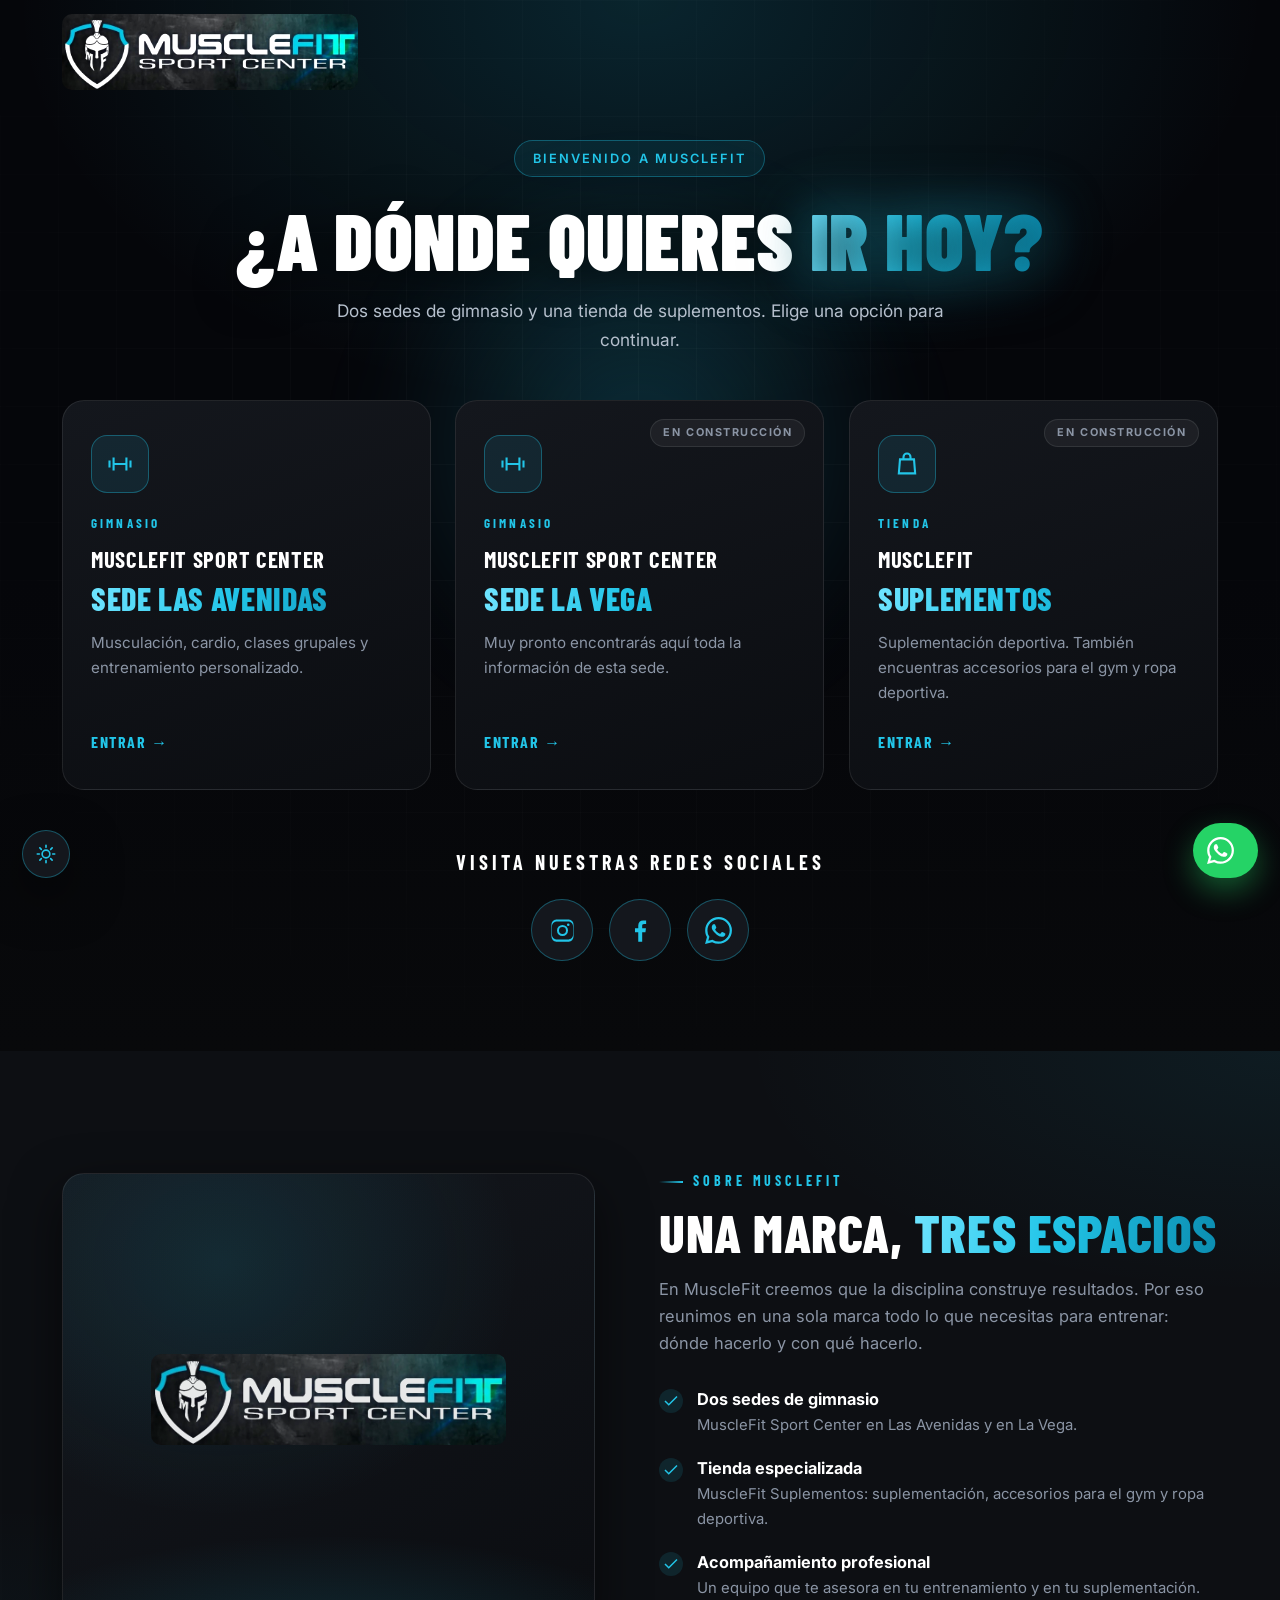
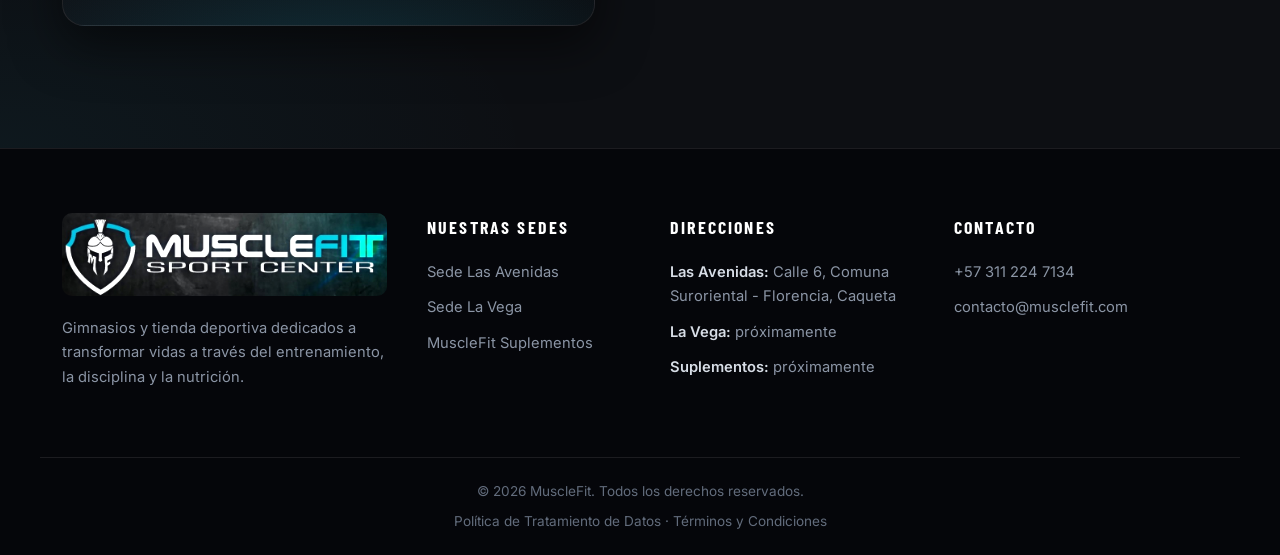
==== commit a0e2fe34: "Convierte el sitio en multipagina con portada de tres opciones - index.html pasa a ser la portada (S" ====
--- a/index.html
+++ b/index.html
@@ -3,641 +3,142 @@
 <head>
   <meta charset="UTF-8" />
   <meta name="viewport" content="width=device-width, initial-scale=1.0" />
-  <title>MuscleFit Sport Center | Gimnasio, Suplementos y Entrenamiento Personalizado</title>
-  <meta name="description" content="MuscleFit Sport Center: gimnasio con musculacion, cardio, clases grupales, entrenamiento personalizado, suplementos deportivos y ropa deportiva." />
+  <title>MuscleFit | Gimnasios y Tienda de Suplementos</title>
+  <meta name="description" content="MuscleFit: dos sedes de gimnasio (Las Avenidas y La Vega) y una tienda de suplementos, accesorios y ropa deportiva. Elige a d&oacute;nde quieres ir." />
   <meta name="theme-color" content="#08090B" />
   <link rel="icon" href="images/Logo.jpg" />
 
   <meta property="og:type" content="website" />
-  <meta property="og:title" content="MuscleFit Sport Center" />
-  <meta property="og:description" content="Forja tu mejor version. Musculacion, cardio, clases grupales, entrenamiento personalizado y tienda de suplementos." />
+  <meta property="og:title" content="MuscleFit" />
+  <meta property="og:description" content="Dos sedes de gimnasio y una tienda de suplementos, accesorios y ropa deportiva." />
   <meta property="og:image" content="images/Logo.jpg" />
 
   <link rel="preconnect" href="https://fonts.googleapis.com" />
   <link rel="preconnect" href="https://fonts.gstatic.com" crossorigin />
   <link href="https://fonts.googleapis.com/css2?family=Barlow+Condensed:wght@600;700;800;900&family=Inter:wght@400;500;600;700&display=swap" rel="stylesheet" />
   <link rel="stylesheet" href="css/styles.css" />
+  <!-- Aplica el modo claro guardado antes de pintar la pagina -->
+  <script>try { if (localStorage.getItem('mf-theme') === 'light') document.documentElement.setAttribute('data-theme', 'light'); } catch (e) {}</script>
 </head>
 <body>
 
 <!-- ==================== HEADER ==================== -->
 <header class="header" id="header">
   <div class="container header__inner">
-    <a href="#inicio" class="brand logo-box">
-      <img src="images/Logo.jpg" alt="MuscleFit Sport Center" class="brand__img" />
+    <a href="index.html" class="brand logo-box">
+      <img src="images/Logo.jpg" alt="MuscleFit" class="brand__img" />
     </a>
-
-    <nav class="nav" id="nav">
-      <ul class="nav__list">
-        <li><a class="nav__link" href="#inicio">Inicio</a></li>
-        <li><a class="nav__link" href="#nosotros">Nosotros</a></li>
-        <li><a class="nav__link" href="#servicios">Servicios</a></li>
-        <li><a class="nav__link" href="#planes">Planes</a></li>
-        <li><a class="nav__link" href="#tienda">Tienda</a></li>
-        <li><a class="nav__link" href="#entrenadores">Entrenadores</a></li>
-        <li><a class="nav__link" href="#ubicacion">Ubicaci&oacute;n</a></li>
-      </ul>
-      <a href="#planes" class="btn btn--primary nav__cta">Inscr&iacute;bete</a>
-    </nav>
-
-    <button class="burger" id="burger" aria-label="Abrir men&uacute;" aria-expanded="false">
-      <span></span><span></span><span></span>
-    </button>
   </div>
 </header>
 
-<!-- ==================== HERO ==================== -->
-<section class="hero" id="inicio">
+<!-- ==================== PORTAL: LAS TRES OPCIONES ==================== -->
+<section class="hero hero--portal" id="inicio">
   <div class="hero__bg">
-    <!-- Coloca una foto del gimnasio en images/hero.jpg y aparecera automaticamente -->
+    <!-- Coloca una foto en images/hero.jpg y aparecera automaticamente -->
     <img src="images/hero.jpg" alt="" onerror="this.remove()" />
   </div>
   <div class="hero__glow"></div>
 
   <div class="container hero__inner">
-    <span class="badge reveal">Tu mejor versi&oacute;n empieza hoy</span>
+    <span class="badge reveal">Bienvenido a MuscleFit</span>
     <h1 class="hero__title reveal">
-      ENTRENA COMO UN<br />
-      <span class="grad">ESPARTANO</span>
+      &iquest;A d&oacute;nde quieres <span class="grad">ir hoy?</span>
     </h1>
     <p class="hero__text reveal">
-      M&aacute;s que un gimnasio: un centro deportivo con equipos de alta gama, entrenadores
-      certificados, asesor&iacute;a nutricional y todo lo que necesitas para transformar tu cuerpo.
+      Dos sedes de gimnasio y una tienda de suplementos. Elige una opci&oacute;n para continuar.
     </p>
-    <div class="hero__actions reveal">
-      <a href="#" class="btn btn--primary btn--lg" data-wa="Hola! Quiero agendar mi *clase de prueba gratis* en MuscleFit Sport Center.">
-        <svg class="ico" viewBox="0 0 24 24" fill="currentColor"><path d="M17.472 14.382c-.297-.149-1.758-.867-2.03-.967-.273-.099-.471-.148-.67.15-.197.297-.767.966-.94 1.164-.173.199-.347.223-.644.075-.297-.15-1.255-.463-2.39-1.475-.883-.788-1.48-1.761-1.653-2.059-.173-.297-.018-.458.13-.606.134-.133.298-.347.446-.52.149-.174.198-.298.298-.497.099-.198.05-.371-.025-.52-.075-.149-.669-1.612-.916-2.207-.242-.579-.487-.5-.669-.51a12.8 12.8 0 0 0-.57-.01c-.198 0-.52.074-.792.372-.272.297-1.04 1.016-1.04 2.479 0 1.462 1.065 2.875 1.213 3.074.149.198 2.096 3.2 5.077 4.487.709.306 1.262.489 1.694.625.712.227 1.36.195 1.871.118.571-.085 1.758-.719 2.006-1.413.248-.694.248-1.289.173-1.413-.074-.124-.272-.198-.57-.347m-5.421 7.403h-.004a9.87 9.87 0 0 1-5.031-1.378l-.361-.214-3.741.982.998-3.648-.235-.374a9.86 9.86 0 0 1-1.51-5.26c.001-5.45 4.436-9.884 9.888-9.884 2.64 0 5.122 1.03 6.988 2.898a9.825 9.825 0 0 1 2.893 6.994c-.003 5.45-4.437 9.884-9.885 9.884m8.413-18.297A11.815 11.815 0 0 0 12.05 0C5.495 0 .16 5.335.157 11.892c0 2.096.547 4.142 1.588 5.945L.057 24l6.305-1.654a11.882 11.882 0 0 0 5.683 1.448h.005c6.554 0 11.89-5.335 11.893-11.893a11.821 11.821 0 0 0-3.48-8.413Z"/></svg>
-        Clase de prueba GRATIS
+
+    <div class="grid grid--3 choices">
+      <!-- Opcion 1: Sede Las Avenidas -->
+      <a href="sede-avenidas.html" class="card choice reveal">
+        <div class="card__ico"><svg viewBox="0 0 24 24" fill="none" stroke="currentColor" stroke-width="1.8"><path d="M6.5 6.5v11M17.5 6.5v11M3 9v6M21 9v6M6.5 12h11"/></svg></div>
+        <span class="choice__kind">Gimnasio</span>
+        <h3>MuscleFit Sport Center</h3>
+        <strong class="choice__sede grad">Sede Las Avenidas</strong>
+        <p>Musculaci&oacute;n, cardio, clases grupales y entrenamiento personalizado.</p>
+        <span class="choice__go">Entrar &rarr;</span>
       </a>
-      <a href="#planes" class="btn btn--ghost btn--lg">Ver planes y precios</a>
+
+      <!-- Opcion 2: Sede La Vega -->
+      <a href="sede-la-vega.html" class="card choice reveal">
+        <span class="choice__tag">En construcci&oacute;n</span>
+        <div class="card__ico"><svg viewBox="0 0 24 24" fill="none" stroke="currentColor" stroke-width="1.8"><path d="M6.5 6.5v11M17.5 6.5v11M3 9v6M21 9v6M6.5 12h11"/></svg></div>
+        <span class="choice__kind">Gimnasio</span>
+        <h3>MuscleFit Sport Center</h3>
+        <strong class="choice__sede grad">Sede La Vega</strong>
+        <p>Muy pronto encontrar&aacute;s aqu&iacute; toda la informaci&oacute;n de esta sede.</p>
+        <span class="choice__go">Entrar &rarr;</span>
+      </a>
+
+      <!-- Opcion 3: MuscleFit Suplementos -->
+      <a href="suplementos.html" class="card choice reveal">
+        <span class="choice__tag">En construcci&oacute;n</span>
+        <div class="card__ico"><svg viewBox="0 0 24 24" fill="none" stroke="currentColor" stroke-width="1.8"><path d="M6 8h12l1 12H5L6 8Z"/><path d="M9 8V6a3 3 0 0 1 6 0v2"/></svg></div>
+        <span class="choice__kind">Tienda</span>
+        <h3>MuscleFit</h3>
+        <strong class="choice__sede grad">Suplementos</strong>
+        <p>Suplementaci&oacute;n deportiva. Tambi&eacute;n encuentras accesorios para el gym y ropa deportiva.</p>
+        <span class="choice__go">Entrar &rarr;</span>
+      </a>
     </div>
 
-    <ul class="stats reveal">
-      <li><strong data-count="850">0</strong><span>Miembros activos</span></li>
-      <li><strong data-count="12">0</strong><span>Entrenadores</span></li>
-      <li><strong data-count="30">0</strong><span>Clases semanales</span></li>
-      <li><strong data-count="6">0</strong><span>A&ntilde;os de experiencia</span></li>
-    </ul>
+    <!-- Redes sociales (las URL se configuran en js/main.js) -->
+    <div class="follow reveal">
+      <p class="follow__title">Visita nuestras redes sociales</p>
+      <div class="socials socials--xl">
+        <a href="#" data-social="instagram" aria-label="Instagram" title="Instagram" target="_blank" rel="noopener">
+          <svg viewBox="0 0 24 24" fill="currentColor"><path d="M12 2.2c3.2 0 3.6 0 4.9.07 1.2.05 1.8.25 2.2.42.6.22 1 .48 1.4.9.4.4.7.8.9 1.4.2.4.4 1 .4 2.2.1 1.3.1 1.7.1 4.9s0 3.6-.1 4.9c0 1.2-.2 1.8-.4 2.2-.2.6-.5 1-.9 1.4-.4.4-.8.7-1.4.9-.4.2-1 .4-2.2.4-1.3.1-1.7.1-4.9.1s-3.6 0-4.9-.1c-1.2 0-1.8-.2-2.2-.4-.6-.2-1-.5-1.4-.9-.4-.4-.7-.8-.9-1.4-.2-.4-.4-1-.4-2.2-.1-1.3-.1-1.7-.1-4.9s0-3.6.1-4.9c0-1.2.2-1.8.4-2.2.2-.6.5-1 .9-1.4.4-.4.8-.7 1.4-.9.4-.2 1-.4 2.2-.4C8.4 2.2 8.8 2.2 12 2.2Zm0 1.8c-3.1 0-3.5 0-4.8.07-1.1.05-1.7.24-2.1.4-.5.2-.9.44-1.3.84-.4.4-.64.8-.84 1.3-.16.4-.35 1-.4 2.1C2.5 9.9 2.5 10.3 2.5 12s0 2.1.06 3.3c.05 1.1.24 1.7.4 2.1.2.5.44.9.84 1.3.4.4.8.64 1.3.84.4.16 1 .35 2.1.4 1.3.06 1.7.06 4.8.06s3.5 0 4.8-.06c1.1-.05 1.7-.24 2.1-.4.5-.2.9-.44 1.3-.84.4-.4.64-.8.84-1.3.16-.4.35-1 .4-2.1.06-1.2.06-1.6.06-3.3s0-2.1-.06-3.3c-.05-1.1-.24-1.7-.4-2.1-.2-.5-.44-.9-.84-1.3-.4-.4-.8-.64-1.3-.84-.4-.16-1-.35-2.1-.4C15.5 4 15.1 4 12 4Zm0 3.1a4.9 4.9 0 1 1 0 9.8 4.9 4.9 0 0 1 0-9.8Zm0 1.8a3.1 3.1 0 1 0 0 6.2 3.1 3.1 0 0 0 0-6.2Zm5.1-3.1a1.15 1.15 0 1 1 0 2.3 1.15 1.15 0 0 1 0-2.3Z"/></svg>
+        </a>
+        <a href="#" data-social="facebook" aria-label="Facebook" title="Facebook" target="_blank" rel="noopener">
+          <svg viewBox="0 0 24 24" fill="currentColor"><path d="M13.5 22v-8.5h2.9l.44-3.4H13.5V7.9c0-1 .27-1.65 1.7-1.65h1.8V3.2c-.31-.04-1.38-.13-2.63-.13-2.6 0-4.37 1.58-4.37 4.5v2.51H7.1v3.4h2.9V22h3.5Z"/></svg>
+        </a>
+        <a href="#" data-social="tiktok" aria-label="TikTok" title="TikTok" target="_blank" rel="noopener">
+          <svg viewBox="0 0 24 24" fill="currentColor"><path d="M16.3 2h-3v13.1a2.6 2.6 0 1 1-2.1-2.55v-3a5.6 5.6 0 1 0 5.1 5.58V8.9a6.9 6.9 0 0 0 4 1.27V7.2a4 4 0 0 1-4-4Z"/></svg>
+        </a>
+        <a href="#" data-wa="Hola! Quiero informacion sobre MuscleFit." aria-label="WhatsApp" title="WhatsApp">
+          <svg viewBox="0 0 24 24" fill="currentColor"><path d="M17.472 14.382c-.297-.149-1.758-.867-2.03-.967-.273-.099-.471-.148-.67.15-.197.297-.767.966-.94 1.164-.173.199-.347.223-.644.075-.297-.15-1.255-.463-2.39-1.475-.883-.788-1.48-1.761-1.653-2.059-.173-.297-.018-.458.13-.606.134-.133.298-.347.446-.52.149-.174.198-.298.298-.497.099-.198.05-.371-.025-.52-.075-.149-.669-1.612-.916-2.207-.242-.579-.487-.5-.669-.51a12.8 12.8 0 0 0-.57-.01c-.198 0-.52.074-.792.372-.272.297-1.04 1.016-1.04 2.479 0 1.462 1.065 2.875 1.213 3.074.149.198 2.096 3.2 5.077 4.487.709.306 1.262.489 1.694.625.712.227 1.36.195 1.871.118.571-.085 1.758-.719 2.006-1.413.248-.694.248-1.289.173-1.413-.074-.124-.272-.198-.57-.347m-5.421 7.403h-.004a9.87 9.87 0 0 1-5.031-1.378l-.361-.214-3.741.982.998-3.648-.235-.374a9.86 9.86 0 0 1-1.51-5.26c.001-5.45 4.436-9.884 9.888-9.884 2.64 0 5.122 1.03 6.988 2.898a9.825 9.825 0 0 1 2.893 6.994c-.003 5.45-4.437 9.884-9.885 9.884m8.413-18.297A11.815 11.815 0 0 0 12.05 0C5.495 0 .16 5.335.157 11.892c0 2.096.547 4.142 1.588 5.945L.057 24l6.305-1.654a11.882 11.882 0 0 0 5.683 1.448h.005c6.554 0 11.89-5.335 11.893-11.893a11.821 11.821 0 0 0-3.48-8.413Z"/></svg>
+        </a>
+      </div>
+    </div>
   </div>
-
-  <a href="#nosotros" class="hero__scroll" aria-label="Bajar"><span></span></a>
 </section>
 
-<!-- ==================== NOSOTROS ==================== -->
-<section class="section" id="nosotros">
+<!-- ==================== SOBRE MUSCLEFIT ==================== -->
+<section class="section section--alt" id="nosotros">
   <div class="container">
     <div class="split">
       <div class="split__media reveal">
         <div class="frame">
-          <img src="images/gimnasio.jpg" alt="Instalaciones MuscleFit" onerror="this.remove()" />
-          <div class="frame__ph"><div class="logo-box logo-box--frame"><img src="images/Logo.jpg" alt="MuscleFit Sport Center" /></div></div>
+          <!-- Coloca una foto en images/marca.jpg y aparecera automaticamente -->
+          <img src="images/marca.jpg" alt="MuscleFit" onerror="this.remove()" />
+          <div class="frame__ph"><div class="logo-box logo-box--frame"><img src="images/Logo.jpg" alt="MuscleFit" /></div></div>
         </div>
       </div>
 
       <div class="split__body">
-        <span class="eyebrow reveal">Qui&eacute;nes somos</span>
-        <h2 class="title reveal">Un espacio hecho para <span class="grad">superarte</span></h2>
+        <span class="eyebrow reveal">Sobre MuscleFit</span>
+        <h2 class="title reveal">Una marca, <span class="grad">tres espacios</span></h2>
         <p class="lead reveal">
-          En MuscleFit Sport Center creemos que la disciplina construye resultados. Por eso
-          combinamos maquinaria de &uacute;ltima generaci&oacute;n, acompa&ntilde;amiento profesional y una
-          comunidad que te empuja a no rendirte nunca.
+          En MuscleFit creemos que la disciplina construye resultados. Por eso reunimos en una
+          sola marca todo lo que necesitas para entrenar: d&oacute;nde hacerlo y con qu&eacute; hacerlo.
         </p>
 
         <ul class="features reveal">
           <li>
             <svg class="ico" viewBox="0 0 24 24" fill="none" stroke="currentColor" stroke-width="2"><path d="M20 6 9 17l-5-5"/></svg>
-            <div><strong>Equipos de alta gama</strong><p>M&aacute;quinas importadas con mantenimiento permanente.</p></div>
+            <div><strong>Dos sedes de gimnasio</strong><p>MuscleFit Sport Center en Las Avenidas y en La Vega.</p></div>
           </li>
           <li>
             <svg class="ico" viewBox="0 0 24 24" fill="none" stroke="currentColor" stroke-width="2"><path d="M20 6 9 17l-5-5"/></svg>
-            <div><strong>Entrenadores certificados</strong><p>Profesionales en ciencias del deporte que corrigen tu t&eacute;cnica.</p></div>
+            <div><strong>Tienda especializada</strong><p>MuscleFit Suplementos: suplementaci&oacute;n, accesorios para el gym y ropa deportiva.</p></div>
           </li>
           <li>
             <svg class="ico" viewBox="0 0 24 24" fill="none" stroke="currentColor" stroke-width="2"><path d="M20 6 9 17l-5-5"/></svg>
-            <div><strong>Plan 100% personalizado</strong><p>Rutina y nutrici&oacute;n seg&uacute;n tu objetivo y tu tiempo.</p></div>
-          </li>
-          <li>
-            <svg class="ico" viewBox="0 0 24 24" fill="none" stroke="currentColor" stroke-width="2"><path d="M20 6 9 17l-5-5"/></svg>
-            <div><strong>Tienda dentro del gym</strong><p>Suplementos originales y ropa deportiva de calidad.</p></div>
+            <div><strong>Acompa&ntilde;amiento profesional</strong><p>Un equipo que te asesora en tu entrenamiento y en tu suplementaci&oacute;n.</p></div>
           </li>
         </ul>
-
-        <a href="#" class="btn btn--primary reveal" data-wa="Hola! Me gustaria conocer mas sobre MuscleFit Sport Center y agendar una visita."><svg class="ico ico--wa" viewBox="0 0 24 24" fill="currentColor" aria-hidden="true"><path d="M17.472 14.382c-.297-.149-1.758-.867-2.03-.967-.273-.099-.471-.148-.67.15-.197.297-.767.966-.94 1.164-.173.199-.347.223-.644.075-.297-.15-1.255-.463-2.39-1.475-.883-.788-1.48-1.761-1.653-2.059-.173-.297-.018-.458.13-.606.134-.133.298-.347.446-.52.149-.174.198-.298.298-.497.099-.198.05-.371-.025-.52-.075-.149-.669-1.612-.916-2.207-.242-.579-.487-.5-.669-.51a12.8 12.8 0 0 0-.57-.01c-.198 0-.52.074-.792.372-.272.297-1.04 1.016-1.04 2.479 0 1.462 1.065 2.875 1.213 3.074.149.198 2.096 3.2 5.077 4.487.709.306 1.262.489 1.694.625.712.227 1.36.195 1.871.118.571-.085 1.758-.719 2.006-1.413.248-.694.248-1.289.173-1.413-.074-.124-.272-.198-.57-.347m-5.421 7.403h-.004a9.87 9.87 0 0 1-5.031-1.378l-.361-.214-3.741.982.998-3.648-.235-.374a9.86 9.86 0 0 1-1.51-5.26c.001-5.45 4.436-9.884 9.888-9.884 2.64 0 5.122 1.03 6.988 2.898a9.825 9.825 0 0 1 2.893 6.994c-.003 5.45-4.437 9.884-9.885 9.884m8.413-18.297A11.815 11.815 0 0 0 12.05 0C5.495 0 .16 5.335.157 11.892c0 2.096.547 4.142 1.588 5.945L.057 24l6.305-1.654a11.882 11.882 0 0 0 5.683 1.448h.005c6.554 0 11.89-5.335 11.893-11.893a11.821 11.821 0 0 0-3.48-8.413Z"/></svg>Agenda una visita</a>
       </div>
     </div>
-  </div>
-</section>
-
-<!-- ==================== SERVICIOS ==================== -->
-<section class="section section--alt" id="servicios">
-  <div class="container">
-    <div class="section__head">
-      <span class="eyebrow reveal">Lo que ofrecemos</span>
-      <h2 class="title reveal">Nuestros <span class="grad">servicios</span></h2>
-      <p class="lead lead--center reveal">Todo lo que necesitas para entrenar bajo un mismo techo.</p>
-    </div>
-
-    <div class="grid grid--3">
-      <article class="card reveal">
-        <div class="card__ico"><svg viewBox="0 0 24 24" fill="none" stroke="currentColor" stroke-width="1.8"><path d="M6.5 6.5v11M17.5 6.5v11M3 9v6M21 9v6M6.5 12h11"/></svg></div>
-        <h3>Musculaci&oacute;n y Pesas</h3>
-        <p>Zona de peso libre, m&aacute;quinas guiadas, mancuernas hasta 50 kg y racks profesionales para cada grupo muscular.</p>
-      </article>
-
-      <article class="card reveal">
-        <div class="card__ico"><svg viewBox="0 0 24 24" fill="none" stroke="currentColor" stroke-width="1.8"><path d="M3 12h4l2.5-7 4 14 2.5-7H21"/></svg></div>
-        <h3>Zona Cardio</h3>
-        <p>Caminadoras, el&iacute;pticas, bicicletas y escaladoras con monitoreo de frecuencia card&iacute;aca y pantallas individuales.</p>
-      </article>
-
-      <article class="card reveal">
-        <div class="card__ico"><svg viewBox="0 0 24 24" fill="none" stroke="currentColor" stroke-width="1.8"><circle cx="9" cy="7" r="3"/><circle cx="17" cy="8" r="2.4"/><path d="M2.5 20c0-3.3 2.9-5.5 6.5-5.5s6.5 2.2 6.5 5.5M16 14.8c3.1.3 5.5 2.3 5.5 5.2"/></svg></div>
-        <h3>Clases Grupales</h3>
-        <p>Spinning, GAP, rumba fitness, TRX y stretching. M&aacute;s de 30 clases semanales incluidas en tu plan.</p>
-      </article>
-
-      <article class="card reveal">
-        <div class="card__ico"><svg viewBox="0 0 24 24" fill="none" stroke="currentColor" stroke-width="1.8"><path d="M12 3v3M12 18v3M4.2 7.5l2.6 1.5M17.2 15l2.6 1.5M4.2 16.5l2.6-1.5M17.2 9l2.6-1.5"/><circle cx="12" cy="12" r="3.2"/></svg></div>
-        <h3>Entrenamiento Funcional</h3>
-        <p>Circuitos de alta intensidad, cuerdas, kettlebells, cajones y sled para ganar potencia, fuerza y resistencia.</p>
-      </article>
-
-      <article class="card reveal">
-        <div class="card__ico"><svg viewBox="0 0 24 24" fill="none" stroke="currentColor" stroke-width="1.8"><circle cx="12" cy="7.5" r="3.5"/><path d="M4.5 20.5c0-4.1 3.4-6.5 7.5-6.5s7.5 2.4 7.5 6.5"/></svg></div>
-        <h3>Entrenamiento Personalizado</h3>
-        <p>Un coach exclusivo para ti: evaluaci&oacute;n f&iacute;sica, rutina a medida y seguimiento semanal de tus resultados.</p>
-      </article>
-
-      <article class="card reveal">
-        <div class="card__ico"><svg viewBox="0 0 24 24" fill="none" stroke="currentColor" stroke-width="1.8"><path d="M7 3h10l-1 7.5a4 4 0 0 1-8 0L7 3ZM9 21h6M12 14.5V21"/></svg></div>
-        <h3>Asesor&iacute;a Nutricional</h3>
-        <p>Plan de alimentaci&oacute;n seg&uacute;n tu objetivo, control de medidas y recomendaci&oacute;n de suplementaci&oacute;n adecuada.</p>
-      </article>
-    </div>
-  </div>
-</section>
-
-<!-- ==================== PLANES ==================== -->
-<section class="section" id="planes">
-  <div class="container">
-    <div class="section__head">
-      <span class="eyebrow reveal">Membres&iacute;as</span>
-      <h2 class="title reveal">Elige tu <span class="grad">plan</span></h2>
-      <p class="lead lead--center reveal">Sin matr&iacute;cula y sin permanencia m&iacute;nima. Empieza cuando quieras.</p>
-    </div>
-
-    <div class="grid grid--3 plans">
-      <article class="plan reveal">
-        <h3 class="plan__name">B&aacute;sico</h3>
-        <p class="plan__desc">Para quienes arrancan a su ritmo.</p>
-        <div class="plan__price"><span class="cur">$</span><strong>79.000</strong><span class="per">/mes</span></div>
-        <ul class="plan__list">
-          <li>Acceso a zona de pesas y cardio</li>
-          <li>Horario completo</li>
-          <li>Rutina inicial de bienvenida</li>
-          <li>Casillero disponible</li>
-          <li class="off">Clases grupales</li>
-          <li class="off">Asesor&iacute;a nutricional</li>
-        </ul>
-        <a href="#" class="btn btn--ghost btn--full" data-wa="Hola! Estoy interesado en el *Plan Basico* de MuscleFit Sport Center. Me das mas informacion?"><svg class="ico ico--wa" viewBox="0 0 24 24" fill="currentColor" aria-hidden="true"><path d="M17.472 14.382c-.297-.149-1.758-.867-2.03-.967-.273-.099-.471-.148-.67.15-.197.297-.767.966-.94 1.164-.173.199-.347.223-.644.075-.297-.15-1.255-.463-2.39-1.475-.883-.788-1.48-1.761-1.653-2.059-.173-.297-.018-.458.13-.606.134-.133.298-.347.446-.52.149-.174.198-.298.298-.497.099-.198.05-.371-.025-.52-.075-.149-.669-1.612-.916-2.207-.242-.579-.487-.5-.669-.51a12.8 12.8 0 0 0-.57-.01c-.198 0-.52.074-.792.372-.272.297-1.04 1.016-1.04 2.479 0 1.462 1.065 2.875 1.213 3.074.149.198 2.096 3.2 5.077 4.487.709.306 1.262.489 1.694.625.712.227 1.36.195 1.871.118.571-.085 1.758-.719 2.006-1.413.248-.694.248-1.289.173-1.413-.074-.124-.272-.198-.57-.347m-5.421 7.403h-.004a9.87 9.87 0 0 1-5.031-1.378l-.361-.214-3.741.982.998-3.648-.235-.374a9.86 9.86 0 0 1-1.51-5.26c.001-5.45 4.436-9.884 9.888-9.884 2.64 0 5.122 1.03 6.988 2.898a9.825 9.825 0 0 1 2.893 6.994c-.003 5.45-4.437 9.884-9.885 9.884m8.413-18.297A11.815 11.815 0 0 0 12.05 0C5.495 0 .16 5.335.157 11.892c0 2.096.547 4.142 1.588 5.945L.057 24l6.305-1.654a11.882 11.882 0 0 0 5.683 1.448h.005c6.554 0 11.89-5.335 11.893-11.893a11.821 11.821 0 0 0-3.48-8.413Z"/></svg>Quiero este plan</a>
-      </article>
-
-      <article class="plan plan--featured reveal">
-        <span class="plan__tag">M&aacute;s popular</span>
-        <h3 class="plan__name">Premium</h3>
-        <p class="plan__desc">El equilibrio perfecto entre precio y beneficios.</p>
-        <div class="plan__price"><span class="cur">$</span><strong>119.000</strong><span class="per">/mes</span></div>
-        <ul class="plan__list">
-          <li>Todo lo del plan B&aacute;sico</li>
-          <li>Clases grupales ilimitadas</li>
-          <li>Valoraci&oacute;n f&iacute;sica mensual</li>
-          <li>Rutina personalizada</li>
-          <li>10% de descuento en tienda</li>
-          <li class="off">Coach exclusivo</li>
-        </ul>
-        <a href="#" class="btn btn--primary btn--full" data-wa="Hola! Estoy interesado en el *Plan Premium* de MuscleFit Sport Center. Me das mas informacion?"><svg class="ico ico--wa" viewBox="0 0 24 24" fill="currentColor" aria-hidden="true"><path d="M17.472 14.382c-.297-.149-1.758-.867-2.03-.967-.273-.099-.471-.148-.67.15-.197.297-.767.966-.94 1.164-.173.199-.347.223-.644.075-.297-.15-1.255-.463-2.39-1.475-.883-.788-1.48-1.761-1.653-2.059-.173-.297-.018-.458.13-.606.134-.133.298-.347.446-.52.149-.174.198-.298.298-.497.099-.198.05-.371-.025-.52-.075-.149-.669-1.612-.916-2.207-.242-.579-.487-.5-.669-.51a12.8 12.8 0 0 0-.57-.01c-.198 0-.52.074-.792.372-.272.297-1.04 1.016-1.04 2.479 0 1.462 1.065 2.875 1.213 3.074.149.198 2.096 3.2 5.077 4.487.709.306 1.262.489 1.694.625.712.227 1.36.195 1.871.118.571-.085 1.758-.719 2.006-1.413.248-.694.248-1.289.173-1.413-.074-.124-.272-.198-.57-.347m-5.421 7.403h-.004a9.87 9.87 0 0 1-5.031-1.378l-.361-.214-3.741.982.998-3.648-.235-.374a9.86 9.86 0 0 1-1.51-5.26c.001-5.45 4.436-9.884 9.888-9.884 2.64 0 5.122 1.03 6.988 2.898a9.825 9.825 0 0 1 2.893 6.994c-.003 5.45-4.437 9.884-9.885 9.884m8.413-18.297A11.815 11.815 0 0 0 12.05 0C5.495 0 .16 5.335.157 11.892c0 2.096.547 4.142 1.588 5.945L.057 24l6.305-1.654a11.882 11.882 0 0 0 5.683 1.448h.005c6.554 0 11.89-5.335 11.893-11.893a11.821 11.821 0 0 0-3.48-8.413Z"/></svg>Quiero este plan</a>
-      </article>
-
-      <article class="plan reveal">
-        <h3 class="plan__name">Elite</h3>
-        <p class="plan__desc">Resultados acelerados con acompa&ntilde;amiento total.</p>
-        <div class="plan__price"><span class="cur">$</span><strong>199.000</strong><span class="per">/mes</span></div>
-        <ul class="plan__list">
-          <li>Todo lo del plan Premium</li>
-          <li>8 sesiones con coach exclusivo</li>
-          <li>Plan nutricional completo</li>
-          <li>Seguimiento por WhatsApp</li>
-          <li>15% de descuento en tienda</li>
-          <li>Invitado gratis 1 vez al mes</li>
-        </ul>
-        <a href="#" class="btn btn--ghost btn--full" data-wa="Hola! Estoy interesado en el *Plan Elite* de MuscleFit Sport Center. Me das mas informacion?"><svg class="ico ico--wa" viewBox="0 0 24 24" fill="currentColor" aria-hidden="true"><path d="M17.472 14.382c-.297-.149-1.758-.867-2.03-.967-.273-.099-.471-.148-.67.15-.197.297-.767.966-.94 1.164-.173.199-.347.223-.644.075-.297-.15-1.255-.463-2.39-1.475-.883-.788-1.48-1.761-1.653-2.059-.173-.297-.018-.458.13-.606.134-.133.298-.347.446-.52.149-.174.198-.298.298-.497.099-.198.05-.371-.025-.52-.075-.149-.669-1.612-.916-2.207-.242-.579-.487-.5-.669-.51a12.8 12.8 0 0 0-.57-.01c-.198 0-.52.074-.792.372-.272.297-1.04 1.016-1.04 2.479 0 1.462 1.065 2.875 1.213 3.074.149.198 2.096 3.2 5.077 4.487.709.306 1.262.489 1.694.625.712.227 1.36.195 1.871.118.571-.085 1.758-.719 2.006-1.413.248-.694.248-1.289.173-1.413-.074-.124-.272-.198-.57-.347m-5.421 7.403h-.004a9.87 9.87 0 0 1-5.031-1.378l-.361-.214-3.741.982.998-3.648-.235-.374a9.86 9.86 0 0 1-1.51-5.26c.001-5.45 4.436-9.884 9.888-9.884 2.64 0 5.122 1.03 6.988 2.898a9.825 9.825 0 0 1 2.893 6.994c-.003 5.45-4.437 9.884-9.885 9.884m8.413-18.297A11.815 11.815 0 0 0 12.05 0C5.495 0 .16 5.335.157 11.892c0 2.096.547 4.142 1.588 5.945L.057 24l6.305-1.654a11.882 11.882 0 0 0 5.683 1.448h.005c6.554 0 11.89-5.335 11.893-11.893a11.821 11.821 0 0 0-3.48-8.413Z"/></svg>Quiero este plan</a>
-      </article>
-    </div>
-
-    <div class="strip reveal">
-      <div class="strip__item"><strong>D&iacute;a</strong><span>$10.000</span></div>
-      <div class="strip__item"><strong>Semana</strong><span>$35.000</span></div>
-      <div class="strip__item"><strong>Quincena</strong><span>$50.000</span></div>
-      <div class="strip__item"><strong>Trimestre</strong><span>$299.000</span></div>
-      <div class="strip__item"><strong>Anual</strong><span>$899.000</span></div>
-      <a href="#" class="strip__cta" data-wa="Hola! Quiero informacion sobre los planes por dia, semana, quincena o anualidad."><svg class="ico ico--wa" viewBox="0 0 24 24" fill="currentColor" aria-hidden="true"><path d="M17.472 14.382c-.297-.149-1.758-.867-2.03-.967-.273-.099-.471-.148-.67.15-.197.297-.767.966-.94 1.164-.173.199-.347.223-.644.075-.297-.15-1.255-.463-2.39-1.475-.883-.788-1.48-1.761-1.653-2.059-.173-.297-.018-.458.13-.606.134-.133.298-.347.446-.52.149-.174.198-.298.298-.497.099-.198.05-.371-.025-.52-.075-.149-.669-1.612-.916-2.207-.242-.579-.487-.5-.669-.51a12.8 12.8 0 0 0-.57-.01c-.198 0-.52.074-.792.372-.272.297-1.04 1.016-1.04 2.479 0 1.462 1.065 2.875 1.213 3.074.149.198 2.096 3.2 5.077 4.487.709.306 1.262.489 1.694.625.712.227 1.36.195 1.871.118.571-.085 1.758-.719 2.006-1.413.248-.694.248-1.289.173-1.413-.074-.124-.272-.198-.57-.347m-5.421 7.403h-.004a9.87 9.87 0 0 1-5.031-1.378l-.361-.214-3.741.982.998-3.648-.235-.374a9.86 9.86 0 0 1-1.51-5.26c.001-5.45 4.436-9.884 9.888-9.884 2.64 0 5.122 1.03 6.988 2.898a9.825 9.825 0 0 1 2.893 6.994c-.003 5.45-4.437 9.884-9.885 9.884m8.413-18.297A11.815 11.815 0 0 0 12.05 0C5.495 0 .16 5.335.157 11.892c0 2.096.547 4.142 1.588 5.945L.057 24l6.305-1.654a11.882 11.882 0 0 0 5.683 1.448h.005c6.554 0 11.89-5.335 11.893-11.893a11.821 11.821 0 0 0-3.48-8.413Z"/></svg>Consultar &rarr;</a>
-    </div>
-  </div>
-</section>
-
-<!-- ==================== ENTRENAMIENTO PERSONALIZADO ==================== -->
-<section class="section section--alt" id="personalizado">
-  <div class="container">
-    <div class="split split--reverse">
-      <div class="split__media reveal">
-        <div class="frame">
-          <img src="images/personalizado.jpg" alt="Entrenamiento personalizado" onerror="this.remove()" />
-          <div class="frame__ph"><svg viewBox="0 0 24 24" fill="none" stroke="currentColor" stroke-width="1.2"><circle cx="12" cy="7.5" r="3.5"/><path d="M4.5 20.5c0-4.1 3.4-6.5 7.5-6.5s7.5 2.4 7.5 6.5"/></svg></div>
-        </div>
-      </div>
-
-      <div class="split__body">
-        <span class="eyebrow reveal">Uno a uno</span>
-        <h2 class="title reveal">Entrenamiento <span class="grad">personalizado</span></h2>
-        <p class="lead reveal">
-          Si buscas resultados r&aacute;pidos y seguros, un coach exclusivo dise&ntilde;a tu proceso
-          completo: desde la evaluaci&oacute;n inicial hasta el ajuste semanal de cargas.
-        </p>
-
-        <ol class="steps reveal">
-          <li><span>01</span><div><strong>Valoraci&oacute;n f&iacute;sica</strong><p>Medidas, composici&oacute;n corporal, movilidad y antecedentes.</p></div></li>
-          <li><span>02</span><div><strong>Dise&ntilde;o del plan</strong><p>Rutina y alimentaci&oacute;n seg&uacute;n tu objetivo y disponibilidad.</p></div></li>
-          <li><span>03</span><div><strong>Entrenamiento guiado</strong><p>Cada sesi&oacute;n acompa&ntilde;ada, corrigiendo t&eacute;cnica y ritmo.</p></div></li>
-          <li><span>04</span><div><strong>Seguimiento y ajuste</strong><p>Control de progreso y cambios de carga cada semana.</p></div></li>
-        </ol>
-
-        <a href="#" class="btn btn--primary reveal" data-wa="Hola! Quiero informacion sobre el *entrenamiento personalizado* con coach exclusivo."><svg class="ico ico--wa" viewBox="0 0 24 24" fill="currentColor" aria-hidden="true"><path d="M17.472 14.382c-.297-.149-1.758-.867-2.03-.967-.273-.099-.471-.148-.67.15-.197.297-.767.966-.94 1.164-.173.199-.347.223-.644.075-.297-.15-1.255-.463-2.39-1.475-.883-.788-1.48-1.761-1.653-2.059-.173-.297-.018-.458.13-.606.134-.133.298-.347.446-.52.149-.174.198-.298.298-.497.099-.198.05-.371-.025-.52-.075-.149-.669-1.612-.916-2.207-.242-.579-.487-.5-.669-.51a12.8 12.8 0 0 0-.57-.01c-.198 0-.52.074-.792.372-.272.297-1.04 1.016-1.04 2.479 0 1.462 1.065 2.875 1.213 3.074.149.198 2.096 3.2 5.077 4.487.709.306 1.262.489 1.694.625.712.227 1.36.195 1.871.118.571-.085 1.758-.719 2.006-1.413.248-.694.248-1.289.173-1.413-.074-.124-.272-.198-.57-.347m-5.421 7.403h-.004a9.87 9.87 0 0 1-5.031-1.378l-.361-.214-3.741.982.998-3.648-.235-.374a9.86 9.86 0 0 1-1.51-5.26c.001-5.45 4.436-9.884 9.888-9.884 2.64 0 5.122 1.03 6.988 2.898a9.825 9.825 0 0 1 2.893 6.994c-.003 5.45-4.437 9.884-9.885 9.884m8.413-18.297A11.815 11.815 0 0 0 12.05 0C5.495 0 .16 5.335.157 11.892c0 2.096.547 4.142 1.588 5.945L.057 24l6.305-1.654a11.882 11.882 0 0 0 5.683 1.448h.005c6.554 0 11.89-5.335 11.893-11.893a11.821 11.821 0 0 0-3.48-8.413Z"/></svg>Habla con un coach</a>
-      </div>
-    </div>
-  </div>
-</section>
-
-<!-- ==================== TIENDA ==================== -->
-<section class="section" id="tienda">
-  <div class="container">
-    <div class="section__head">
-      <span class="eyebrow reveal">Tienda</span>
-      <h2 class="title reveal">Suplementos y <span class="grad">ropa deportiva</span></h2>
-      <p class="lead lead--center reveal">Productos 100% originales. Pide por WhatsApp y recoge en el gimnasio o te lo enviamos.</p>
-    </div>
-
-    <div class="tabs reveal" role="tablist">
-      <button class="tab is-active" data-tab="suplementos" role="tab">Suplementos</button>
-      <button class="tab" data-tab="ropa" role="tab">Ropa deportiva</button>
-      <button class="tab" data-tab="accesorios" role="tab">Accesorios</button>
-    </div>
-
-    <div class="grid grid--4 tab-panel is-active" data-panel="suplementos">
-      <article class="product reveal">
-        <div class="product__img">
-          <img src="images/productos/proteina.jpg" alt="Prote&iacute;na Whey" onerror="this.remove()" />
-          <span class="product__ph">SUPLEMENTO</span>
-          <span class="product__badge">M&aacute;s vendido</span>
-        </div>
-        <div class="product__body">
-          <h3>Prote&iacute;na Whey 5 Lb</h3>
-          <p>24 g de prote&iacute;na por scoop. Ideal para ganancia de masa muscular y recuperaci&oacute;n.</p>
-          <div class="product__foot">
-            <span class="product__price">$210.000</span>
-            <button class="btn btn--sm btn--primary" data-wa="Hola! Quiero pedir: *Proteina Whey 5 Lb* ($210.000). Esta disponible?"><svg class="ico ico--wa" viewBox="0 0 24 24" fill="currentColor" aria-hidden="true"><path d="M17.472 14.382c-.297-.149-1.758-.867-2.03-.967-.273-.099-.471-.148-.67.15-.197.297-.767.966-.94 1.164-.173.199-.347.223-.644.075-.297-.15-1.255-.463-2.39-1.475-.883-.788-1.48-1.761-1.653-2.059-.173-.297-.018-.458.13-.606.134-.133.298-.347.446-.52.149-.174.198-.298.298-.497.099-.198.05-.371-.025-.52-.075-.149-.669-1.612-.916-2.207-.242-.579-.487-.5-.669-.51a12.8 12.8 0 0 0-.57-.01c-.198 0-.52.074-.792.372-.272.297-1.04 1.016-1.04 2.479 0 1.462 1.065 2.875 1.213 3.074.149.198 2.096 3.2 5.077 4.487.709.306 1.262.489 1.694.625.712.227 1.36.195 1.871.118.571-.085 1.758-.719 2.006-1.413.248-.694.248-1.289.173-1.413-.074-.124-.272-.198-.57-.347m-5.421 7.403h-.004a9.87 9.87 0 0 1-5.031-1.378l-.361-.214-3.741.982.998-3.648-.235-.374a9.86 9.86 0 0 1-1.51-5.26c.001-5.45 4.436-9.884 9.888-9.884 2.64 0 5.122 1.03 6.988 2.898a9.825 9.825 0 0 1 2.893 6.994c-.003 5.45-4.437 9.884-9.885 9.884m8.413-18.297A11.815 11.815 0 0 0 12.05 0C5.495 0 .16 5.335.157 11.892c0 2.096.547 4.142 1.588 5.945L.057 24l6.305-1.654a11.882 11.882 0 0 0 5.683 1.448h.005c6.554 0 11.89-5.335 11.893-11.893a11.821 11.821 0 0 0-3.48-8.413Z"/></svg>Pedir</button>
-          </div>
-        </div>
-      </article>
-
-      <article class="product reveal">
-        <div class="product__img">
-          <img src="images/productos/creatina.jpg" alt="Creatina" onerror="this.remove()" />
-          <span class="product__ph">SUPLEMENTO</span>
-        </div>
-        <div class="product__body">
-          <h3>Creatina Monohidratada 300 g</h3>
-          <p>Micronizada. Aumenta fuerza, potencia y volumen muscular.</p>
-          <div class="product__foot">
-            <span class="product__price">$95.000</span>
-            <button class="btn btn--sm btn--primary" data-wa="Hola! Quiero pedir: *Creatina Monohidratada 300 g* ($95.000). Esta disponible?"><svg class="ico ico--wa" viewBox="0 0 24 24" fill="currentColor" aria-hidden="true"><path d="M17.472 14.382c-.297-.149-1.758-.867-2.03-.967-.273-.099-.471-.148-.67.15-.197.297-.767.966-.94 1.164-.173.199-.347.223-.644.075-.297-.15-1.255-.463-2.39-1.475-.883-.788-1.48-1.761-1.653-2.059-.173-.297-.018-.458.13-.606.134-.133.298-.347.446-.52.149-.174.198-.298.298-.497.099-.198.05-.371-.025-.52-.075-.149-.669-1.612-.916-2.207-.242-.579-.487-.5-.669-.51a12.8 12.8 0 0 0-.57-.01c-.198 0-.52.074-.792.372-.272.297-1.04 1.016-1.04 2.479 0 1.462 1.065 2.875 1.213 3.074.149.198 2.096 3.2 5.077 4.487.709.306 1.262.489 1.694.625.712.227 1.36.195 1.871.118.571-.085 1.758-.719 2.006-1.413.248-.694.248-1.289.173-1.413-.074-.124-.272-.198-.57-.347m-5.421 7.403h-.004a9.87 9.87 0 0 1-5.031-1.378l-.361-.214-3.741.982.998-3.648-.235-.374a9.86 9.86 0 0 1-1.51-5.26c.001-5.45 4.436-9.884 9.888-9.884 2.64 0 5.122 1.03 6.988 2.898a9.825 9.825 0 0 1 2.893 6.994c-.003 5.45-4.437 9.884-9.885 9.884m8.413-18.297A11.815 11.815 0 0 0 12.05 0C5.495 0 .16 5.335.157 11.892c0 2.096.547 4.142 1.588 5.945L.057 24l6.305-1.654a11.882 11.882 0 0 0 5.683 1.448h.005c6.554 0 11.89-5.335 11.893-11.893a11.821 11.821 0 0 0-3.48-8.413Z"/></svg>Pedir</button>
-          </div>
-        </div>
-      </article>
-
-      <article class="product reveal">
-        <div class="product__img">
-          <img src="images/productos/preentreno.jpg" alt="Pre-entreno" onerror="this.remove()" />
-          <span class="product__ph">SUPLEMENTO</span>
-        </div>
-        <div class="product__body">
-          <h3>Pre-entreno 30 Servicios</h3>
-          <p>Energ&iacute;a, foco y bombeo muscular para entrenamientos de alta intensidad.</p>
-          <div class="product__foot">
-            <span class="product__price">$120.000</span>
-            <button class="btn btn--sm btn--primary" data-wa="Hola! Quiero pedir: *Pre-entreno 30 servicios* ($120.000). Esta disponible?"><svg class="ico ico--wa" viewBox="0 0 24 24" fill="currentColor" aria-hidden="true"><path d="M17.472 14.382c-.297-.149-1.758-.867-2.03-.967-.273-.099-.471-.148-.67.15-.197.297-.767.966-.94 1.164-.173.199-.347.223-.644.075-.297-.15-1.255-.463-2.39-1.475-.883-.788-1.48-1.761-1.653-2.059-.173-.297-.018-.458.13-.606.134-.133.298-.347.446-.52.149-.174.198-.298.298-.497.099-.198.05-.371-.025-.52-.075-.149-.669-1.612-.916-2.207-.242-.579-.487-.5-.669-.51a12.8 12.8 0 0 0-.57-.01c-.198 0-.52.074-.792.372-.272.297-1.04 1.016-1.04 2.479 0 1.462 1.065 2.875 1.213 3.074.149.198 2.096 3.2 5.077 4.487.709.306 1.262.489 1.694.625.712.227 1.36.195 1.871.118.571-.085 1.758-.719 2.006-1.413.248-.694.248-1.289.173-1.413-.074-.124-.272-.198-.57-.347m-5.421 7.403h-.004a9.87 9.87 0 0 1-5.031-1.378l-.361-.214-3.741.982.998-3.648-.235-.374a9.86 9.86 0 0 1-1.51-5.26c.001-5.45 4.436-9.884 9.888-9.884 2.64 0 5.122 1.03 6.988 2.898a9.825 9.825 0 0 1 2.893 6.994c-.003 5.45-4.437 9.884-9.885 9.884m8.413-18.297A11.815 11.815 0 0 0 12.05 0C5.495 0 .16 5.335.157 11.892c0 2.096.547 4.142 1.588 5.945L.057 24l6.305-1.654a11.882 11.882 0 0 0 5.683 1.448h.005c6.554 0 11.89-5.335 11.893-11.893a11.821 11.821 0 0 0-3.48-8.413Z"/></svg>Pedir</button>
-          </div>
-        </div>
-      </article>
-
-      <article class="product reveal">
-        <div class="product__img">
-          <img src="images/productos/bcaa.jpg" alt="BCAA" onerror="this.remove()" />
-          <span class="product__ph">SUPLEMENTO</span>
-        </div>
-        <div class="product__body">
-          <h3>BCAA + Glutamina</h3>
-          <p>Amino&aacute;cidos esenciales que reducen el catabolismo y mejoran la recuperaci&oacute;n.</p>
-          <div class="product__foot">
-            <span class="product__price">$85.000</span>
-            <button class="btn btn--sm btn--primary" data-wa="Hola! Quiero pedir: *BCAA + Glutamina* ($85.000). Esta disponible?"><svg class="ico ico--wa" viewBox="0 0 24 24" fill="currentColor" aria-hidden="true"><path d="M17.472 14.382c-.297-.149-1.758-.867-2.03-.967-.273-.099-.471-.148-.67.15-.197.297-.767.966-.94 1.164-.173.199-.347.223-.644.075-.297-.15-1.255-.463-2.39-1.475-.883-.788-1.48-1.761-1.653-2.059-.173-.297-.018-.458.13-.606.134-.133.298-.347.446-.52.149-.174.198-.298.298-.497.099-.198.05-.371-.025-.52-.075-.149-.669-1.612-.916-2.207-.242-.579-.487-.5-.669-.51a12.8 12.8 0 0 0-.57-.01c-.198 0-.52.074-.792.372-.272.297-1.04 1.016-1.04 2.479 0 1.462 1.065 2.875 1.213 3.074.149.198 2.096 3.2 5.077 4.487.709.306 1.262.489 1.694.625.712.227 1.36.195 1.871.118.571-.085 1.758-.719 2.006-1.413.248-.694.248-1.289.173-1.413-.074-.124-.272-.198-.57-.347m-5.421 7.403h-.004a9.87 9.87 0 0 1-5.031-1.378l-.361-.214-3.741.982.998-3.648-.235-.374a9.86 9.86 0 0 1-1.51-5.26c.001-5.45 4.436-9.884 9.888-9.884 2.64 0 5.122 1.03 6.988 2.898a9.825 9.825 0 0 1 2.893 6.994c-.003 5.45-4.437 9.884-9.885 9.884m8.413-18.297A11.815 11.815 0 0 0 12.05 0C5.495 0 .16 5.335.157 11.892c0 2.096.547 4.142 1.588 5.945L.057 24l6.305-1.654a11.882 11.882 0 0 0 5.683 1.448h.005c6.554 0 11.89-5.335 11.893-11.893a11.821 11.821 0 0 0-3.48-8.413Z"/></svg>Pedir</button>
-          </div>
-        </div>
-      </article>
-    </div>
-
-    <div class="grid grid--4 tab-panel" data-panel="ropa">
-      <article class="product reveal">
-        <div class="product__img">
-          <img src="images/productos/camiseta.jpg" alt="Camiseta deportiva" onerror="this.remove()" />
-          <span class="product__ph">ROPA</span>
-          <span class="product__badge">Nuevo</span>
-        </div>
-        <div class="product__body">
-          <h3>Camiseta Dry-Fit MuscleFit</h3>
-          <p>Tela transpirable de secado r&aacute;pido. Tallas S a XXL.</p>
-          <div class="product__foot">
-            <span class="product__price">$65.000</span>
-            <button class="btn btn--sm btn--primary" data-wa="Hola! Quiero pedir: *Camiseta Dry-Fit MuscleFit* ($65.000). Que tallas y colores tienen?"><svg class="ico ico--wa" viewBox="0 0 24 24" fill="currentColor" aria-hidden="true"><path d="M17.472 14.382c-.297-.149-1.758-.867-2.03-.967-.273-.099-.471-.148-.67.15-.197.297-.767.966-.94 1.164-.173.199-.347.223-.644.075-.297-.15-1.255-.463-2.39-1.475-.883-.788-1.48-1.761-1.653-2.059-.173-.297-.018-.458.13-.606.134-.133.298-.347.446-.52.149-.174.198-.298.298-.497.099-.198.05-.371-.025-.52-.075-.149-.669-1.612-.916-2.207-.242-.579-.487-.5-.669-.51a12.8 12.8 0 0 0-.57-.01c-.198 0-.52.074-.792.372-.272.297-1.04 1.016-1.04 2.479 0 1.462 1.065 2.875 1.213 3.074.149.198 2.096 3.2 5.077 4.487.709.306 1.262.489 1.694.625.712.227 1.36.195 1.871.118.571-.085 1.758-.719 2.006-1.413.248-.694.248-1.289.173-1.413-.074-.124-.272-.198-.57-.347m-5.421 7.403h-.004a9.87 9.87 0 0 1-5.031-1.378l-.361-.214-3.741.982.998-3.648-.235-.374a9.86 9.86 0 0 1-1.51-5.26c.001-5.45 4.436-9.884 9.888-9.884 2.64 0 5.122 1.03 6.988 2.898a9.825 9.825 0 0 1 2.893 6.994c-.003 5.45-4.437 9.884-9.885 9.884m8.413-18.297A11.815 11.815 0 0 0 12.05 0C5.495 0 .16 5.335.157 11.892c0 2.096.547 4.142 1.588 5.945L.057 24l6.305-1.654a11.882 11.882 0 0 0 5.683 1.448h.005c6.554 0 11.89-5.335 11.893-11.893a11.821 11.821 0 0 0-3.48-8.413Z"/></svg>Pedir</button>
-          </div>
-        </div>
-      </article>
-
-      <article class="product reveal">
-        <div class="product__img">
-          <img src="images/productos/leggins.jpg" alt="Leggins deportivos" onerror="this.remove()" />
-          <span class="product__ph">ROPA</span>
-        </div>
-        <div class="product__body">
-          <h3>Leggins Push-Up</h3>
-          <p>Alta compresi&oacute;n, tiro alto y tela opaca. No transparenta.</p>
-          <div class="product__foot">
-            <span class="product__price">$89.000</span>
-            <button class="btn btn--sm btn--primary" data-wa="Hola! Quiero pedir: *Leggins Push-Up* ($89.000). Que tallas y colores tienen?"><svg class="ico ico--wa" viewBox="0 0 24 24" fill="currentColor" aria-hidden="true"><path d="M17.472 14.382c-.297-.149-1.758-.867-2.03-.967-.273-.099-.471-.148-.67.15-.197.297-.767.966-.94 1.164-.173.199-.347.223-.644.075-.297-.15-1.255-.463-2.39-1.475-.883-.788-1.48-1.761-1.653-2.059-.173-.297-.018-.458.13-.606.134-.133.298-.347.446-.52.149-.174.198-.298.298-.497.099-.198.05-.371-.025-.52-.075-.149-.669-1.612-.916-2.207-.242-.579-.487-.5-.669-.51a12.8 12.8 0 0 0-.57-.01c-.198 0-.52.074-.792.372-.272.297-1.04 1.016-1.04 2.479 0 1.462 1.065 2.875 1.213 3.074.149.198 2.096 3.2 5.077 4.487.709.306 1.262.489 1.694.625.712.227 1.36.195 1.871.118.571-.085 1.758-.719 2.006-1.413.248-.694.248-1.289.173-1.413-.074-.124-.272-.198-.57-.347m-5.421 7.403h-.004a9.87 9.87 0 0 1-5.031-1.378l-.361-.214-3.741.982.998-3.648-.235-.374a9.86 9.86 0 0 1-1.51-5.26c.001-5.45 4.436-9.884 9.888-9.884 2.64 0 5.122 1.03 6.988 2.898a9.825 9.825 0 0 1 2.893 6.994c-.003 5.45-4.437 9.884-9.885 9.884m8.413-18.297A11.815 11.815 0 0 0 12.05 0C5.495 0 .16 5.335.157 11.892c0 2.096.547 4.142 1.588 5.945L.057 24l6.305-1.654a11.882 11.882 0 0 0 5.683 1.448h.005c6.554 0 11.89-5.335 11.893-11.893a11.821 11.821 0 0 0-3.48-8.413Z"/></svg>Pedir</button>
-          </div>
-        </div>
-      </article>
-
-      <article class="product reveal">
-        <div class="product__img">
-          <img src="images/productos/short.jpg" alt="Short deportivo" onerror="this.remove()" />
-          <span class="product__ph">ROPA</span>
-        </div>
-        <div class="product__body">
-          <h3>Short Training Hombre</h3>
-          <p>Ligero, con bolsillos laterales y cord&oacute;n ajustable.</p>
-          <div class="product__foot">
-            <span class="product__price">$70.000</span>
-            <button class="btn btn--sm btn--primary" data-wa="Hola! Quiero pedir: *Short Training Hombre* ($70.000). Que tallas tienen?"><svg class="ico ico--wa" viewBox="0 0 24 24" fill="currentColor" aria-hidden="true"><path d="M17.472 14.382c-.297-.149-1.758-.867-2.03-.967-.273-.099-.471-.148-.67.15-.197.297-.767.966-.94 1.164-.173.199-.347.223-.644.075-.297-.15-1.255-.463-2.39-1.475-.883-.788-1.48-1.761-1.653-2.059-.173-.297-.018-.458.13-.606.134-.133.298-.347.446-.52.149-.174.198-.298.298-.497.099-.198.05-.371-.025-.52-.075-.149-.669-1.612-.916-2.207-.242-.579-.487-.5-.669-.51a12.8 12.8 0 0 0-.57-.01c-.198 0-.52.074-.792.372-.272.297-1.04 1.016-1.04 2.479 0 1.462 1.065 2.875 1.213 3.074.149.198 2.096 3.2 5.077 4.487.709.306 1.262.489 1.694.625.712.227 1.36.195 1.871.118.571-.085 1.758-.719 2.006-1.413.248-.694.248-1.289.173-1.413-.074-.124-.272-.198-.57-.347m-5.421 7.403h-.004a9.87 9.87 0 0 1-5.031-1.378l-.361-.214-3.741.982.998-3.648-.235-.374a9.86 9.86 0 0 1-1.51-5.26c.001-5.45 4.436-9.884 9.888-9.884 2.64 0 5.122 1.03 6.988 2.898a9.825 9.825 0 0 1 2.893 6.994c-.003 5.45-4.437 9.884-9.885 9.884m8.413-18.297A11.815 11.815 0 0 0 12.05 0C5.495 0 .16 5.335.157 11.892c0 2.096.547 4.142 1.588 5.945L.057 24l6.305-1.654a11.882 11.882 0 0 0 5.683 1.448h.005c6.554 0 11.89-5.335 11.893-11.893a11.821 11.821 0 0 0-3.48-8.413Z"/></svg>Pedir</button>
-          </div>
-        </div>
-      </article>
-
-      <article class="product reveal">
-        <div class="product__img">
-          <img src="images/productos/top.jpg" alt="Top deportivo" onerror="this.remove()" />
-          <span class="product__ph">ROPA</span>
-        </div>
-        <div class="product__body">
-          <h3>Top Deportivo Soporte Alto</h3>
-          <p>Dise&ntilde;o ergon&oacute;mico para entrenamientos de alto impacto.</p>
-          <div class="product__foot">
-            <span class="product__price">$55.000</span>
-            <button class="btn btn--sm btn--primary" data-wa="Hola! Quiero pedir: *Top Deportivo Soporte Alto* ($55.000). Que tallas tienen?"><svg class="ico ico--wa" viewBox="0 0 24 24" fill="currentColor" aria-hidden="true"><path d="M17.472 14.382c-.297-.149-1.758-.867-2.03-.967-.273-.099-.471-.148-.67.15-.197.297-.767.966-.94 1.164-.173.199-.347.223-.644.075-.297-.15-1.255-.463-2.39-1.475-.883-.788-1.48-1.761-1.653-2.059-.173-.297-.018-.458.13-.606.134-.133.298-.347.446-.52.149-.174.198-.298.298-.497.099-.198.05-.371-.025-.52-.075-.149-.669-1.612-.916-2.207-.242-.579-.487-.5-.669-.51a12.8 12.8 0 0 0-.57-.01c-.198 0-.52.074-.792.372-.272.297-1.04 1.016-1.04 2.479 0 1.462 1.065 2.875 1.213 3.074.149.198 2.096 3.2 5.077 4.487.709.306 1.262.489 1.694.625.712.227 1.36.195 1.871.118.571-.085 1.758-.719 2.006-1.413.248-.694.248-1.289.173-1.413-.074-.124-.272-.198-.57-.347m-5.421 7.403h-.004a9.87 9.87 0 0 1-5.031-1.378l-.361-.214-3.741.982.998-3.648-.235-.374a9.86 9.86 0 0 1-1.51-5.26c.001-5.45 4.436-9.884 9.888-9.884 2.64 0 5.122 1.03 6.988 2.898a9.825 9.825 0 0 1 2.893 6.994c-.003 5.45-4.437 9.884-9.885 9.884m8.413-18.297A11.815 11.815 0 0 0 12.05 0C5.495 0 .16 5.335.157 11.892c0 2.096.547 4.142 1.588 5.945L.057 24l6.305-1.654a11.882 11.882 0 0 0 5.683 1.448h.005c6.554 0 11.89-5.335 11.893-11.893a11.821 11.821 0 0 0-3.48-8.413Z"/></svg>Pedir</button>
-          </div>
-        </div>
-      </article>
-    </div>
-
-    <div class="grid grid--4 tab-panel" data-panel="accesorios">
-      <article class="product reveal">
-        <div class="product__img">
-          <img src="images/productos/shaker.jpg" alt="Shaker" onerror="this.remove()" />
-          <span class="product__ph">ACCESORIO</span>
-        </div>
-        <div class="product__body">
-          <h3>Shaker MuscleFit 600 ml</h3>
-          <p>Libre de BPA, con mezclador de acero y compartimiento para polvo.</p>
-          <div class="product__foot">
-            <span class="product__price">$35.000</span>
-            <button class="btn btn--sm btn--primary" data-wa="Hola! Quiero pedir: *Shaker MuscleFit 600 ml* ($35.000). Esta disponible?"><svg class="ico ico--wa" viewBox="0 0 24 24" fill="currentColor" aria-hidden="true"><path d="M17.472 14.382c-.297-.149-1.758-.867-2.03-.967-.273-.099-.471-.148-.67.15-.197.297-.767.966-.94 1.164-.173.199-.347.223-.644.075-.297-.15-1.255-.463-2.39-1.475-.883-.788-1.48-1.761-1.653-2.059-.173-.297-.018-.458.13-.606.134-.133.298-.347.446-.52.149-.174.198-.298.298-.497.099-.198.05-.371-.025-.52-.075-.149-.669-1.612-.916-2.207-.242-.579-.487-.5-.669-.51a12.8 12.8 0 0 0-.57-.01c-.198 0-.52.074-.792.372-.272.297-1.04 1.016-1.04 2.479 0 1.462 1.065 2.875 1.213 3.074.149.198 2.096 3.2 5.077 4.487.709.306 1.262.489 1.694.625.712.227 1.36.195 1.871.118.571-.085 1.758-.719 2.006-1.413.248-.694.248-1.289.173-1.413-.074-.124-.272-.198-.57-.347m-5.421 7.403h-.004a9.87 9.87 0 0 1-5.031-1.378l-.361-.214-3.741.982.998-3.648-.235-.374a9.86 9.86 0 0 1-1.51-5.26c.001-5.45 4.436-9.884 9.888-9.884 2.64 0 5.122 1.03 6.988 2.898a9.825 9.825 0 0 1 2.893 6.994c-.003 5.45-4.437 9.884-9.885 9.884m8.413-18.297A11.815 11.815 0 0 0 12.05 0C5.495 0 .16 5.335.157 11.892c0 2.096.547 4.142 1.588 5.945L.057 24l6.305-1.654a11.882 11.882 0 0 0 5.683 1.448h.005c6.554 0 11.89-5.335 11.893-11.893a11.821 11.821 0 0 0-3.48-8.413Z"/></svg>Pedir</button>
-          </div>
-        </div>
-      </article>
-
-      <article class="product reveal">
-        <div class="product__img">
-          <img src="images/productos/guantes.jpg" alt="Guantes" onerror="this.remove()" />
-          <span class="product__ph">ACCESORIO</span>
-        </div>
-        <div class="product__body">
-          <h3>Guantes de Levantamiento</h3>
-          <p>Protegen tus manos y mejoran el agarre en peso libre.</p>
-          <div class="product__foot">
-            <span class="product__price">$45.000</span>
-            <button class="btn btn--sm btn--primary" data-wa="Hola! Quiero pedir: *Guantes de Levantamiento* ($45.000). Que tallas tienen?"><svg class="ico ico--wa" viewBox="0 0 24 24" fill="currentColor" aria-hidden="true"><path d="M17.472 14.382c-.297-.149-1.758-.867-2.03-.967-.273-.099-.471-.148-.67.15-.197.297-.767.966-.94 1.164-.173.199-.347.223-.644.075-.297-.15-1.255-.463-2.39-1.475-.883-.788-1.48-1.761-1.653-2.059-.173-.297-.018-.458.13-.606.134-.133.298-.347.446-.52.149-.174.198-.298.298-.497.099-.198.05-.371-.025-.52-.075-.149-.669-1.612-.916-2.207-.242-.579-.487-.5-.669-.51a12.8 12.8 0 0 0-.57-.01c-.198 0-.52.074-.792.372-.272.297-1.04 1.016-1.04 2.479 0 1.462 1.065 2.875 1.213 3.074.149.198 2.096 3.2 5.077 4.487.709.306 1.262.489 1.694.625.712.227 1.36.195 1.871.118.571-.085 1.758-.719 2.006-1.413.248-.694.248-1.289.173-1.413-.074-.124-.272-.198-.57-.347m-5.421 7.403h-.004a9.87 9.87 0 0 1-5.031-1.378l-.361-.214-3.741.982.998-3.648-.235-.374a9.86 9.86 0 0 1-1.51-5.26c.001-5.45 4.436-9.884 9.888-9.884 2.64 0 5.122 1.03 6.988 2.898a9.825 9.825 0 0 1 2.893 6.994c-.003 5.45-4.437 9.884-9.885 9.884m8.413-18.297A11.815 11.815 0 0 0 12.05 0C5.495 0 .16 5.335.157 11.892c0 2.096.547 4.142 1.588 5.945L.057 24l6.305-1.654a11.882 11.882 0 0 0 5.683 1.448h.005c6.554 0 11.89-5.335 11.893-11.893a11.821 11.821 0 0 0-3.48-8.413Z"/></svg>Pedir</button>
-          </div>
-        </div>
-      </article>
-
-      <article class="product reveal">
-        <div class="product__img">
-          <img src="images/productos/cinturon.jpg" alt="Cintur&oacute;n" onerror="this.remove()" />
-          <span class="product__ph">ACCESORIO</span>
-        </div>
-        <div class="product__body">
-          <h3>Cintur&oacute;n de Fuerza</h3>
-          <p>Cuero reforzado. Soporte lumbar para sentadilla y peso muerto.</p>
-          <div class="product__foot">
-            <span class="product__price">$110.000</span>
-            <button class="btn btn--sm btn--primary" data-wa="Hola! Quiero pedir: *Cinturon de Fuerza* ($110.000). Que tallas tienen?"><svg class="ico ico--wa" viewBox="0 0 24 24" fill="currentColor" aria-hidden="true"><path d="M17.472 14.382c-.297-.149-1.758-.867-2.03-.967-.273-.099-.471-.148-.67.15-.197.297-.767.966-.94 1.164-.173.199-.347.223-.644.075-.297-.15-1.255-.463-2.39-1.475-.883-.788-1.48-1.761-1.653-2.059-.173-.297-.018-.458.13-.606.134-.133.298-.347.446-.52.149-.174.198-.298.298-.497.099-.198.05-.371-.025-.52-.075-.149-.669-1.612-.916-2.207-.242-.579-.487-.5-.669-.51a12.8 12.8 0 0 0-.57-.01c-.198 0-.52.074-.792.372-.272.297-1.04 1.016-1.04 2.479 0 1.462 1.065 2.875 1.213 3.074.149.198 2.096 3.2 5.077 4.487.709.306 1.262.489 1.694.625.712.227 1.36.195 1.871.118.571-.085 1.758-.719 2.006-1.413.248-.694.248-1.289.173-1.413-.074-.124-.272-.198-.57-.347m-5.421 7.403h-.004a9.87 9.87 0 0 1-5.031-1.378l-.361-.214-3.741.982.998-3.648-.235-.374a9.86 9.86 0 0 1-1.51-5.26c.001-5.45 4.436-9.884 9.888-9.884 2.64 0 5.122 1.03 6.988 2.898a9.825 9.825 0 0 1 2.893 6.994c-.003 5.45-4.437 9.884-9.885 9.884m8.413-18.297A11.815 11.815 0 0 0 12.05 0C5.495 0 .16 5.335.157 11.892c0 2.096.547 4.142 1.588 5.945L.057 24l6.305-1.654a11.882 11.882 0 0 0 5.683 1.448h.005c6.554 0 11.89-5.335 11.893-11.893a11.821 11.821 0 0 0-3.48-8.413Z"/></svg>Pedir</button>
-          </div>
-        </div>
-      </article>
-
-      <article class="product reveal">
-        <div class="product__img">
-          <img src="images/productos/straps.jpg" alt="Straps" onerror="this.remove()" />
-          <span class="product__ph">ACCESORIO</span>
-        </div>
-        <div class="product__body">
-          <h3>Straps + Mu&ntilde;equeras</h3>
-          <p>Kit de agarre y soporte para levantar m&aacute;s carga con seguridad.</p>
-          <div class="product__foot">
-            <span class="product__price">$40.000</span>
-            <button class="btn btn--sm btn--primary" data-wa="Hola! Quiero pedir: *Straps + Munequeras* ($40.000). Esta disponible?"><svg class="ico ico--wa" viewBox="0 0 24 24" fill="currentColor" aria-hidden="true"><path d="M17.472 14.382c-.297-.149-1.758-.867-2.03-.967-.273-.099-.471-.148-.67.15-.197.297-.767.966-.94 1.164-.173.199-.347.223-.644.075-.297-.15-1.255-.463-2.39-1.475-.883-.788-1.48-1.761-1.653-2.059-.173-.297-.018-.458.13-.606.134-.133.298-.347.446-.52.149-.174.198-.298.298-.497.099-.198.05-.371-.025-.52-.075-.149-.669-1.612-.916-2.207-.242-.579-.487-.5-.669-.51a12.8 12.8 0 0 0-.57-.01c-.198 0-.52.074-.792.372-.272.297-1.04 1.016-1.04 2.479 0 1.462 1.065 2.875 1.213 3.074.149.198 2.096 3.2 5.077 4.487.709.306 1.262.489 1.694.625.712.227 1.36.195 1.871.118.571-.085 1.758-.719 2.006-1.413.248-.694.248-1.289.173-1.413-.074-.124-.272-.198-.57-.347m-5.421 7.403h-.004a9.87 9.87 0 0 1-5.031-1.378l-.361-.214-3.741.982.998-3.648-.235-.374a9.86 9.86 0 0 1-1.51-5.26c.001-5.45 4.436-9.884 9.888-9.884 2.64 0 5.122 1.03 6.988 2.898a9.825 9.825 0 0 1 2.893 6.994c-.003 5.45-4.437 9.884-9.885 9.884m8.413-18.297A11.815 11.815 0 0 0 12.05 0C5.495 0 .16 5.335.157 11.892c0 2.096.547 4.142 1.588 5.945L.057 24l6.305-1.654a11.882 11.882 0 0 0 5.683 1.448h.005c6.554 0 11.89-5.335 11.893-11.893a11.821 11.821 0 0 0-3.48-8.413Z"/></svg>Pedir</button>
-          </div>
-        </div>
-      </article>
-    </div>
-
-    <p class="note reveal">
-      &iquest;Buscas una marca o producto que no ves aqu&iacute;? Escr&iacute;benos y lo conseguimos para ti.
-      <a href="#" data-wa="Hola! Estoy buscando un producto que no vi en el catalogo de la pagina. Me ayudas?"><svg class="ico ico--wa" viewBox="0 0 24 24" fill="currentColor" aria-hidden="true"><path d="M17.472 14.382c-.297-.149-1.758-.867-2.03-.967-.273-.099-.471-.148-.67.15-.197.297-.767.966-.94 1.164-.173.199-.347.223-.644.075-.297-.15-1.255-.463-2.39-1.475-.883-.788-1.48-1.761-1.653-2.059-.173-.297-.018-.458.13-.606.134-.133.298-.347.446-.52.149-.174.198-.298.298-.497.099-.198.05-.371-.025-.52-.075-.149-.669-1.612-.916-2.207-.242-.579-.487-.5-.669-.51a12.8 12.8 0 0 0-.57-.01c-.198 0-.52.074-.792.372-.272.297-1.04 1.016-1.04 2.479 0 1.462 1.065 2.875 1.213 3.074.149.198 2.096 3.2 5.077 4.487.709.306 1.262.489 1.694.625.712.227 1.36.195 1.871.118.571-.085 1.758-.719 2.006-1.413.248-.694.248-1.289.173-1.413-.074-.124-.272-.198-.57-.347m-5.421 7.403h-.004a9.87 9.87 0 0 1-5.031-1.378l-.361-.214-3.741.982.998-3.648-.235-.374a9.86 9.86 0 0 1-1.51-5.26c.001-5.45 4.436-9.884 9.888-9.884 2.64 0 5.122 1.03 6.988 2.898a9.825 9.825 0 0 1 2.893 6.994c-.003 5.45-4.437 9.884-9.885 9.884m8.413-18.297A11.815 11.815 0 0 0 12.05 0C5.495 0 .16 5.335.157 11.892c0 2.096.547 4.142 1.588 5.945L.057 24l6.305-1.654a11.882 11.882 0 0 0 5.683 1.448h.005c6.554 0 11.89-5.335 11.893-11.893a11.821 11.821 0 0 0-3.48-8.413Z"/></svg>Preg&uacute;ntanos &rarr;</a>
-    </p>
-  </div>
-</section>
-
-<!-- ==================== ENTRENADORES ==================== -->
-<section class="section section--alt" id="entrenadores">
-  <div class="container">
-    <div class="section__head">
-      <span class="eyebrow reveal">El equipo</span>
-      <h2 class="title reveal">Nuestros <span class="grad">entrenadores</span></h2>
-      <p class="lead lead--center reveal">Profesionales que te acompa&ntilde;an en cada repetici&oacute;n.</p>
-    </div>
-
-    <div class="grid grid--4">
-      <article class="coach reveal">
-        <div class="coach__img"><img src="images/entrenadores/coach1.jpg" alt="" onerror="this.remove()" /><span class="coach__ph">MF</span></div>
-        <h3>Nombre Entrenador</h3>
-        <span class="coach__role">Hipertrofia y fuerza</span>
-        <p>Licenciado en deporte con 8 a&ntilde;os preparando atletas de f&iacute;sico culturismo.</p>
-      </article>
-
-      <article class="coach reveal">
-        <div class="coach__img"><img src="images/entrenadores/coach2.jpg" alt="" onerror="this.remove()" /><span class="coach__ph">MF</span></div>
-        <h3>Nombre Entrenadora</h3>
-        <span class="coach__role">Funcional y HIIT</span>
-        <p>Especialista en entrenamiento funcional, p&eacute;rdida de grasa y acondicionamiento.</p>
-      </article>
-
-      <article class="coach reveal">
-        <div class="coach__img"><img src="images/entrenadores/coach3.jpg" alt="" onerror="this.remove()" /><span class="coach__ph">MF</span></div>
-        <h3>Nombre Entrenador</h3>
-        <span class="coach__role">Nutrici&oacute;n deportiva</span>
-        <p>Asesora tu alimentaci&oacute;n y suplementaci&oacute;n seg&uacute;n tu objetivo y tu metabolismo.</p>
-      </article>
-
-      <article class="coach reveal">
-        <div class="coach__img"><img src="images/entrenadores/coach4.jpg" alt="" onerror="this.remove()" /><span class="coach__ph">MF</span></div>
-        <h3>Nombre Entrenadora</h3>
-        <span class="coach__role">Clases grupales</span>
-        <p>Instructora de spinning, rumba fitness y GAP con energ&iacute;a inagotable.</p>
-      </article>
-    </div>
-  </div>
-</section>
-
-<!-- ==================== UBICACION Y HORARIOS ==================== -->
-<section class="section" id="ubicacion">
-  <div class="container">
-    <div class="section__head">
-      <span class="eyebrow reveal">Vis&iacute;tanos</span>
-      <h2 class="title reveal">Horarios y <span class="grad">ubicaci&oacute;n</span></h2>
-    </div>
-
-    <div class="contact">
-      <div class="contact__info reveal">
-        <div class="info-card">
-          <h3>Horarios de atenci&oacute;n</h3>
-          <ul class="hours">
-            <li><span>Lunes a Viernes</span><strong>5:00 a.m. &ndash; 10:00 p.m.</strong></li>
-            <li><span>S&aacute;bados</span><strong>7:00 a.m. &ndash; 6:00 p.m.</strong></li>
-            <li><span>Domingos</span><strong>8:00 a.m. &ndash; 1:00 p.m.</strong></li>
-            <li><span>Festivos</span><strong>8:00 a.m. &ndash; 1:00 p.m.</strong></li>
-          </ul>
-        </div>
-
-        <div class="info-card">
-          <h3>Cont&aacute;ctanos</h3>
-          <ul class="contact-list">
-            <li>
-              <svg class="ico" viewBox="0 0 24 24" fill="none" stroke="currentColor" stroke-width="1.8"><path d="M12 21s7-5.6 7-11a7 7 0 1 0-14 0c0 5.4 7 11 7 11Z"/><circle cx="12" cy="10" r="2.6"/></svg>
-              <div><strong>Direcci&oacute;n</strong><p data-address>Calle 00 # 00-00, Barrio, Ciudad</p></div>
-            </li>
-            <li>
-              <svg class="ico" viewBox="0 0 24 24" fill="none" stroke="currentColor" stroke-width="1.8"><path d="M4.5 5.5c0 8 6 14 14 14l1.8-3.4-4-2-1.7 2a14.7 14.7 0 0 1-6.7-6.7l2-1.7-2-4L4.5 5.5Z"/></svg>
-              <div><strong>Tel&eacute;fono / WhatsApp</strong><p data-phone>+57 300 000 0000</p></div>
-            </li>
-            <li>
-              <svg class="ico" viewBox="0 0 24 24" fill="none" stroke="currentColor" stroke-width="1.8"><rect x="3" y="5" width="18" height="14" rx="2"/><path d="m3.5 6.5 8.5 6 8.5-6"/></svg>
-              <div><strong>Correo</strong><p data-email>contacto@musclefit.com</p></div>
-            </li>
-          </ul>
-
-          <div class="socials socials--lg">
-            <a href="#" data-social="instagram" aria-label="Instagram" target="_blank" rel="noopener">
-              <svg viewBox="0 0 24 24" fill="currentColor"><path d="M12 2.2c3.2 0 3.6 0 4.9.07 1.2.05 1.8.25 2.2.42.6.22 1 .48 1.4.9.4.4.7.8.9 1.4.2.4.4 1 .4 2.2.1 1.3.1 1.7.1 4.9s0 3.6-.1 4.9c0 1.2-.2 1.8-.4 2.2-.2.6-.5 1-.9 1.4-.4.4-.8.7-1.4.9-.4.2-1 .4-2.2.4-1.3.1-1.7.1-4.9.1s-3.6 0-4.9-.1c-1.2 0-1.8-.2-2.2-.4-.6-.2-1-.5-1.4-.9-.4-.4-.7-.8-.9-1.4-.2-.4-.4-1-.4-2.2-.1-1.3-.1-1.7-.1-4.9s0-3.6.1-4.9c0-1.2.2-1.8.4-2.2.2-.6.5-1 .9-1.4.4-.4.8-.7 1.4-.9.4-.2 1-.4 2.2-.4C8.4 2.2 8.8 2.2 12 2.2Zm0 1.8c-3.1 0-3.5 0-4.8.07-1.1.05-1.7.24-2.1.4-.5.2-.9.44-1.3.84-.4.4-.64.8-.84 1.3-.16.4-.35 1-.4 2.1C2.5 9.9 2.5 10.3 2.5 12s0 2.1.06 3.3c.05 1.1.24 1.7.4 2.1.2.5.44.9.84 1.3.4.4.8.64 1.3.84.4.16 1 .35 2.1.4 1.3.06 1.7.06 4.8.06s3.5 0 4.8-.06c1.1-.05 1.7-.24 2.1-.4.5-.2.9-.44 1.3-.84.4-.4.64-.8.84-1.3.16-.4.35-1 .4-2.1.06-1.2.06-1.6.06-3.3s0-2.1-.06-3.3c-.05-1.1-.24-1.7-.4-2.1-.2-.5-.44-.9-.84-1.3-.4-.4-.8-.64-1.3-.84-.4-.16-1-.35-2.1-.4C15.5 4 15.1 4 12 4Zm0 3.1a4.9 4.9 0 1 1 0 9.8 4.9 4.9 0 0 1 0-9.8Zm0 1.8a3.1 3.1 0 1 0 0 6.2 3.1 3.1 0 0 0 0-6.2Zm5.1-3.1a1.15 1.15 0 1 1 0 2.3 1.15 1.15 0 0 1 0-2.3Z"/></svg>
-            </a>
-            <a href="#" data-social="facebook" aria-label="Facebook" target="_blank" rel="noopener">
-              <svg viewBox="0 0 24 24" fill="currentColor"><path d="M13.5 22v-8.5h2.9l.44-3.4H13.5V7.9c0-1 .27-1.65 1.7-1.65h1.8V3.2c-.31-.04-1.38-.13-2.63-.13-2.6 0-4.37 1.58-4.37 4.5v2.51H7.1v3.4h2.9V22h3.5Z"/></svg>
-            </a>
-            <a href="#" data-social="tiktok" aria-label="TikTok" target="_blank" rel="noopener">
-              <svg viewBox="0 0 24 24" fill="currentColor"><path d="M16.3 2h-3v13.1a2.6 2.6 0 1 1-2.1-2.55v-3a5.6 5.6 0 1 0 5.1 5.58V8.9a6.9 6.9 0 0 0 4 1.27V7.2a4 4 0 0 1-4-4Z"/></svg>
-            </a>
-            <a href="#" data-wa="Hola! Quiero informacion sobre MuscleFit Sport Center." aria-label="WhatsApp">
-              <svg viewBox="0 0 24 24" fill="currentColor"><path d="M17.472 14.382c-.297-.149-1.758-.867-2.03-.967-.273-.099-.471-.148-.67.15-.197.297-.767.966-.94 1.164-.173.199-.347.223-.644.075-.297-.15-1.255-.463-2.39-1.475-.883-.788-1.48-1.761-1.653-2.059-.173-.297-.018-.458.13-.606.134-.133.298-.347.446-.52.149-.174.198-.298.298-.497.099-.198.05-.371-.025-.52-.075-.149-.669-1.612-.916-2.207-.242-.579-.487-.5-.669-.51a12.8 12.8 0 0 0-.57-.01c-.198 0-.52.074-.792.372-.272.297-1.04 1.016-1.04 2.479 0 1.462 1.065 2.875 1.213 3.074.149.198 2.096 3.2 5.077 4.487.709.306 1.262.489 1.694.625.712.227 1.36.195 1.871.118.571-.085 1.758-.719 2.006-1.413.248-.694.248-1.289.173-1.413-.074-.124-.272-.198-.57-.347m-5.421 7.403h-.004a9.87 9.87 0 0 1-5.031-1.378l-.361-.214-3.741.982.998-3.648-.235-.374a9.86 9.86 0 0 1-1.51-5.26c.001-5.45 4.436-9.884 9.888-9.884 2.64 0 5.122 1.03 6.988 2.898a9.825 9.825 0 0 1 2.893 6.994c-.003 5.45-4.437 9.884-9.885 9.884m8.413-18.297A11.815 11.815 0 0 0 12.05 0C5.495 0 .16 5.335.157 11.892c0 2.096.547 4.142 1.588 5.945L.057 24l6.305-1.654a11.882 11.882 0 0 0 5.683 1.448h.005c6.554 0 11.89-5.335 11.893-11.893a11.821 11.821 0 0 0-3.48-8.413Z"/></svg>
-            </a>
-          </div>
-        </div>
-      </div>
-
-      <div class="contact__map reveal">
-        <!-- Ubicacion real: MUSCLEFIT SPORT CENTER, Florencia, Caqueta -->
-        <iframe
-          title="Ubicacion MuscleFit Sport Center"
-          src="https://www.google.com/maps?q=1.61137,-75.6061168&z=17&hl=es&output=embed"
-          loading="lazy"
-          referrerpolicy="no-referrer-when-downgrade"
-          allowfullscreen></iframe>
-        <a href="#" class="btn btn--ghost map__btn" data-maps target="_blank" rel="noopener">C&oacute;mo llegar</a>
-      </div>
-    </div>
-  </div>
-</section>
-
-<!-- ==================== FAQ ==================== -->
-<section class="section section--alt" id="faq">
-  <div class="container container--narrow">
-    <div class="section__head">
-      <span class="eyebrow reveal">Dudas frecuentes</span>
-      <h2 class="title reveal">Preguntas <span class="grad">frecuentes</span></h2>
-    </div>
-
-    <div class="faq">
-      <details class="reveal">
-        <summary>&iquest;Necesito experiencia previa para entrenar aqu&iacute;?</summary>
-        <p>No. Al inscribirte recibes una rutina de bienvenida y un entrenador te acompa&ntilde;a en tus primeras sesiones para que aprendas la t&eacute;cnica correcta desde el inicio.</p>
-      </details>
-      <details class="reveal">
-        <summary>&iquest;Tienen matr&iacute;cula o cl&aacute;usula de permanencia?</summary>
-        <p>No cobramos matr&iacute;cula ni exigimos permanencia m&iacute;nima. Puedes tomar el plan por d&iacute;a, semana, quincena, mes, trimestre o a&ntilde;o seg&uacute;n te convenga.</p>
-      </details>
-      <details class="reveal">
-        <summary>&iquest;Puedo probar antes de inscribirme?</summary>
-        <p>S&iacute;. Ofrecemos una clase de prueba totalmente gratis. Escr&iacute;benos por WhatsApp y agendamos tu visita en el horario que prefieras.</p>
-      </details>
-      <details class="reveal">
-        <summary>&iquest;Los suplementos son originales?</summary>
-        <p>Todos nuestros productos son importados y cuentan con registro y sello de autenticidad de cada marca. Puedes verificarlo en la tienda f&iacute;sica.</p>
-      </details>
-      <details class="reveal">
-        <summary>&iquest;Hacen env&iacute;os de productos de la tienda?</summary>
-        <p>S&iacute;, realizamos env&iacute;os a nivel nacional. Escr&iacute;benos por WhatsApp con el producto que deseas y te confirmamos disponibilidad y costo de env&iacute;o.</p>
-      </details>
-    </div>
-  </div>
-</section>
-
-<!-- ==================== CTA FINAL ==================== -->
-<section class="cta">
-  <div class="container cta__inner reveal">
-    <h2>&iquest;Listo para empezar? <span class="grad">Tu primera clase es gratis.</span></h2>
-    <p>Escr&iacute;benos por WhatsApp y te asesoramos sin compromiso.</p>
-    <a href="#" class="btn btn--primary btn--lg" data-wa="Hola! Quiero agendar mi *clase de prueba gratis* en MuscleFit Sport Center.">
-      <svg class="ico" viewBox="0 0 24 24" fill="currentColor"><path d="M17.472 14.382c-.297-.149-1.758-.867-2.03-.967-.273-.099-.471-.148-.67.15-.197.297-.767.966-.94 1.164-.173.199-.347.223-.644.075-.297-.15-1.255-.463-2.39-1.475-.883-.788-1.48-1.761-1.653-2.059-.173-.297-.018-.458.13-.606.134-.133.298-.347.446-.52.149-.174.198-.298.298-.497.099-.198.05-.371-.025-.52-.075-.149-.669-1.612-.916-2.207-.242-.579-.487-.5-.669-.51a12.8 12.8 0 0 0-.57-.01c-.198 0-.52.074-.792.372-.272.297-1.04 1.016-1.04 2.479 0 1.462 1.065 2.875 1.213 3.074.149.198 2.096 3.2 5.077 4.487.709.306 1.262.489 1.694.625.712.227 1.36.195 1.871.118.571-.085 1.758-.719 2.006-1.413.248-.694.248-1.289.173-1.413-.074-.124-.272-.198-.57-.347m-5.421 7.403h-.004a9.87 9.87 0 0 1-5.031-1.378l-.361-.214-3.741.982.998-3.648-.235-.374a9.86 9.86 0 0 1-1.51-5.26c.001-5.45 4.436-9.884 9.888-9.884 2.64 0 5.122 1.03 6.988 2.898a9.825 9.825 0 0 1 2.893 6.994c-.003 5.45-4.437 9.884-9.885 9.884m8.413-18.297A11.815 11.815 0 0 0 12.05 0C5.495 0 .16 5.335.157 11.892c0 2.096.547 4.142 1.588 5.945L.057 24l6.305-1.654a11.882 11.882 0 0 0 5.683 1.448h.005c6.554 0 11.89-5.335 11.893-11.893a11.821 11.821 0 0 0-3.48-8.413Z"/></svg>
-      Escr&iacute;benos ahora
-    </a>
   </div>
 </section>
 
@@ -646,59 +147,46 @@
   <div class="container footer__grid">
     <div class="footer__col">
       <div class="logo-box logo-box--footer">
-        <img src="images/Logo.jpg" alt="MuscleFit Sport Center" />
+        <img src="images/Logo.jpg" alt="MuscleFit" />
       </div>
-      <p>Centro deportivo dedicado a transformar vidas a trav&eacute;s del entrenamiento, la disciplina y la nutrici&oacute;n.</p>
-      <div class="socials">
-        <a href="#" data-social="instagram" aria-label="Instagram" target="_blank" rel="noopener">
-          <svg viewBox="0 0 24 24" fill="currentColor"><path d="M12 2.2c3.2 0 3.6 0 4.9.07 1.2.05 1.8.25 2.2.42.6.22 1 .48 1.4.9.4.4.7.8.9 1.4.2.4.4 1 .4 2.2.1 1.3.1 1.7.1 4.9s0 3.6-.1 4.9c0 1.2-.2 1.8-.4 2.2-.2.6-.5 1-.9 1.4-.4.4-.8.7-1.4.9-.4.2-1 .4-2.2.4-1.3.1-1.7.1-4.9.1s-3.6 0-4.9-.1c-1.2 0-1.8-.2-2.2-.4-.6-.2-1-.5-1.4-.9-.4-.4-.7-.8-.9-1.4-.2-.4-.4-1-.4-2.2-.1-1.3-.1-1.7-.1-4.9s0-3.6.1-4.9c0-1.2.2-1.8.4-2.2.2-.6.5-1 .9-1.4.4-.4.8-.7 1.4-.9.4-.2 1-.4 2.2-.4C8.4 2.2 8.8 2.2 12 2.2Zm0 1.8c-3.1 0-3.5 0-4.8.07-1.1.05-1.7.24-2.1.4-.5.2-.9.44-1.3.84-.4.4-.64.8-.84 1.3-.16.4-.35 1-.4 2.1C2.5 9.9 2.5 10.3 2.5 12s0 2.1.06 3.3c.05 1.1.24 1.7.4 2.1.2.5.44.9.84 1.3.4.4.8.64 1.3.84.4.16 1 .35 2.1.4 1.3.06 1.7.06 4.8.06s3.5 0 4.8-.06c1.1-.05 1.7-.24 2.1-.4.5-.2.9-.44 1.3-.84.4-.4.64-.8.84-1.3.16-.4.35-1 .4-2.1.06-1.2.06-1.6.06-3.3s0-2.1-.06-3.3c-.05-1.1-.24-1.7-.4-2.1-.2-.5-.44-.9-.84-1.3-.4-.4-.8-.64-1.3-.84-.4-.16-1-.35-2.1-.4C15.5 4 15.1 4 12 4Zm0 3.1a4.9 4.9 0 1 1 0 9.8 4.9 4.9 0 0 1 0-9.8Zm0 1.8a3.1 3.1 0 1 0 0 6.2 3.1 3.1 0 0 0 0-6.2Zm5.1-3.1a1.15 1.15 0 1 1 0 2.3 1.15 1.15 0 0 1 0-2.3Z"/></svg>
-        </a>
-        <a href="#" data-social="facebook" aria-label="Facebook" target="_blank" rel="noopener">
-          <svg viewBox="0 0 24 24" fill="currentColor"><path d="M13.5 22v-8.5h2.9l.44-3.4H13.5V7.9c0-1 .27-1.65 1.7-1.65h1.8V3.2c-.31-.04-1.38-.13-2.63-.13-2.6 0-4.37 1.58-4.37 4.5v2.51H7.1v3.4h2.9V22h3.5Z"/></svg>
-        </a>
-        <a href="#" data-social="tiktok" aria-label="TikTok" target="_blank" rel="noopener">
-          <svg viewBox="0 0 24 24" fill="currentColor"><path d="M16.3 2h-3v13.1a2.6 2.6 0 1 1-2.1-2.55v-3a5.6 5.6 0 1 0 5.1 5.58V8.9a6.9 6.9 0 0 0 4 1.27V7.2a4 4 0 0 1-4-4Z"/></svg>
-        </a>
-      </div>
+      <p>Gimnasios y tienda deportiva dedicados a transformar vidas a trav&eacute;s del entrenamiento, la disciplina y la nutrici&oacute;n.</p>
     </div>
 
     <div class="footer__col">
-      <h4>Navegaci&oacute;n</h4>
+      <h4>Nuestras sedes</h4>
       <ul>
-        <li><a href="#inicio">Inicio</a></li>
-        <li><a href="#nosotros">Nosotros</a></li>
-        <li><a href="#servicios">Servicios</a></li>
-        <li><a href="#planes">Planes</a></li>
+        <li><a href="sede-avenidas.html">Sede Las Avenidas</a></li>
+        <li><a href="sede-la-vega.html">Sede La Vega</a></li>
+        <li><a href="suplementos.html">MuscleFit Suplementos</a></li>
       </ul>
     </div>
 
     <div class="footer__col">
-      <h4>Servicios</h4>
+      <h4>Direcciones</h4>
       <ul>
-        <li><a href="#tienda">Suplementos</a></li>
-        <li><a href="#tienda">Ropa deportiva</a></li>
-        <li><a href="#personalizado">Entrenamiento personalizado</a></li>
-        <li><a href="#entrenadores">Entrenadores</a></li>
+        <li><strong>Las Avenidas:</strong> <span data-address>Calle 6, Comuna Suroriental - Florencia, Caqueta</span></li>
+        <!-- PENDIENTE: direcciones reales de La Vega y de la tienda -->
+        <li><strong>La Vega:</strong> pr&oacute;ximamente</li>
+        <li><strong>Suplementos:</strong> pr&oacute;ximamente</li>
       </ul>
     </div>
 
     <div class="footer__col">
       <h4>Contacto</h4>
       <ul>
-        <li data-address>Calle 00 # 00-00, Barrio, Ciudad</li>
-        <li data-phone>+57 300 000 0000</li>
+        <li data-phone>+57 311 224 7134</li>
         <li data-email>contacto@musclefit.com</li>
-        <li>Lun a Vie: 5:00 a.m. &ndash; 10:00 p.m.</li>
       </ul>
     </div>
   </div>
 
   <div class="container footer__bottom">
-    <p>&copy; <span id="year">2026</span> MuscleFit Sport Center. Todos los derechos reservados.</p>
+    <p>&copy; <span id="year">2026</span> MuscleFit. Todos los derechos reservados.</p>
+    <p class="footer__legal"><a href="politica-datos.html">Pol&iacute;tica de Tratamiento de Datos</a> &middot; <a href="terminos.html">T&eacute;rminos y Condiciones</a></p>
   </div>
 </footer>
 
-<a href="#" class="wa-float" data-wa="Hola! Quiero informacion sobre MuscleFit Sport Center." aria-label="Escribenos por WhatsApp">
+<a href="#" class="wa-float" data-wa="Hola! Quiero informacion sobre MuscleFit." aria-label="Escribenos por WhatsApp">
   <svg viewBox="0 0 24 24" fill="currentColor"><path d="M17.472 14.382c-.297-.149-1.758-.867-2.03-.967-.273-.099-.471-.148-.67.15-.197.297-.767.966-.94 1.164-.173.199-.347.223-.644.075-.297-.15-1.255-.463-2.39-1.475-.883-.788-1.48-1.761-1.653-2.059-.173-.297-.018-.458.13-.606.134-.133.298-.347.446-.52.149-.174.198-.298.298-.497.099-.198.05-.371-.025-.52-.075-.149-.669-1.612-.916-2.207-.242-.579-.487-.5-.669-.51a12.8 12.8 0 0 0-.57-.01c-.198 0-.52.074-.792.372-.272.297-1.04 1.016-1.04 2.479 0 1.462 1.065 2.875 1.213 3.074.149.198 2.096 3.2 5.077 4.487.709.306 1.262.489 1.694.625.712.227 1.36.195 1.871.118.571-.085 1.758-.719 2.006-1.413.248-.694.248-1.289.173-1.413-.074-.124-.272-.198-.57-.347m-5.421 7.403h-.004a9.87 9.87 0 0 1-5.031-1.378l-.361-.214-3.741.982.998-3.648-.235-.374a9.86 9.86 0 0 1-1.51-5.26c.001-5.45 4.436-9.884 9.888-9.884 2.64 0 5.122 1.03 6.988 2.898a9.825 9.825 0 0 1 2.893 6.994c-.003 5.45-4.437 9.884-9.885 9.884m8.413-18.297A11.815 11.815 0 0 0 12.05 0C5.495 0 .16 5.335.157 11.892c0 2.096.547 4.142 1.588 5.945L.057 24l6.305-1.654a11.882 11.882 0 0 0 5.683 1.448h.005c6.554 0 11.89-5.335 11.893-11.893a11.821 11.821 0 0 0-3.48-8.413Z"/></svg>
   <span>Escr&iacute;benos</span>
 </a>
--- a/css/styles.css
+++ b/css/styles.css
@@ -8,6 +8,7 @@
   --bg-2:          #0d0f13;
   --surface:       #14171d;
   --surface-2:     #191d25;
+  --card-end:      #0b0d11;
   --line:          rgba(255, 255, 255, .09);
   --line-strong:   rgba(34, 197, 232, .35);
 
@@ -400,7 +401,7 @@
   border: 1px solid var(--line);
   background:
     radial-gradient(80% 80% at 30% 20%, rgba(34, 197, 232, .12), transparent 70%),
-    linear-gradient(150deg, var(--surface), #0b0d11);
+    linear-gradient(150deg, var(--surface), var(--card-end));
   box-shadow: var(--shadow);
 }
 .frame > img { position: absolute; inset: 0; width: 100%; height: 100%; object-fit: cover; z-index: 1; }
@@ -455,7 +456,7 @@
   padding: 34px 28px;
   border: 1px solid var(--line);
   border-radius: var(--radius-lg);
-  background: linear-gradient(160deg, var(--surface), #0b0d11);
+  background: linear-gradient(160deg, var(--surface), var(--card-end));
   overflow: hidden;
   transition: transform .35s var(--ease), border-color .35s var(--ease), box-shadow .35s var(--ease);
 }
@@ -504,7 +505,7 @@
   padding: 38px 30px;
   border: 1px solid var(--line);
   border-radius: var(--radius-lg);
-  background: linear-gradient(165deg, var(--surface), #0b0d11);
+  background: linear-gradient(165deg, var(--surface), var(--card-end));
   transition: transform .35s var(--ease), border-color .35s var(--ease), box-shadow .35s var(--ease);
 }
 .plan:hover { transform: translateY(-6px); border-color: var(--line-strong); }
@@ -513,7 +514,7 @@
   border-color: var(--cyan);
   background:
     radial-gradient(90% 60% at 50% 0%, rgba(34, 197, 232, .16), transparent 70%),
-    linear-gradient(165deg, var(--surface-2), #0b0d11);
+    linear-gradient(165deg, var(--surface-2), var(--card-end));
   box-shadow: 0 20px 60px rgba(34, 197, 232, .16);
 }
 .plan--featured::after {
@@ -663,7 +664,7 @@
   border: 1px solid var(--line);
   border-radius: var(--radius-lg);
   overflow: hidden;
-  background: linear-gradient(165deg, var(--surface), #0b0d11);
+  background: linear-gradient(165deg, var(--surface), var(--card-end));
   transition: transform .35s var(--ease), border-color .35s var(--ease), box-shadow .35s var(--ease);
 }
 .product:hover { transform: translateY(-8px); border-color: var(--line-strong); box-shadow: var(--shadow); }
@@ -739,7 +740,7 @@
   border: 1px solid var(--line);
   background:
     radial-gradient(70% 60% at 50% 25%, rgba(34, 197, 232, .16), transparent 70%),
-    linear-gradient(160deg, #171b22, #0b0d11);
+    linear-gradient(160deg, #171b22, var(--card-end));
   transition: border-color .35s var(--ease), transform .35s var(--ease);
 }
 .coach__img > img {
@@ -785,7 +786,7 @@
   padding: 28px 26px;
   border: 1px solid var(--line);
   border-radius: var(--radius-lg);
-  background: linear-gradient(165deg, var(--surface), #0b0d11);
+  background: linear-gradient(165deg, var(--surface), var(--card-end));
 }
 .info-card h3 {
   font-family: var(--font-head);
@@ -1071,3 +1072,271 @@
   .container { padding-inline: 16px; }
   .card, .plan, .info-card { padding-inline: 20px; }
 }
+
+/* ============================================================
+   PORTAL (index.html) Y PAGINAS EN CONSTRUCCION
+   ============================================================ */
+.hero--portal .hero__title { font-size: clamp(2.5rem, 7vw, 5rem); line-height: 1; }
+
+.choices { margin-top: 46px; text-align: left; }
+
+.choice { display: flex; flex-direction: column; }
+.choice__kind {
+  font-family: var(--font-head);
+  font-size: .82rem;
+  font-weight: 700;
+  letter-spacing: .24em;
+  text-transform: uppercase;
+  color: var(--cyan);
+  margin-bottom: 6px;
+}
+.choice h3 { margin-bottom: 4px; }
+.choice__sede {
+  font-family: var(--font-head);
+  font-size: 2rem;
+  font-weight: 800;
+  line-height: 1.05;
+  letter-spacing: .02em;
+  text-transform: uppercase;
+  margin-bottom: 6px;
+}
+.choice p { margin-top: 8px; margin-bottom: 24px; }
+.choice__go {
+  margin-top: auto;
+  font-family: var(--font-head);
+  font-size: 1rem;
+  font-weight: 700;
+  letter-spacing: .1em;
+  text-transform: uppercase;
+  color: var(--cyan);
+  transition: transform .25s var(--ease);
+}
+.choice:hover .choice__go { transform: translateX(5px); }
+.choice__tag {
+  position: absolute;
+  top: 18px; right: 18px;
+  padding: 4px 12px;
+  border: 1px solid var(--line);
+  border-radius: 999px;
+  background: rgba(255, 255, 255, .05);
+  color: var(--muted);
+  font-size: .68rem;
+  font-weight: 700;
+  letter-spacing: .14em;
+  text-transform: uppercase;
+}
+
+.footer__col li strong { color: var(--text); font-weight: 600; }
+
+/* Paginas en construccion */
+.wip__brand {
+  margin-top: 24px;
+  font-family: var(--font-head);
+  font-size: 1rem;
+  font-weight: 700;
+  letter-spacing: .28em;
+  text-transform: uppercase;
+  color: var(--muted);
+}
+.hero--wip .hero__title { margin-top: 6px; }
+.footer--mini { padding-top: 0; }
+.footer--mini .footer__bottom { border-top: 0; }
+
+@media (max-width: 900px) {
+  .choices { grid-template-columns: 1fr; max-width: 520px; margin-inline: auto; }
+}
+
+/* ============================================================
+   MODO CLARO
+   Se activa con <html data-theme="light"> (boton flotante).
+   --white pasa a ser el color de los titulos, por eso es oscuro.
+   ============================================================ */
+:root[data-theme="light"] {
+  color-scheme: light;
+
+  --bg:            #f5f7fa;
+  --bg-2:          #eaeef3;
+  --surface:       #ffffff;
+  --surface-2:     #f1f8fb;
+  --card-end:      #f3f6f9;
+  --line:          rgba(10, 20, 30, .1);
+  --line-strong:   rgba(8, 145, 178, .4);
+
+  --cyan:          #0891b2;
+  --cyan-bright:   #14a9cc;
+  --cyan-deep:     #0b7896;
+
+  --white:         #0c1116;
+  --text:          #2b3440;
+  --muted:         #5d6877;
+
+  --shadow:   0 18px 50px rgba(15, 30, 50, .12);
+  --glow:     0 0 28px rgba(8, 145, 178, .25);
+}
+
+/* Los elementos rellenos conservan el cian vivo del logo */
+[data-theme="light"] .btn--primary,
+[data-theme="light"] .plan__tag,
+[data-theme="light"] .tab.is-active,
+[data-theme="light"] .product__badge {
+  background: linear-gradient(100deg, #6fe4ff, #22c5e8 55%, #0b8cb0);
+}
+
+[data-theme="light"] ::-webkit-scrollbar-thumb { background: #c3ccd6; }
+[data-theme="light"] .btn--ghost { border-color: rgba(10, 20, 30, .25); }
+[data-theme="light"] .header.is-stuck {
+  background: rgba(255, 255, 255, .9);
+  box-shadow: 0 10px 30px rgba(15, 30, 50, .1);
+}
+
+[data-theme="light"] .hero { background: #eef2f6; }
+[data-theme="light"] .hero::before {
+  background:
+    radial-gradient(75% 60% at 50% 0%, rgba(34, 197, 232, .2), transparent 65%),
+    linear-gradient(180deg, rgba(245, 247, 250, .55) 0%, rgba(245, 247, 250, .8) 55%, var(--bg) 100%);
+}
+[data-theme="light"] .hero::after {
+  background-image:
+    linear-gradient(rgba(10, 20, 30, .045) 1px, transparent 1px),
+    linear-gradient(90deg, rgba(10, 20, 30, .045) 1px, transparent 1px);
+}
+[data-theme="light"] .hero__bg img { opacity: .22; }
+[data-theme="light"] .hero__title,
+[data-theme="light"] .stats strong { text-shadow: none; }
+[data-theme="light"] .hero__text { color: var(--text); }
+[data-theme="light"] .hero__scroll { border-color: rgba(10, 20, 30, .3); }
+
+[data-theme="light"] .product__img,
+[data-theme="light"] .coach__img {
+  background:
+    radial-gradient(70% 70% at 50% 30%, rgba(34, 197, 232, .16), transparent 70%),
+    linear-gradient(160deg, #eef2f6, #e1e7ed);
+}
+[data-theme="light"] .plan__list li.off { color: #9aa4b1; }
+[data-theme="light"] .plan__list li.off::before {
+  background: rgba(10, 20, 30, .04);
+  box-shadow: inset 0 0 0 1px rgba(10, 20, 30, .12);
+}
+[data-theme="light"] .contact__map iframe { filter: none; }
+[data-theme="light"] .map__btn { background: rgba(255, 255, 255, .9); }
+[data-theme="light"] .choice__tag { background: rgba(10, 20, 30, .05); }
+
+[data-theme="light"] .footer { background: var(--bg-2); }
+[data-theme="light"] .footer__bottom p { color: var(--muted); }
+
+@media (max-width: 900px) {
+  [data-theme="light"] .nav {
+    background: rgba(255, 255, 255, .97);
+    box-shadow: -20px 0 60px rgba(15, 30, 50, .18);
+  }
+}
+
+/* ---------- Redes sociales: color de cada marca al pasar el cursor ---------- */
+.socials a[data-social="instagram"]:hover {
+  background: linear-gradient(45deg, #f9ce34, #ee2a7b 50%, #6228d7);
+  border-color: transparent;
+  color: #fff;
+  box-shadow: 0 10px 24px rgba(238, 42, 123, .4);
+}
+.socials a[data-social="facebook"]:hover {
+  background: #1877f2;
+  border-color: #1877f2;
+  color: #fff;
+  box-shadow: 0 10px 24px rgba(24, 119, 242, .4);
+}
+.socials a[data-social="tiktok"]:hover {
+  background: #010101;
+  border-color: #25f4ee;
+  color: #fff;
+  box-shadow: 0 10px 24px rgba(254, 44, 85, .4);
+}
+.socials a[data-wa]:hover {
+  background: var(--wa);
+  border-color: var(--wa);
+  color: #fff;
+  box-shadow: 0 10px 24px rgba(37, 211, 102, .4);
+}
+
+/* Bloque "Visita nuestras redes sociales" del portal */
+.follow { margin-top: 56px; }
+.follow__title {
+  font-family: var(--font-head);
+  font-size: 1.25rem;
+  font-weight: 700;
+  letter-spacing: .2em;
+  text-transform: uppercase;
+  color: var(--white);
+  margin-bottom: 20px;
+}
+.socials--xl { justify-content: center; flex-wrap: wrap; gap: 16px; }
+.socials--xl a {
+  width: 62px; height: 62px;
+  border-radius: 50%;
+  border-color: var(--line-strong);
+  background: var(--surface);
+  color: var(--cyan);
+}
+.socials--xl a svg { width: 27px; height: 27px; }
+.socials--xl a:hover { transform: translateY(-6px) scale(1.06); }
+
+/* ---------- Paginas legales (politica de datos, terminos) ---------- */
+.footer__legal { margin-top: 8px; }
+.footer__legal a { transition: color .25s var(--ease); }
+.footer__legal a:hover { color: var(--cyan); }
+
+.legal { padding-block: 150px 90px; }
+.legal__meta { color: var(--muted); font-size: .9rem; margin-top: 14px; }
+.legal__draft {
+  margin-top: 26px;
+  padding: 16px 20px;
+  border: 1px dashed var(--line-strong);
+  border-radius: var(--radius);
+  background: rgba(34, 197, 232, .07);
+  font-size: .93rem;
+}
+.legal__draft strong { color: var(--white); }
+.legal h2 {
+  font-family: var(--font-head);
+  font-size: 1.55rem;
+  font-weight: 700;
+  letter-spacing: .03em;
+  text-transform: uppercase;
+  color: var(--white);
+  margin: 40px 0 12px;
+}
+.legal p { margin-bottom: 12px; }
+.legal ul { list-style: disc; padding-left: 22px; margin-bottom: 12px; }
+.legal li { margin-bottom: 7px; }
+.legal li::marker { color: var(--cyan); }
+.legal strong { color: var(--white); font-weight: 600; }
+.legal p a { color: var(--cyan); text-decoration: underline; text-underline-offset: 3px; }
+.legal__links { margin-top: 40px; padding-top: 22px; border-top: 1px solid var(--line); }
+/* Dato pendiente por completar */
+.pend {
+  padding: 1px 6px;
+  border-radius: 5px;
+  background: rgba(255, 196, 0, .2);
+  color: inherit;
+  font-weight: 600;
+}
+
+/* ---------- Boton para cambiar de modo ---------- */
+.theme-toggle {
+  position: fixed;
+  left: 22px; bottom: 22px;
+  z-index: 99;
+  width: 48px; height: 48px;
+  display: grid;
+  place-items: center;
+  border-radius: 50%;
+  border: 1px solid var(--line-strong);
+  background: var(--surface);
+  color: var(--cyan);
+  box-shadow: var(--shadow);
+  transition: transform .3s var(--ease), box-shadow .3s var(--ease);
+}
+.theme-toggle:hover { transform: scale(1.08) rotate(12deg); box-shadow: var(--glow); }
+.theme-toggle svg { width: 22px; height: 22px; }
+.theme-toggle__luna { display: none; }
+[data-theme="light"] .theme-toggle__sol { display: none; }
+[data-theme="light"] .theme-toggle__luna { display: block; }
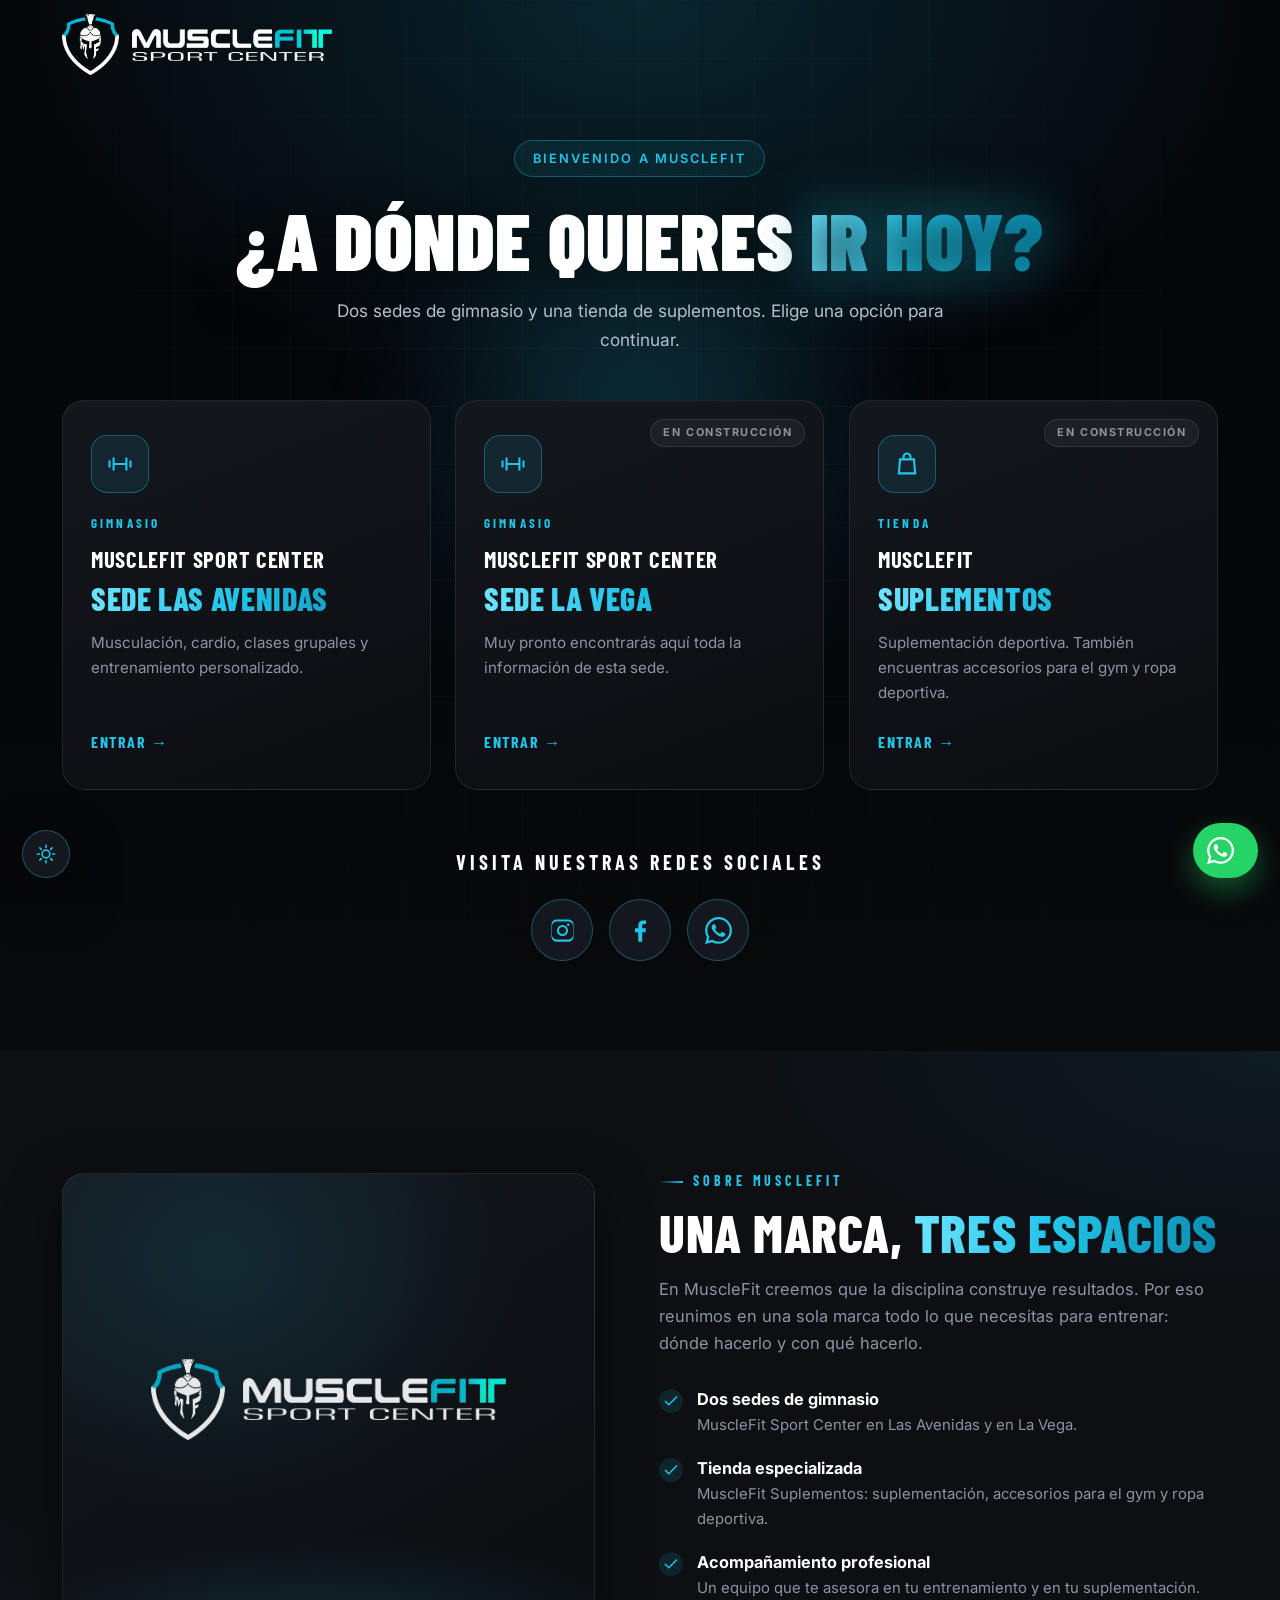
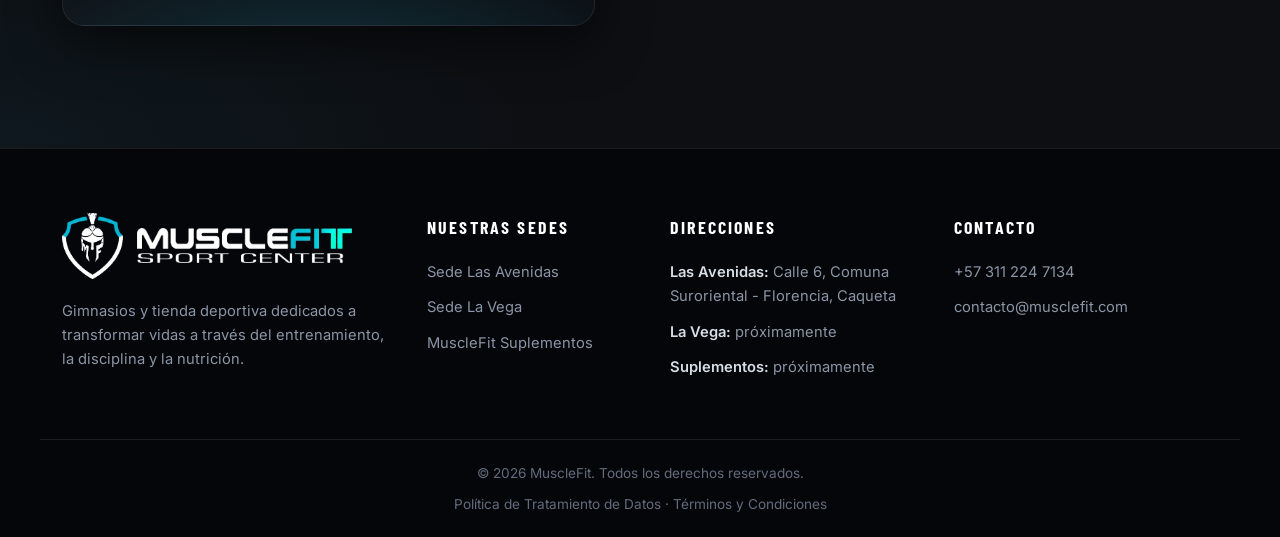
==== commit fb947c2f: "Separa el logo en emblema y texto con fondo transparente Extrae el escudo y el texto "MuscleFit Spor" ====
--- a/index.html
+++ b/index.html
@@ -6,7 +6,7 @@
   <title>MuscleFit | Gimnasios y Tienda de Suplementos</title>
   <meta name="description" content="MuscleFit: dos sedes de gimnasio (Las Avenidas y La Vega) y una tienda de suplementos, accesorios y ropa deportiva. Elige a d&oacute;nde quieres ir." />
   <meta name="theme-color" content="#08090B" />
-  <link rel="icon" href="images/Logo.jpg" />
+  <link rel="icon" type="image/png" href="images/favicon.png" />
 
   <meta property="og:type" content="website" />
   <meta property="og:title" content="MuscleFit" />
@@ -26,7 +26,7 @@
 <header class="header" id="header">
   <div class="container header__inner">
     <a href="index.html" class="brand logo-box">
-      <img src="images/Logo.jpg" alt="MuscleFit" class="brand__img" />
+      <img src="images/logo-emblema.png" alt="" class="logo__mark brand__img" /><img src="images/logo-texto.png" alt="MuscleFit" class="logo__text" />
     </a>
   </div>
 </header>
@@ -111,7 +111,7 @@
         <div class="frame">
           <!-- Coloca una foto en images/marca.jpg y aparecera automaticamente -->
           <img src="images/marca.jpg" alt="MuscleFit" onerror="this.remove()" />
-          <div class="frame__ph"><div class="logo-box logo-box--frame"><img src="images/Logo.jpg" alt="MuscleFit" /></div></div>
+          <div class="frame__ph"><div class="logo-box logo-box--frame"><img src="images/logo-emblema.png" alt="" class="logo__mark" /><img src="images/logo-texto.png" alt="MuscleFit" class="logo__text" /></div></div>
         </div>
       </div>
 
@@ -147,7 +147,7 @@
   <div class="container footer__grid">
     <div class="footer__col">
       <div class="logo-box logo-box--footer">
-        <img src="images/Logo.jpg" alt="MuscleFit" />
+        <img src="images/logo-emblema.png" alt="" class="logo__mark" /><img src="images/logo-texto.png" alt="MuscleFit" class="logo__text" />
       </div>
       <p>Gimnasios y tienda deportiva dedicados a transformar vidas a trav&eacute;s del entrenamiento, la disciplina y la nutrici&oacute;n.</p>
     </div>
--- a/css/styles.css
+++ b/css/styles.css
@@ -194,33 +194,27 @@
 }
 .header__inner { display: flex; align-items: center; justify-content: space-between; gap: 20px; }
 
-/* El archivo Logo.jpg es cuadrado y la marca ocupa solo una franja central.
-   Lo recortamos con overflow para poder mostrarla mucho mas grande
-   sin que el logo ocupe mas alto del necesario en el header. */
+/* La marca son dos PNG transparentes: el emblema (logo-emblema.png) y el
+   texto (logo-texto.png). Todo se dimensiona por ancho del contenedor, asi
+   ambos conservan su proporcion entre si en cualquier tamano. */
 .logo-box {
-  display: block;
-  overflow: hidden;
-  border-radius: 10px;
+  display: flex;
+  align-items: center;
+  justify-content: space-between;
   flex-shrink: 0;
 }
-.logo-box img {
-  width: 100%;
-  height: 100%;
-  object-fit: cover;
-  object-position: center;
-  transform: scale(1.34);
-  filter: brightness(1.08) contrast(1.04);
-}
+.logo-box img { height: auto; }
+.logo__mark { width: 21%; }
+.logo__text { width: 74%; }
 
 .brand {
-  height: 76px;
-  aspect-ratio: 3.9 / 1;
-  transition: height .35s var(--ease);
-}
-.header.is-stuck .brand { height: 58px; }
+  width: 270px;
+  transition: width .35s var(--ease);
+}
+.header.is-stuck .brand { width: 215px; }
 
 .brand__img { transition: transform .35s var(--ease); }
-.brand:hover .brand__img { transform: scale(1.42); }
+.brand:hover .brand__img { transform: scale(1.08); }
 
 .nav { display: flex; align-items: center; gap: 30px; }
 .nav__list { display: flex; align-items: center; gap: 26px; }
@@ -412,7 +406,7 @@
   color: rgba(34, 197, 232, .35);
 }
 .frame__ph svg { width: 96px; height: 96px; }
-.logo-box--frame { width: 88%; aspect-ratio: 3.9 / 1; }
+.logo-box--frame { width: 88%; }
 .logo-box--frame img { opacity: .9; }
 .frame::after {
   content: '';
@@ -935,8 +929,7 @@
   padding-bottom: 48px;
 }
 .logo-box--footer {
-  width: min(330px, 100%);
-  aspect-ratio: 3.9 / 1;
+  width: min(290px, 100%);
   margin-bottom: 20px;
 }
 .footer__col > p { color: var(--muted); font-size: .92rem; margin-bottom: 20px; }
@@ -1064,8 +1057,8 @@
   .wa-float span { display: none; }
   .frame { aspect-ratio: 4 / 3; }
   .section__head { margin-bottom: 34px; }
-  .brand { height: 54px; }
-  .header.is-stuck .brand { height: 46px; }
+  .brand { width: 200px; }
+  .header.is-stuck .brand { width: 170px; }
 }
 
 @media (max-width: 420px) {
@@ -1182,6 +1175,9 @@
   background: linear-gradient(100deg, #6fe4ff, #22c5e8 55%, #0b8cb0);
 }
 
+/* Sobre fondo claro se usa la version del logo con el blanco pasado a grafito */
+[data-theme="light"] .logo__mark { content: url("../images/logo-emblema-oscuro.png"); }
+[data-theme="light"] .logo__text { content: url("../images/logo-texto-oscuro.png"); }
 [data-theme="light"] ::-webkit-scrollbar-thumb { background: #c3ccd6; }
 [data-theme="light"] .btn--ghost { border-color: rgba(10, 20, 30, .25); }
 [data-theme="light"] .header.is-stuck {
